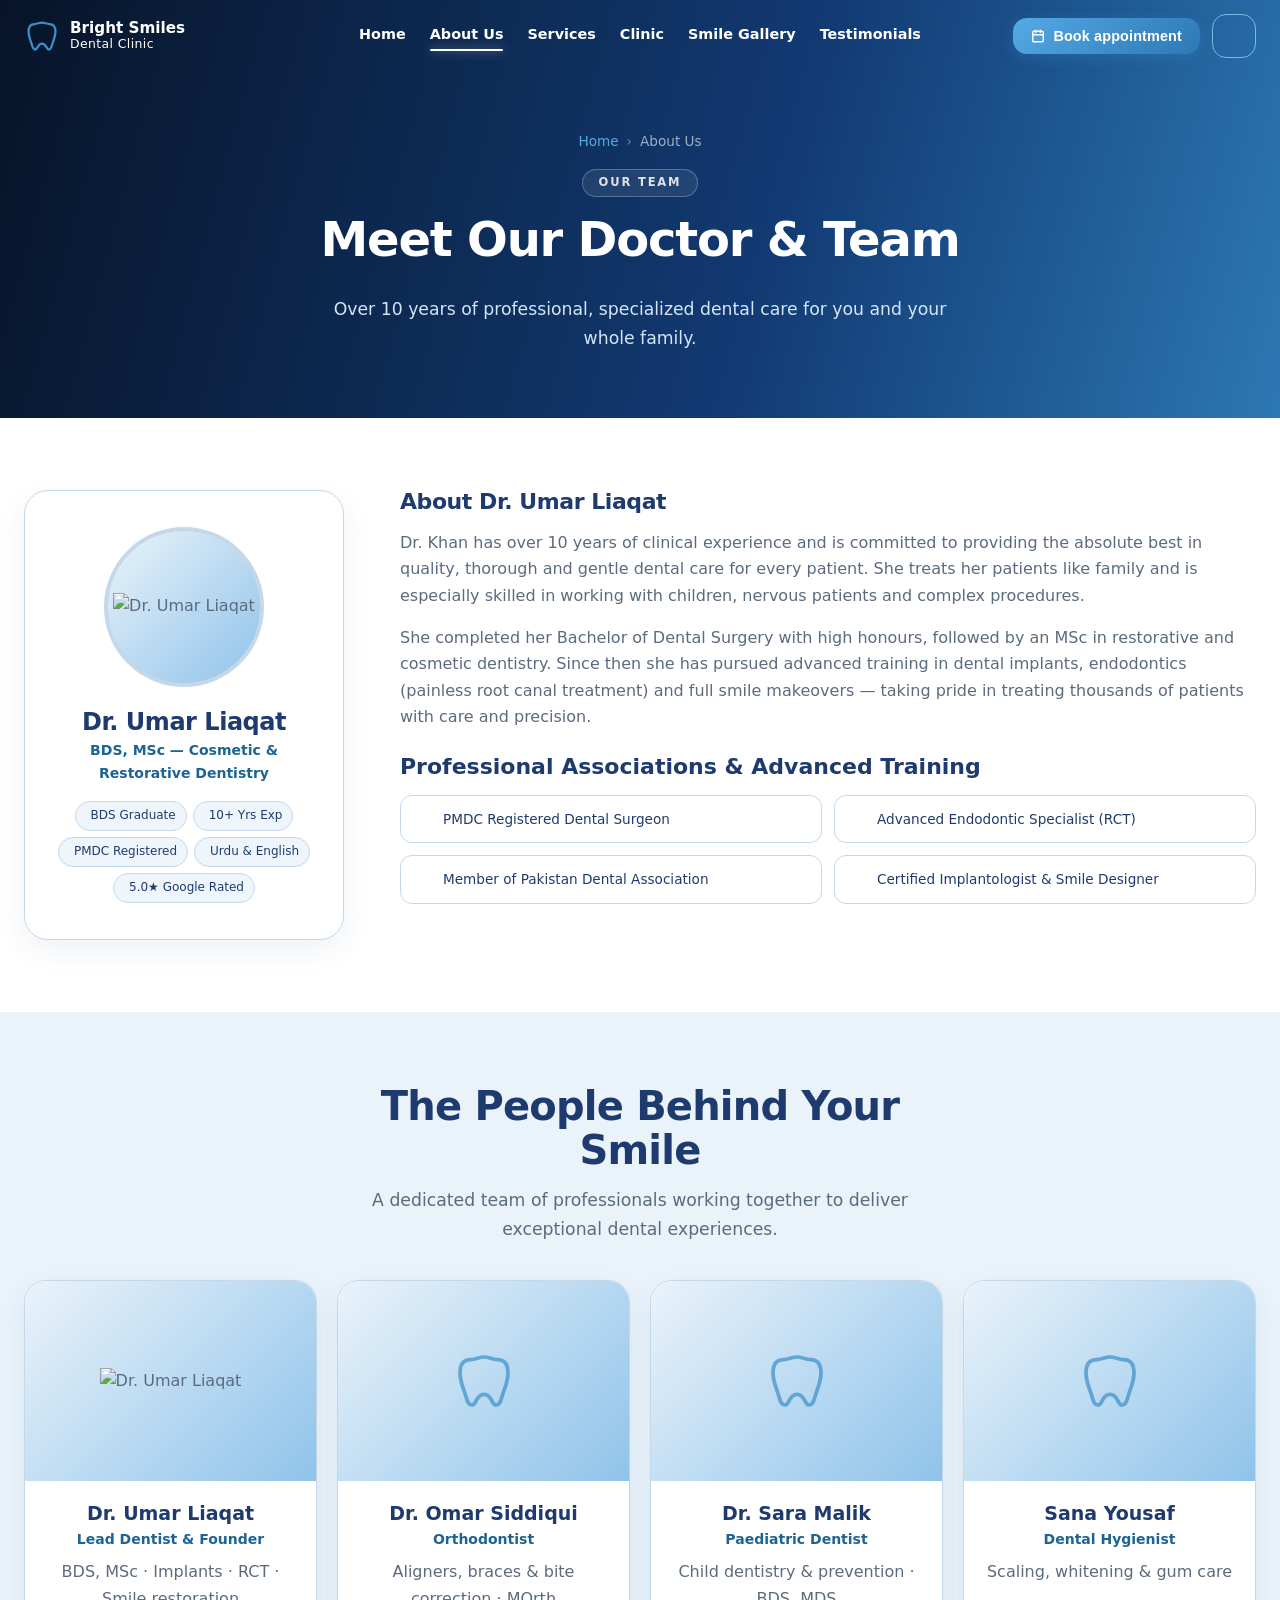
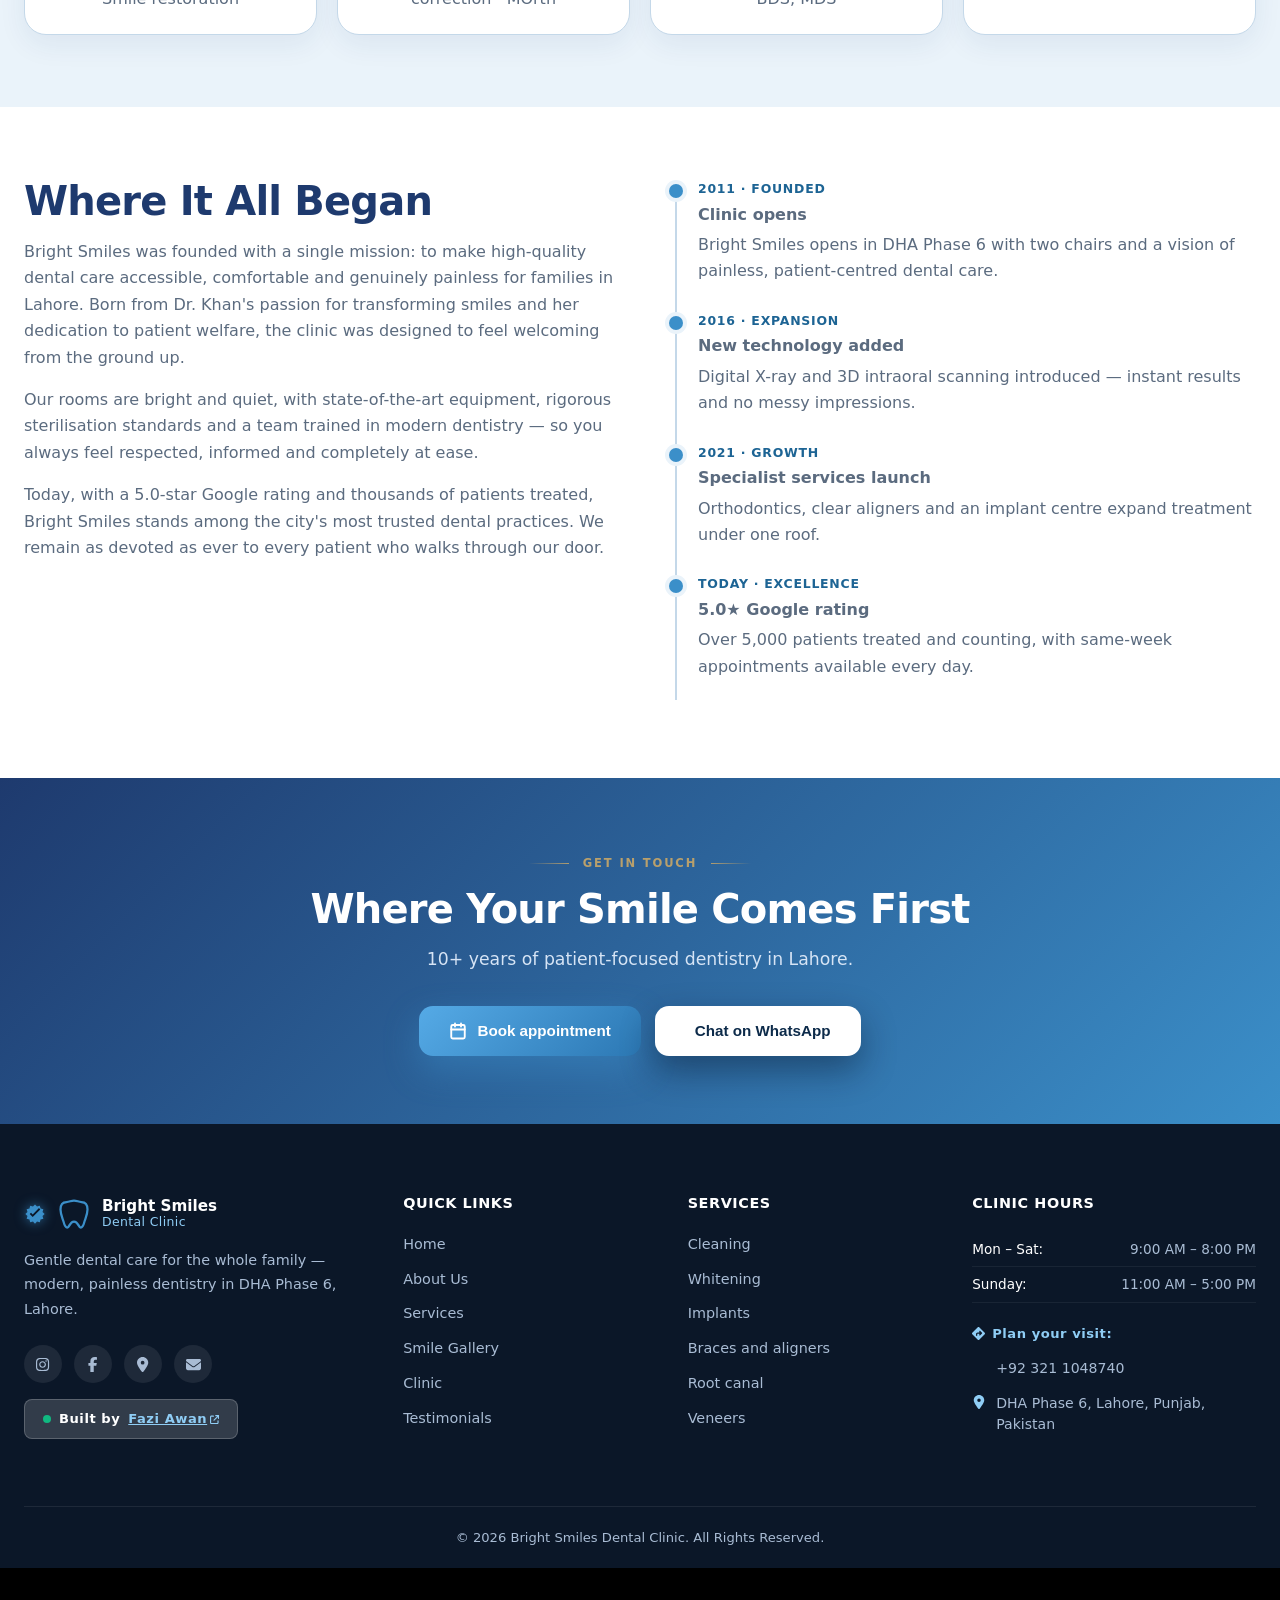
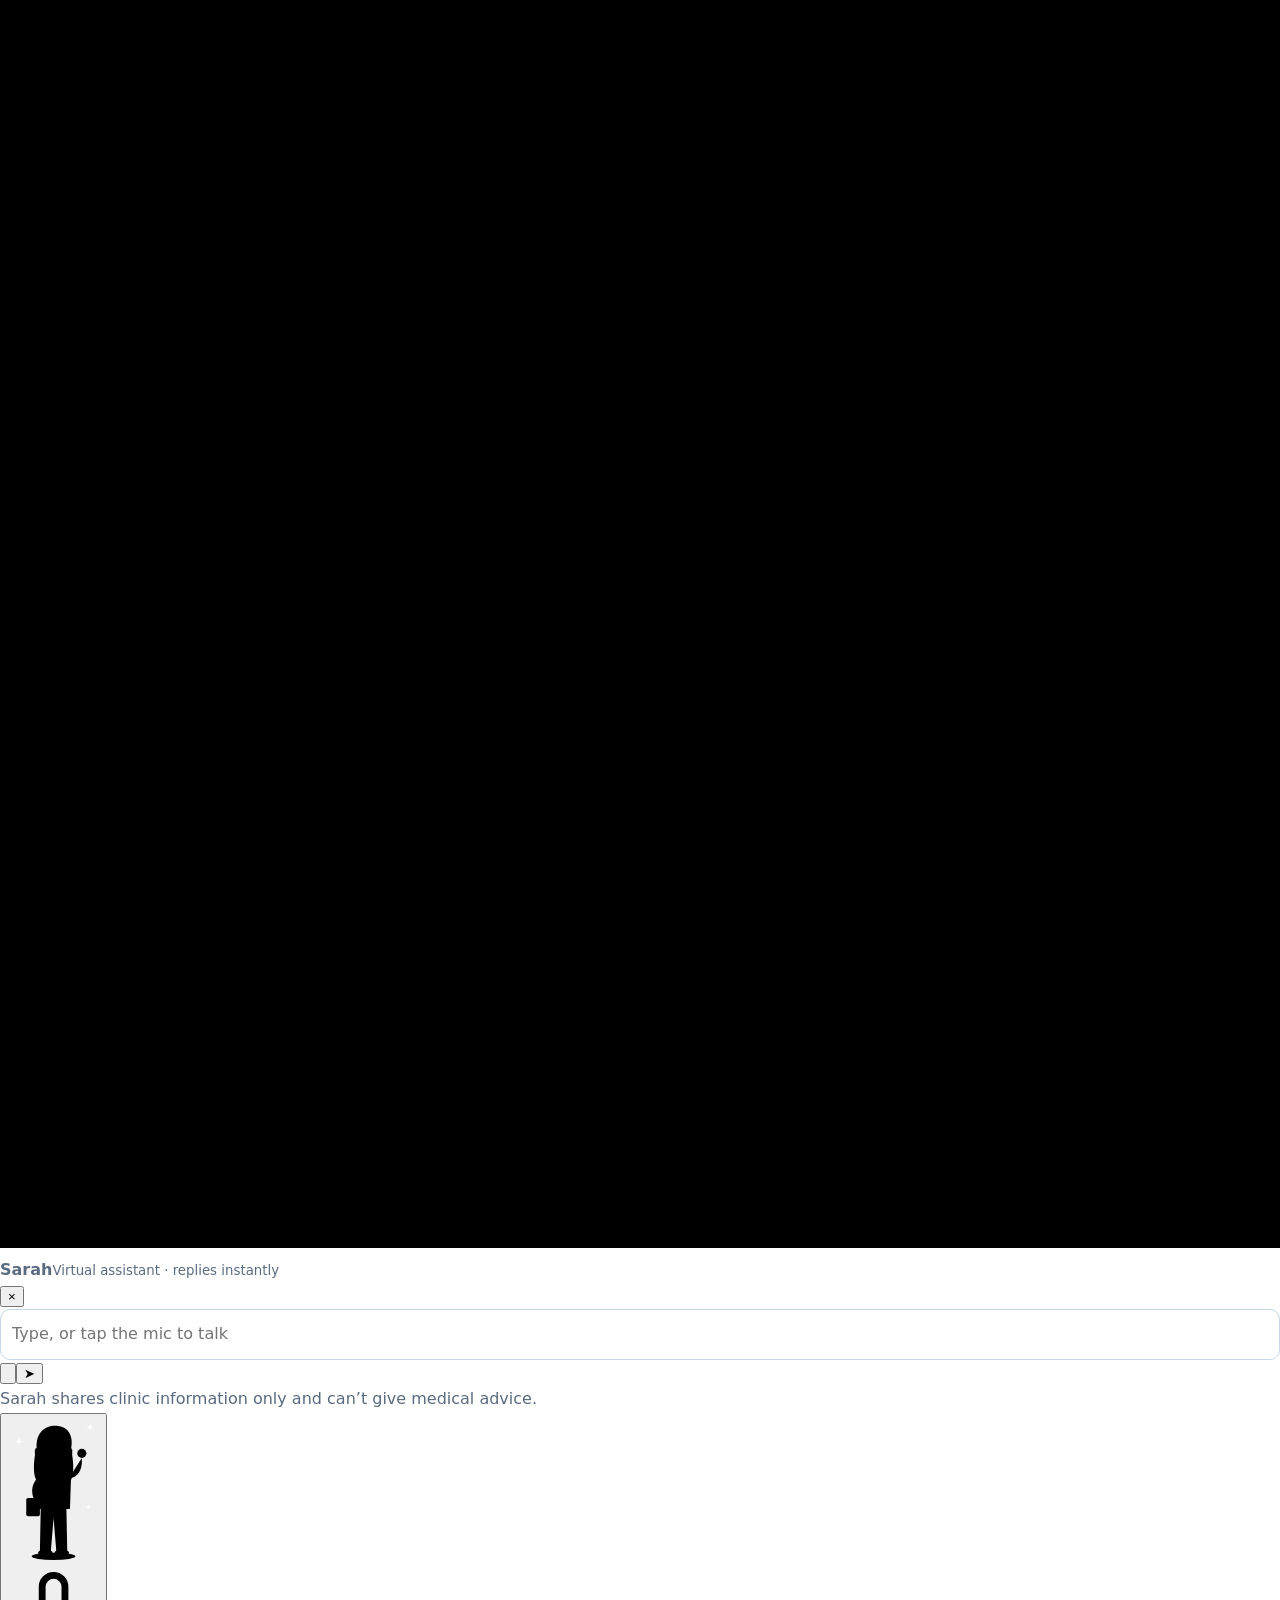
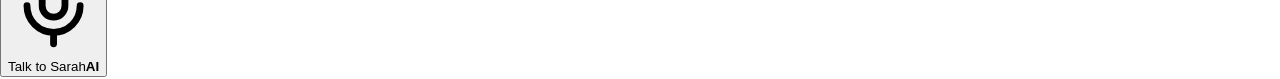
==== about.html @ 3116d332 "final bright smile with ghauri socials" ====
<!-- Bright Smiles Dental Clinic - handover build. Designed & built by Fazi Awan. -->

<!DOCTYPE html>
<html lang="en"><head><meta charset="utf-8">
<meta name="viewport" content="width=device-width, initial-scale=1, viewport-fit=cover">
<title>Bright Smiles Dental Clinic – About Us</title>
<meta name="description" content="Meet Dr. Umar Liaqat and the team at Bright Smiles Dental Clinic, Lahore. Over 10 years of gentle, compassionate dental care.">
<link rel="preload" as="font" type="font/woff2" href="fonts/plus-jakarta-sans-400.woff2" crossorigin>
<link rel="preload" as="font" type="font/woff2" href="fonts/plus-jakarta-sans-800.woff2" crossorigin>
<link rel="preload" as="font" type="font/woff2" href="fonts/fa-solid-subset.woff2" crossorigin>
<link rel="stylesheet" href="css/fonts.css">
<link rel="stylesheet" href="css/fontawesome.css">
<meta name="color-scheme" content="light dark">
<script>
(function(){try{
  var t=localStorage.getItem("theme");
  if(t!=="light"&&t!=="dark")t=matchMedia("(prefers-color-scheme: dark)").matches?"dark":"light";
  document.documentElement.dataset.theme=t;
}catch(e){document.documentElement.dataset.theme="light"}})();
</script>
<link rel="stylesheet" href="css/styles.css">
<script>try{var t=localStorage.getItem("theme");if(t)document.documentElement.dataset.theme=t}catch(e){};document.documentElement.classList.add("js")</script>
<link rel="icon" href="favicon.svg" type="image/svg+xml">
<link rel="icon" href="favicon.ico" sizes="any">
<link rel="icon" type="image/png" sizes="96x96" href="favicon-96x96.png">
<link rel="icon" type="image/png" sizes="192x192" href="favicon-192x192.png">
<link rel="apple-touch-icon" href="apple-touch-icon.png">
<link rel="manifest" href="site.webmanifest">
<meta name="theme-color" content="#2c78b4">
<link rel="canonical" href="https://bright-dental.vercel.app/about.html">
<meta name="robots" content="index, follow, max-image-preview:large">
<meta name="author" content="Bright Smiles Dental Clinic">
<meta name="geo.region" content="PK-PB">
<meta name="geo.placename" content="Lahore">
<meta name="geo.position" content="31.4666;74.4381">
<meta name="ICBM" content="31.4666, 74.4381">
<meta property="og:type" content="website">
<meta property="og:site_name" content="Bright Smiles Dental Clinic">
<meta property="og:locale" content="en_PK">
<meta property="og:title" content="About Us | Bright Smiles Dental Clinic, Lahore">
<meta property="og:description" content="Meet Dr. Umar Liaqat and the team behind Bright Smiles Dental Clinic, DHA Phase 6, Lahore.">
<meta property="og:url" content="https://bright-dental.vercel.app/about.html">
<meta property="og:image" content="https://bright-dental.vercel.app/images/og-cover.jpg">
<meta property="og:image:width" content="1200">
<meta property="og:image:height" content="630">
<meta property="og:image:alt" content="Bright Smiles Dental Clinic, DHA Phase 6, Lahore">
<meta name="twitter:card" content="summary_large_image">
<meta name="twitter:title" content="About Us | Bright Smiles Dental Clinic, Lahore">
<meta name="twitter:description" content="Meet Dr. Umar Liaqat and the team behind Bright Smiles Dental Clinic, DHA Phase 6, Lahore.">
<meta name="twitter:image" content="https://bright-dental.vercel.app/images/og-cover.jpg">
<script type="application/ld+json">{"@context":"https://schema.org","@graph":[{"@type":["Dentist","MedicalBusiness","LocalBusiness"],"@id":"https://bright-dental.vercel.app/#clinic","name":"Bright Smiles Dental Clinic","alternateName":"Bright Smiles Dental Clinic Lahore","description":"Family and cosmetic dental clinic in DHA Phase 6, Lahore. Gentle, painless dentistry: cleaning, whitening, implants, braces and aligners, root canal and veneers.","url":"https://bright-dental.vercel.app/","image":"https://bright-dental.vercel.app/images/og-cover.jpg","logo":"https://bright-dental.vercel.app/favicon-192x192.png","telephone":"+92-321-1048740","email":"brightsmile@dental.net","priceRange":"Rs 1,200 - Rs 45,000","currenciesAccepted":"PKR","paymentAccepted":"Cash, Credit Card, Bank Transfer","address":{"@type":"PostalAddress","streetAddress":"17-CCA, DHA Phase 6, Sector C","addressLocality":"Lahore","addressRegion":"Punjab","postalCode":"54792","addressCountry":"PK"},"areaServed":[{"@type":"City","name":"Lahore"},{"@type":"AdministrativeArea","name":"Punjab, Pakistan"}],"hasMap":"https://www.google.com/maps/search/?api=1&query=Bright+Smiles+Dental+Clinic+DHA+Phase+6+Lahore","openingHoursSpecification":[{"@type":"OpeningHoursSpecification","dayOfWeek":["Monday","Tuesday","Wednesday","Thursday","Friday","Saturday"],"opens":"09:00","closes":"20:00"},{"@type":"OpeningHoursSpecification","dayOfWeek":"Sunday","opens":"11:00","closes":"17:00"}],"sameAs":["https://wa.me/923333711434"],"medicalSpecialty":["Dentistry","Orthodontic","CosmeticDentistry"],"aggregateRating":{"@type":"AggregateRating","ratingValue":"5.0","bestRating":"5","reviewCount":"847"},"founder":{"@type":"Person","@id":"https://bright-dental.vercel.app/about.html#dr-umar","name":"Dr. Umar Liaqat","jobTitle":"Lead Dentist & Founder","worksFor":{"@id":"https://bright-dental.vercel.app/#clinic"},"knowsAbout":["Restorative dentistry","Dental implants","Root canal treatment","Cosmetic smile design"]},"hasOfferCatalog":{"@type":"OfferCatalog","name":"Dental treatments","itemListElement":[{"@type":"Offer","priceCurrency":"PKR","price":"1500","itemOffered":{"@type":"Service","name":"Dental Cleaning","description":"Scale and polish to protect your gums."}},{"@type":"Offer","priceCurrency":"PKR","price":"6000","itemOffered":{"@type":"Service","name":"Teeth Whitening","description":"Up to 8 shades brighter in one visit."}},{"@type":"Offer","priceCurrency":"PKR","price":"45000","itemOffered":{"@type":"Service","name":"Dental Implants","description":"A permanent replacement for missing teeth."}},{"@type":"Offer","priceCurrency":"PKR","price":"9000","itemOffered":{"@type":"Service","name":"Braces and Aligners","description":"Straighter teeth, in metal or clear."}},{"@type":"Offer","priceCurrency":"PKR","price":"12000","itemOffered":{"@type":"Service","name":"Root Canal Treatment","description":"Relieve pain and save the natural tooth."}},{"@type":"Offer","priceCurrency":"PKR","price":"20000","itemOffered":{"@type":"Service","name":"Porcelain Veneers","description":"Thin porcelain shells for a flawless smile."}},{"@type":"Offer","priceCurrency":"PKR","price":"1200","itemOffered":{"@type":"Service","name":"Child Dental Check-up","description":"Friendly first visits, sealants and fluoride."}},{"@type":"Offer","priceCurrency":"PKR","price":"2500","itemOffered":{"@type":"Service","name":"Tooth-Coloured Fillings","description":"Natural-looking composite repairs."}}]}},{"@type":"WebSite","@id":"https://bright-dental.vercel.app/#website","url":"https://bright-dental.vercel.app/","name":"Bright Smiles Dental Clinic","inLanguage":"en","publisher":{"@id":"https://bright-dental.vercel.app/#clinic"}},{"@type":"WebPage","@id":"https://bright-dental.vercel.app/about.html#webpage","url":"https://bright-dental.vercel.app/about.html","name":"About Us | Bright Smiles Dental Clinic, Lahore","description":"Meet Dr. Umar Liaqat and the team at Bright Smiles Dental Clinic, Lahore. Over 10 years of gentle, compassionate dental care.","isPartOf":{"@id":"https://bright-dental.vercel.app/#website"},"about":{"@id":"https://bright-dental.vercel.app/#clinic"},"inLanguage":"en"},{"@type":"BreadcrumbList","@id":"https://bright-dental.vercel.app/about.html#breadcrumb","itemListElement":[{"@type":"ListItem","position":1,"name":"Home","item":"https://bright-dental.vercel.app/"},{"@type":"ListItem","position":2,"name":"About Us","item":"https://bright-dental.vercel.app/about.html"}]},{"@type":"Person","@id":"https://bright-dental.vercel.app/about.html#dr-umar","name":"Dr. Umar Liaqat","jobTitle":"Lead Dentist & Founder","honorificPrefix":"Dr.","worksFor":{"@id":"https://bright-dental.vercel.app/#clinic"},"knowsAbout":["Restorative dentistry","Dental implants","Root canal treatment","Cosmetic smile design"],"description":"BDS, MSc - cosmetic and restorative dentistry, implants and root canal treatment in Lahore."}]}</script>
<link rel="stylesheet" href="css/dental-assistant.css"></head><body>
<svg width="0" height="0" style="position:absolute"><defs><linearGradient id="g" x1="0" y1="0" x2="1" y2="1"><stop offset="0" stop-color="#fff"/><stop offset=".6" stop-color="#eaf5fd"/><stop offset="1" stop-color="#a9d3f1"/></linearGradient></defs>
<symbol id="t" viewBox="0 0 24 24"><path d="M12 3c-2 0-3 1-5 1S3 5 3 9c0 3 1 5 2 8 .5 2 1 4 2.5 4 1.7 0 1.5-4 4.5-4s2.8 4 4.5 4c1.5 0 2-2 2.5-4 1-3 2-5 2-8 0-4-2-5-4-5s-3-1-5-1z"/></symbol>
</svg>
<header><a class="logo" href="index.html"><svg><use href="#t"/></svg><span>Bright Smiles<br><small>Dental Clinic</small></span></a>
<nav id="nav"><a href="index.html">Home</a><a href="about.html" class="on" aria-current="page">About Us</a><a href="services.html">Services</a><a href="clinic.html">Clinic</a><a href="work.html">Smile Gallery</a><a href="testimonials.html">Testimonials</a></nav>
<div class="ha"><button type="button" class="btn hb" onclick="openBooking(null,{source:'nav'})"><svg width="14" height="14" viewBox="0 0 24 24" fill="none" stroke="currentColor" stroke-width="2.5" stroke-linecap="round" stroke-linejoin="round" aria-hidden="true"><rect x="3" y="4" width="18" height="18" rx="2"/><line x1="16" y1="2" x2="16" y2="6"/><line x1="8" y1="2" x2="8" y2="6"/><line x1="3" y1="10" x2="21" y2="10"/></svg> Book appointment</button><button type="button" id="th" aria-label="Toggle dark mode"><i class="fa-solid fa-moon" aria-hidden="true"></i></button><button type="button" id="mn" class="mn" aria-label="Open menu" aria-controls="nav" aria-expanded="false"><span></span><span></span><span></span></button></div></header>
<main><section class="pg">
<div class="w ph"><div class="crumb"><a href="index.html">Home</a><span>&#8250;</span>About Us</div><div class="ph-eb">OUR TEAM</div><h1><span class="hl"><span>Meet Our Doctor &amp; Team</span></span></h1><p style="max-width:640px">Over 10 years of professional, specialized dental care for you and your whole family.</p></div>
<div class="sec"><div class="w"><div class="dr">
<div class="drc"><div class="av"><picture><source type="image/avif" srcset="images/dr-umar-new.avif"><img src="images/dr-umar-new.webp" alt="Dr. Umar Liaqat" width="1000" height="1000" loading="lazy" decoding="async"></picture></div><h2>Dr. Umar Liaqat</h2><div class="dg">BDS, MSc — Cosmetic &amp; Restorative Dentistry</div>
<div class="bdgs"><span class="bdg"><i class="fa-solid fa-graduation-cap"></i> BDS Graduate</span><span class="bdg"><i class="fa-solid fa-clock"></i> 10+ Yrs Exp</span><span class="bdg"><i class="fa-solid fa-id-card"></i> PMDC Registered</span><span class="bdg"><i class="fa-solid fa-language"></i> Urdu &amp; English</span><span class="bdg"><i class="fa-solid fa-star"></i> 5.0★ Google Rated</span></div></div>
<div class="drb"><h2>About Dr. Umar Liaqat</h2>
<p>Dr. Khan has over 10 years of clinical experience and is committed to providing the absolute best in quality, thorough and gentle dental care for every patient. She treats her patients like family and is especially skilled in working with children, nervous patients and complex procedures.</p>
<p>She completed her Bachelor of Dental Surgery with high honours, followed by an MSc in restorative and cosmetic dentistry. Since then she has pursued advanced training in dental implants, endodontics (painless root canal treatment) and full smile makeovers — taking pride in treating thousands of patients with care and precision.</p>
<div class="ass"><h3>Professional Associations &amp; Advanced Training</h3><div class="assg">
<div><i class="fa-solid fa-certificate"></i><span>PMDC Registered Dental Surgeon</span></div>
<div><i class="fa-solid fa-tooth"></i><span>Advanced Endodontic Specialist (RCT)</span></div>
<div><i class="fa-solid fa-award"></i><span>Member of Pakistan Dental Association</span></div>
<div><i class="fa-solid fa-sparkles"></i><span>Certified Implantologist &amp; Smile Designer</span></div>
</div></div></div></div></div></div>
<div class="sec tint"><div class="w"><div class="sh"><h2>The People Behind Your Smile</h2><p>A dedicated team of professionals working together to deliver exceptional dental experiences.</p></div><div class="tmg" id="tm"></div></div></div>
<div class="sec"><div class="w"><div class="story">
<div><h2>Where It All Began</h2>
<p>Bright Smiles was founded with a single mission: to make high-quality dental care accessible, comfortable and genuinely painless for families in Lahore. Born from Dr. Khan's passion for transforming smiles and her dedication to patient welfare, the clinic was designed to feel welcoming from the ground up.</p>
<p style="margin-top:14px">Our rooms are bright and quiet, with state-of-the-art equipment, rigorous sterilisation standards and a team trained in modern dentistry — so you always feel respected, informed and completely at ease.</p>
<p style="margin-top:14px">Today, with a 5.0-star Google rating and thousands of patients treated, Bright Smiles stands among the city's most trusted dental practices. We remain as devoted as ever to every patient who walks through our door.</p></div>
<div class="tl2">
<div class="tli"><div class="yr">2011 · FOUNDED</div><h3>Clinic opens</h3><p>Bright Smiles opens in DHA Phase 6 with two chairs and a vision of painless, patient-centred dental care.</p></div>
<div class="tli"><div class="yr">2016 · EXPANSION</div><h3>New technology added</h3><p>Digital X-ray and 3D intraoral scanning introduced — instant results and no messy impressions.</p></div>
<div class="tli"><div class="yr">2021 · GROWTH</div><h3>Specialist services launch</h3><p>Orthodontics, clear aligners and an implant centre expand treatment under one roof.</p></div>
<div class="tli"><div class="yr">TODAY · EXCELLENCE</div><h3>5.0★ Google rating</h3><p>Over 5,000 patients treated and counting, with same-week appointments available every day.</p></div>
</div></div></div></div>
<div class="sec"><div class="w consult-strip js-rev"><div class="consult-copy"><span class="cs-eyebrow">Get in touch</span><h2>Where Your Smile Comes First</h2><p>10+ years of patient-focused dentistry in Lahore.</p></div><div class="consult-actions"><button type="button" class="btn cs-book" onclick="openBooking(null,{source:'cta_banner'})"><svg width="18" height="18" viewBox="0 0 24 24" fill="none" stroke="currentColor" stroke-width="2.5" stroke-linecap="round" stroke-linejoin="round" aria-hidden="true"><rect x="3" y="4" width="18" height="18" rx="2"/><line x1="16" y1="2" x2="16" y2="6"/><line x1="8" y1="2" x2="8" y2="6"/><line x1="3" y1="10" x2="21" y2="10"/></svg> Book appointment</button><a class="btn cs-wa" href="https://wa.me/923333711434?text=Hi%21%20I%20am%20browsing%20your%20website%20and%20have%20a%20few%20questions%20before%20booking." target="_blank" rel="noopener noreferrer"><i class="fa-brands fa-whatsapp" aria-hidden="true"></i> Chat on WhatsApp</a></div></div></div>
</section>
</main>
<footer class="site-footer"><div class="w">
  <div class="footer-grid">
    <div class="footer-brand">
      <div class="footer-brand-line">
        <svg class="verified-tick" viewBox="0 0 24 24" width="22" height="22" aria-label="Verified" xmlns="http://www.w3.org/2000/svg"><path fill="#3B8FC9" d="M12 1.5L14.2 3.8L17.25 2.9L18 6L21.1 6.75L20.2 9.8L22.5 12L20.2 14.2L21.1 17.25L18 18L17.25 21.1L14.2 20.2L12 22.5L9.8 20.2L6.75 21.1L6 18L2.9 17.25L3.8 14.2L1.5 12L3.8 9.8L2.9 6.75L6 6L6.75 2.9L9.8 3.8Z"/><path fill="#0b1728" d="M9.5 15.25L6.25 12L7.66 10.59L9.5 12.43L16.34 5.59L17.75 7L9.5 15.25Z"/></svg>
        <a href="index.html" class="logo"><svg><use href="#t"/></svg><span>Bright Smiles<br><small>Dental Clinic</small></span></a>
      </div>
      <p>Gentle dental care for the whole family — modern, painless dentistry in DHA Phase 6, Lahore.</p>
      <div class="footer-social">
        <a href="https://www.instagram.com/ghauri_dental_center/" target="_blank" rel="noopener noreferrer" aria-label="Instagram"><svg viewBox="0 0 448 512" aria-hidden="true"><path d="M224.1 141c-63.6 0-114.9 51.3-114.9 114.9s51.3 114.9 114.9 114.9S339 319.5 339 255.9 287.7 141 224.1 141zm0 189.6c-41.1 0-74.7-33.5-74.7-74.7s33.5-74.7 74.7-74.7 74.7 33.5 74.7 74.7-33.6 74.7-74.7 74.7zm146.4-194.3c0 14.9-12 26.8-26.8 26.8-14.9 0-26.8-12-26.8-26.8s12-26.8 26.8-26.8 26.8 12 26.8 26.8zm76.1 27.2c-1.7-35.9-9.9-67.7-36.2-93.9-26.2-26.2-58-34.4-93.9-36.2-37-2.1-147.9-2.1-184.9 0-35.8 1.7-67.6 9.9-93.9 36.1s-34.4 58-36.2 93.9c-2.1 37-2.1 147.9 0 184.9 1.7 35.9 9.9 67.7 36.2 93.9s58 34.4 93.9 36.2c37 2.1 147.9 2.1 184.9 0 35.9-1.7 67.7-9.9 93.9-36.2 26.2-26.2 34.4-58 36.2-93.9 2.1-37 2.1-147.8 0-184.8zM398.8 388c-7.8 19.6-22.9 34.7-42.6 42.6-29.5 11.7-99.5 9-132.1 9s-102.7 2.6-132.1-9c-19.6-7.8-34.7-22.9-42.6-42.6-11.7-29.5-9-99.5-9-132.1s-2.6-102.7 9-132.1c7.8-19.6 22.9-34.7 42.6-42.6 29.5-11.7 99.5-9 132.1-9s102.7-2.6 132.1 9c19.6 7.8 34.7 22.9 42.6 42.6 11.7 29.5 9 99.5 9 132.1s2.7 102.7-9 132.1z"/></svg></a>
        <a href="https://www.facebook.com/ghauridentalcenter/" target="_blank" rel="noopener noreferrer" aria-label="Facebook"><svg viewBox="0 0 320 512" aria-hidden="true"><path d="M80 299.3V512H196V299.3h86.5l18-97.8H196V166.9c0-51.7 20.3-71.5 72.7-71.5c16.3 0 29.4 .4 37 1.2V7.9C291.4 4 256.4 0 236.2 0C129.3 0 80 50.5 80 159.4v42.1H14v97.8H80z"/></svg></a>
        <a href="clinic.html" aria-label="Clinic location"><svg viewBox="0 0 384 512" aria-hidden="true"><path d="M215.7 499.2C267 435 384 279.4 384 192C384 86 298 0 192 0S0 86 0 192c0 87.4 117 243 168.3 307.2c12.3 15.3 35.1 15.3 47.4 0zM192 128a64 64 0 1 1 0 128 64 64 0 1 1 0-128z"/></svg></a>
        <a href="mailto:brightsmile@dental.net" aria-label="Email"><svg viewBox="0 0 512 512" aria-hidden="true"><path d="M48 64C21.5 64 0 85.5 0 112c0 15.1 7.1 29.3 19.2 38.4L236.8 313.6c11.4 8.5 27 8.5 38.4 0L492.8 150.4c12.1-9.1 19.2-23.3 19.2-38.4c0-26.5-21.5-48-48-48H48zM0 176V384c0 35.3 28.7 64 64 64H448c35.3 0 64-28.7 64-64V176L294.4 339.2c-22.8 17.1-54 17.1-76.8 0L0 176z"/></svg></a>
      </div>
      <p class="footer-credit footer-credit--desktop"><span class="dot"></span> Built by <a href="https://fazi-awan-portfolio.vercel.app/" target="_blank" rel="noopener noreferrer">Fazi Awan <svg viewBox="0 0 512 512" aria-hidden="true"><path d="M320 0c-17.7 0-32 14.3-32 32s14.3 32 32 32h82.7L201.4 265.4c-12.5 12.5-12.5 32.8 0 45.3s32.8 12.5 45.3 0L448 109.3V192c0 17.7 14.3 32 32 32s32-14.3 32-32V32c0-17.7-14.3-32-32-32H320zM80 32C35.8 32 0 67.8 0 112V432c0 44.2 35.8 80 80 80H400c44.2 0 80-35.8 80-80V320c0-17.7-14.3-32-32-32s-32 14.3-32 32V432c0 8.8-7.2 16-16 16H80c-8.8 0-16-7.2-16-16V112c0-8.8 7.2-16 16-16H192c17.7 0 32-14.3 32-32s-14.3-32-32-32H80z"/></svg></a></p>
    </div>
    <div class="footer-col">
      <h3>Quick Links</h3>
      <ul>
        <li><a href="index.html">Home</a></li>
        <li><a href="about.html">About Us</a></li>
        <li><a href="services.html">Services</a></li>
        <li><a href="work.html">Smile Gallery</a></li>
        <li><a href="clinic.html">Clinic</a></li>
        <li><a href="testimonials.html">Testimonials</a></li>
      </ul>
    </div>
    <div class="footer-col">
      <h3>Services</h3>
      <ul>
        <li><a href="services.html">Cleaning</a></li>
        <li><a href="services.html">Whitening</a></li>
        <li><a href="services.html">Implants</a></li>
        <li><a href="services.html">Braces and aligners</a></li>
        <li><a href="services.html">Root canal</a></li>
        <li><a href="services.html">Veneers</a></li>
      </ul>
    </div>
    <div class="footer-col">
      <h3>Clinic Hours</h3>
      <div class="footer-hours-row"><span>Mon – Sat:</span> <span>9:00 AM – 8:00 PM</span></div>
      <div class="footer-hours-row"><span>Sunday:</span> <span>11:00 AM &ndash; 5:00 PM</span></div>
      <a class="footer-map-cta" href="clinic.html#visit"><svg viewBox="0 0 512 512" aria-hidden="true"><path d="M227.7 11.7c15.6-15.6 40.9-15.6 56.6 0l216 216c15.6 15.6 15.6 40.9 0 56.6l-216 216c-15.6 15.6-40.9 15.6-56.6 0l-216-216c-15.6-15.6-15.6-40.9 0-56.6l216-216zm87.6 137c-4.6-4.6-11.5-5.9-17.4-3.5s-9.9 8.3-9.9 14.8v56H224c-35.3 0-64 28.7-64 64v48c0 13.3 10.7 24 24 24s24-10.7 24-24V280c0-8.8 7.2-16 16-16h64v56c0 6.5 3.9 12.3 9.9 14.8s12.9 1.1 17.4-3.5l80-80c6.2-6.2 6.2-16.4 0-22.6l-80-80z"/></svg><span>Plan your visit:</span></a>
      <div class="footer-contact-item"><i class="fa-solid fa-phone icon"></i><a href="tel:+923211048740">+92 321 1048740</a></div>
      <div class="footer-contact-item"><svg class="icon" viewBox="0 0 384 512" aria-hidden="true"><path d="M215.7 499.2C267 435 384 279.4 384 192C384 86 298 0 192 0S0 86 0 192c0 87.4 117 243 168.3 307.2c12.3 15.3 35.1 15.3 47.4 0zM192 128a64 64 0 1 1 0 128 64 64 0 1 1 0-128z"/></svg><span>DHA Phase 6, Lahore, Punjab, Pakistan</span></div>
    </div>
  </div>
  <div class="footer-bottom">
    <div>&copy; 2026 Bright Smiles Dental Clinic. All Rights Reserved.</div>
    <p class="footer-credit footer-credit--mobile"><span class="dot"></span> Built by <a href="https://fazi-awan-portfolio.vercel.app/" target="_blank" rel="noopener noreferrer">Fazi Awan <svg viewBox="0 0 512 512" aria-hidden="true"><path d="M320 0c-17.7 0-32 14.3-32 32s14.3 32 32 32h82.7L201.4 265.4c-12.5 12.5-12.5 32.8 0 45.3s32.8 12.5 45.3 0L448 109.3V192c0 17.7 14.3 32 32 32s32-14.3 32-32V32c0-17.7-14.3-32-32-32H320zM80 32C35.8 32 0 67.8 0 112V432c0 44.2 35.8 80 80 80H400c44.2 0 80-35.8 80-80V320c0-17.7-14.3-32-32-32s-32 14.3-32 32V432c0 8.8-7.2 16-16 16H80c-8.8 0-16-7.2-16-16V112c0-8.8 7.2-16 16-16H192c17.7 0 32-14.3 32-32s-14.3-32-32-32H80z"/></svg></a></p>
  </div>
</div></footer>
<dialog id="sd"><button type="button" class="sd-x" aria-label="Close" title="Close" onclick="closeDialog(document.getElementById('sd'))">&#10005;</button><div id="sb"></div><div class="sd-actions"><button type="button" class="btn sd-book" onclick="bookService()"><svg width="16" height="16" viewBox="0 0 24 24" fill="none" stroke="currentColor" stroke-width="2.5" stroke-linecap="round" stroke-linejoin="round" aria-hidden="true"><rect x="3" y="4" width="18" height="18" rx="2"/><line x1="16" y1="2" x2="16" y2="6"/><line x1="8" y1="2" x2="8" y2="6"/><line x1="3" y1="10" x2="21" y2="10"/></svg> Book online</button><a class="btn wa-act" id="sd-wa" href="https://wa.me/923333711434" target="_blank" rel="noopener noreferrer"><i class="fa-brands fa-whatsapp"></i> Book via WhatsApp</a></div></dialog>
<dialog id="bk"><h2>Book an appointment</h2><div id="bf"><label for="n">Full name</label><input id="n" name="name" autocomplete="name"><div class="err" id="e1"></div><label for="p">Phone</label><input id="p" name="phone" type="tel" inputmode="tel" autocomplete="tel"><div class="err" id="e2"></div><label for="s">Service</label><select id="s" name="service"></select><label for="d">Preferred date</label><input id="d" name="date" type="date"><div class="err" id="e3"></div><br><button type="button" class="btn" id="go">Request appointment</button> <button type="button" class="btn alt" onclick="closeDialog(document.getElementById('bk'))">Cancel</button></div>
<p id="ok" hidden><b class="ink">Request sent.</b> We will call you within a few hours to confirm.<br><br><button type="button" class="btn" onclick="closeDialog(document.getElementById('bk'))">Close</button></p></dialog>

<script defer src="js/app.js"></script><script defer src="js/dental-assistant.js"></script></body></html>
---- css/styles.css ----
/* Bright Smiles Dental Clinic - handover build. Designed & built by Fazi Awan. */
:root{--navy:#1E3A6E;--blue:#3B8FC9;--blue-ink:#1d6494;--gold:#b9a06c;--cream:#f8f6f1;--tint:#EAF3FA;--bg:#fff;--card:#fff;--txt:#5B6B7F;--subtle:#5c6d82;--line:#c4d8e9;--page:#e6f0f8;--strip-bg:linear-gradient(180deg,#f5faff,#eaf3fa);--strip-line:rgba(30,58,110,.1);--strip-top:rgba(59,143,201,.25);--strip-ic:#3B8FC9;--fh:'Plus Jakarta Sans',system-ui,sans-serif;box-sizing:border-box}
@media(prefers-color-scheme:dark){:root:not([data-theme="light"]){--navy:#f5f7fa;--blue-ink:#9fd3ff;--tint:#0f182b;--bg:#0a101f;--card:#141f33;--txt:#cdd7e1;--subtle:#9fb2c9;--line:rgba(255,255,255,.14);--page:#070d19;--strip-bg:linear-gradient(180deg,#111d2f,#0a101f);--strip-line:rgba(255,255,255,.08);--strip-top:rgba(159,211,255,.20);--strip-ic:#9fd3ff}}
:root[data-theme="dark"]{--navy:#f5f7fa;--blue-ink:#9fd3ff;--tint:#0f182b;--bg:#0a101f;--card:#141f33;--txt:#cdd7e1;--subtle:#9fb2c9;--line:rgba(255,255,255,.14);--page:#070d19;--strip-bg:linear-gradient(180deg,#111d2f,#0a101f);--strip-line:rgba(255,255,255,.08);--strip-top:rgba(159,211,255,.20);--strip-ic:#9fd3ff}

/* ---- Type scale & vertical rhythm ----------------------------------------
   Single source of truth for the four text tiers repeated in every section:
   eyebrow (overline), heading, subheading (lead) and meta (trust) line. Every
   section consumes these tokens instead of hard-coding sizes, so the whole
   page keeps the same hierarchy, spacing and gaps from hero to footer. */
:root{
  --fs-h1:clamp(2.4rem,6vw,4.2rem);   /* page display heading */
  --fs-h2:clamp(1.7rem,3.5vw,2.5rem); /* section heading */
  --fs-lead:1.08rem;                  /* intro/subheading under a heading */
  --fs-body:1rem;                     /* body copy */
  --fs-small:.9rem;                   /* secondary copy */
  --fs-meta:.86rem;                   /* trust / meta line */
  --fs-eyebrow:.72rem;                /* eyebrow / overline */
  --ls-eyebrow:.16em;                 /* eyebrow tracking */
  --gap-eyebrow:16px;                 /* eyebrow -> heading */
  --gap-head:14px;                    /* heading -> subheading */
  /* Layout container. Content = --container minus one --gutter on each side.
     The box steps up at 1700px, where a fixed 1320 would otherwise leave more
     than 200px of dead space on each edge. Header and .w share both tokens:
     change them here and every section + the navbar stay aligned. */
  --container:1320px;
  --gutter:24px;
}
@media(min-width:1700px){:root{--container:1560px}}
@media(max-width:820px){:root{--gutter:20px}}
@media(max-width:480px){:root{--gutter:16px}}
/* Anchor jumps (#testimonials, index.html#..., section links) glide instead of
   jumping, and scroll-padding reserves the fixed header's height so a target
   never lands underneath it. The reduced-motion block in section 16 forces
   scroll-behavior back to auto. */
@media(prefers-reduced-motion:no-preference){html{scroll-behavior:smooth}}
html{scroll-padding-top:calc(90px + env(safe-area-inset-top,0px))}
*{box-sizing:border-box}
body{margin:0;background:var(--bg);color:var(--txt);font:16px/1.65 "Plus Jakarta Sans",system-ui,Arial,sans-serif;overflow-x:clip}
h1,h2,h3{color:var(--navy);line-height:1.1;margin:0 0 .6em}h1{font-size:var(--fs-h1);font-weight:800;letter-spacing:-.025em}h2{font-size:var(--fs-h2);font-weight:800;letter-spacing:-.02em}
.w{max-width:var(--container);margin:0 auto;padding:0 var(--gutter)}
/* ===== Navbar (desktop >=981px mirrors the reference build) =====
   Full-width fixed bar: transparent over the hero, frosted card once the
   page scrolls, navy strip when the mobile menu is open. The floating
   capsule look is preserved for phones/tablets (<=980px) in the media
   block below, so the mobile navbar stays exactly as it was. */
header{position:fixed;top:0;left:0;right:0;z-index:9;margin:0;padding:12px max(var(--gutter),calc((100% - var(--container))/2));background:transparent;transition:background .3s,box-shadow .3s;display:grid;grid-template-columns:1fr auto 1fr;align-items:center;gap:18px}header.sc{background:color-mix(in srgb,var(--card) 92%,transparent);backdrop-filter:blur(14px);box-shadow:0 2px 16px rgba(30,58,110,.12)}header.mo{background:#0f2548}header:is(:not(.sc),.mo) :is(.logo,nav a,.tel,.mn){color:#fff}header:is(:not(.sc),.mo) .logo small{color:#fff!important}header:is(:not(.sc),.mo) nav a.on{color:#fff}header:is(:not(.sc),.mo) nav a.on::after{background:#fff;box-shadow:0 0 10px rgba(255,255,255,.5)}header.mo nav a{border-bottom-color:#ffffff26}
.logo{display:flex;align-items:center;gap:10px;color:var(--navy);font-weight:800;text-decoration:none;line-height:1.1;font-size:.95rem;white-space:nowrap}
.ha{justify-self:end;display:flex;align-items:center;gap:12px}
.logo svg{width:36px;height:36px;stroke:var(--blue);fill:none;stroke-width:1.5}
/* Header brand icon: 36px everywhere, like the reference (tiny <=360px
   phones step to 28px via the later narrow-phone block). */
nav{display:flex;gap:4px;flex-wrap:wrap}
/* Reference-style active/hover underline. The transparent 2px border stays as
   a layout spacer so the header does not shift when the old solid active
   border is removed. */
nav a{position:relative;color:var(--navy);text-decoration:none;font-weight:600;font-size:.9rem;padding:6px 10px;border-bottom:2px solid transparent}
/* Active/hover underline: 2px rule draws in from the left, reference style.
   Active link keeps the SAME text color as siblings — only the underline distinguishes it.
   On scrolled header (navy text), underline glows in brand blue.
   On transparent hero header, currentColor = white so underline is white. */
nav a::after{content:"";position:absolute;left:10px;right:10px;bottom:2px;height:2px;border-radius:2px;background:currentColor;transform:scaleX(0);transform-origin:left;transition:transform .35s cubic-bezier(.16,1,.3,1);pointer-events:none}
nav a.on::after{background:var(--blue);box-shadow:0 0 8px rgba(59,143,201,.6)}
nav a:hover:not(.on)::after{background:currentColor;box-shadow:none}
nav a:is(.on,:hover,:focus-visible)::after{transform:scaleX(1)}
header.sc:not(.mo) nav a:hover:not(.on){color:var(--blue-ink)}
.logo small{font-size:.78rem;font-weight:500;letter-spacing:.03em;color:var(--blue);display:block;line-height:1.2}
header .btn.hb{display:inline-flex;align-items:center;gap:8px;padding:10px 18px;font-size:.9rem;font-weight:700;border-radius:14px;white-space:nowrap;letter-spacing:.01em;box-shadow:0 4px 14px rgba(59,143,201,.25)}
/* ---- Phone/tablet (<=980px): the navbar stays exactly as it was ----
   The rules above now mirror the reference desktop bar, so this block
   re-states every capsule + link value the mobile header already had.
   The later <=980 blocks (flex header, dropdown padding, hamburger bars)
   still stack on top of this exactly as before. */
@media(max-width:980px){
  header{top:10px;margin:0 auto;width:min(1180px,calc(100% - 32px));padding:10px clamp(14px,3vw,20px);border:1px solid rgba(255,255,255,.2);border-radius:20px;box-shadow:0 2px 14px rgba(7,20,40,.10);transition:background .35s,box-shadow .35s,border-color .35s}
  header.sc{background:color-mix(in srgb,var(--card) 88%,transparent);-webkit-backdrop-filter:blur(16px) saturate(180%);backdrop-filter:blur(16px) saturate(180%);border-color:var(--line);box-shadow:0 12px 34px rgba(30,58,110,.16),inset 0 1px 0 rgba(255,255,255,.6)}
  header.mo{border-color:transparent}
  nav{align-items:center}
  nav a{font-weight:500;letter-spacing:.01em;transition:color .2s ease}
  nav a.on{color:var(--navy)}  /* active: same text color, underline-only indicator */
  .logo small{color:var(--blue-ink)}
}
.btn{display:inline-block;border:0;cursor:pointer;font:700 .95rem "Plus Jakarta Sans",sans-serif;text-decoration:none;color:#fff;background:linear-gradient(135deg,#55aae6,#2c78b4);padding:14px 26px;border-radius:14px;box-shadow:0 8px 20px rgba(59,143,201,.38);transition:transform .2s,box-shadow .2s}
.btn:hover{transform:translateY(-2px);box-shadow:0 12px 26px rgba(59,143,201,.45)}.btn.alt{background:var(--card);color:var(--navy);box-shadow:0 4px 16px rgba(0,0,0,.1)}
.btn svg{flex:none;vertical-align:-2px}
:is(a,button,input,select,summary):focus-visible{outline:3px solid var(--blue);outline-offset:2px}
.pg{display:block;counter-reset:s}
.hero{position:relative;display:grid;grid-template-columns:1.05fr 1fr;gap:30px;align-items:center;padding:64px 0 50px}
.hero h1 span{color:var(--blue);display:block}.hero p{font-size:var(--fs-lead);line-height:1.7;max-width:470px}
.hero .in{animation:up .9s both}.hero .in:nth-child(2){animation-delay:.12s}.hero .in:nth-child(3){animation-delay:.24s}
.hero .in:nth-child(4){animation-delay:.36s}.hero .in:nth-child(5){animation-delay:.5s}
@keyframes up{from{opacity:0;transform:translateY(24px)}}
/* Masked headline reveal: every h1 line sits in an overflow-hidden mask and
   slides up into place, one line after the next (eyebrow -> line 1 -> line 2 ->
   lead -> buttons -> trust, using the .in delays above). The padding and its
   matching negative margin give descenders and the hero text-shadow room
   without moving anything on the page.
   The .hero h1 span rule up top still colours plain spans (the older preview
   pages keep that markup), so masks re-inherit the headline colour here and
   only the last line picks up the accent. */
.hl{display:block;overflow:hidden;padding-bottom:.2em;margin-bottom:-.2em}
.hl>span{display:block;animation:lineUp .95s cubic-bezier(.19,1,.22,1) both;animation-delay:.06s}
.hl:nth-child(2)>span{animation-delay:.18s}
.hl:nth-child(3)>span{animation-delay:.3s}
@keyframes lineUp{from{transform:translateY(115%)}}
.hero h1 .hl,.hero h1 .hl>span{color:inherit}
.hero h1 .hl:last-child{color:var(--blue)}
.hs h1 .hl:last-child{color:#8fcdf5}
.mesh{position:absolute;left:0;right:0;top:0;height:100%;z-index:-1;background:radial-gradient(500px 300px at 85% 30%,#bfe0f7aa,transparent),radial-gradient(400px 300px at 5% 10%,#dcebf8,transparent)}
.vis{position:relative;aspect-ratio:1;border-radius:36px;background:linear-gradient(160deg,#f7fbff,#cfe6f7 60%,#8fc3ea);box-shadow:0 30px 70px rgba(30,58,110,.25);display:grid;place-items:center;overflow:visible}
.vis>svg.big{width:56%;filter:drop-shadow(0 24px 24px rgba(30,80,140,.35));animation:fl 6s ease-in-out infinite}
@keyframes fl{50%{transform:translateY(-12px) rotate(1.5deg)}}
.ring{position:absolute;inset:8%;border:2px dashed #ffffffaa;border-radius:50%;animation:sp 40s linear infinite}@keyframes sp{to{transform:rotate(360deg)}}
.sp{position:absolute;width:26px;fill:#fff;animation:tw 3s ease-in-out infinite}@keyframes tw{50%{opacity:.25;transform:scale(.6)}}
.gl{position:absolute;background:color-mix(in srgb,var(--card) 92%,transparent);border:1px solid #ffffff88;border-radius:16px;padding:11px 16px;font-size:.82rem;box-shadow:0 12px 30px rgba(30,58,110,.2)}.gl b{display:block;color:var(--navy);font-size:1.2rem}
.stats{display:grid;grid-template-columns:repeat(4,1fr);gap:14px;text-align:center;margin:0 0 60px}
.stats div{background:var(--card);border:1px solid var(--line);border-radius:20px;padding:24px 10px;box-shadow:0 10px 30px rgba(30,58,110,.08)}.stats b{font-size:2.1rem;color:var(--blue);display:block}
.strip{position:relative;display:flex;align-items:stretch;overflow:hidden;background:var(--strip-bg);border-top:1px solid var(--strip-top);border-bottom:1px solid var(--strip-line)}
.strip .swin{position:relative;overflow:hidden;flex:1;display:flex;align-items:center}
html:not(.js) .strip .swin{overflow-x:auto}
.strip .strack{display:flex;width:max-content}
.strip .si{flex:none;width:236px;display:inline-flex;align-items:center;justify-content:center;gap:9px;color:var(--navy);font-weight:500;font-size:.82rem;white-space:nowrap;padding:26px 0}
.strip .si svg{width:18px;height:18px;flex:none;display:block;fill:none;stroke:var(--strip-ic);stroke-width:1.7;stroke-linecap:round;stroke-linejoin:round}
.strip .stab{flex:none;width:56px;border:0;cursor:pointer;background:linear-gradient(180deg,#1E3A6E,#2c78b4);color:#fff;display:grid;place-items:center;transition:filter .2s}
.strip .stab:hover{filter:brightness(1.12)}
.strip .stab.next{background:linear-gradient(180deg,#2c78b4,#55aae6)}
.strip .stab svg{width:22px;height:22px;fill:none;stroke:currentColor;stroke-width:2.6;stroke-linecap:round;stroke-linejoin:round}
/* Mobile/tablet: fit exactly 3 treatment items between the two 44px arrow
   tabs so the strip reveals three services at a time instead of two.
   Labels wrap (nowrap would overlap the neighbours) and stay centred. */
@media(max-width:820px){.strip .si{width:calc((100vw - 88px)/3);white-space:normal;text-align:center;line-height:1.25;padding:22px 8px}.strip .stab{width:44px}}
.grid{display:grid;grid-template-columns:repeat(auto-fit,minmax(min(100%,250px),1fr));gap:20px}
.card{background:var(--card);border:1px solid var(--line);border-radius:22px;padding:26px;box-shadow:0 10px 28px rgba(30,58,110,.07);transition:transform .25s,box-shadow .25s}
.card.h:hover{transform:translateY(-5px);box-shadow:0 18px 40px rgba(30,58,110,.16)}.card h3{font-size:1.15rem;margin-bottom:.3em}.card p{margin:0}
.ic{width:48px;height:48px;border-radius:14px;background:linear-gradient(135deg,var(--tint),#bfe0f7);display:grid;place-items:center;margin-bottom:14px}.ic svg{width:26px;fill:none;stroke:var(--blue);stroke-width:1.6;stroke-linecap:round;stroke-linejoin:round}
.sec{padding:72px 0;background:var(--bg)}.tint{background:var(--tint)}.hs{position:relative;display:flex;align-items:center;height:100vh;min-height:620px;max-height:960px;padding:130px 0 80px;overflow:hidden;color:#fff;background:linear-gradient(rgba(7,20,40,.28),rgba(7,20,40,.28)),linear-gradient(90deg,rgba(7,20,40,.62) 0%,rgba(7,20,40,.35) 35%,rgba(7,20,40,0) 62%),linear-gradient(180deg,rgba(7,20,40,.45) 0%,rgba(7,20,40,0) 18%),url('../images/landing-image.webp') center/cover no-repeat}.hs>.w{width:100%}.hs .hero{display:block;padding:0}.hs .hero>div:first-child{max-width:660px;position:relative;z-index:1}.hs h1{color:#fff;font-size:clamp(2.6rem,6.5vw,4.6rem)}.hs h1 span{color:#8fcdf5}.hs p{color:#d6e4f5}.hs .btn.alt{background:rgba(255,255,255,.14);color:#fff;border:1px solid rgba(255,255,255,.35);box-shadow:none}.hs .btn.alt:hover{background:rgba(255,255,255,.18);border-color:rgba(255,255,255,.7)}.hs .hero-btns{display:flex;gap:12px;flex-wrap:wrap}.hs .hero-btns .btn{display:inline-flex;align-items:center;gap:8px;margin:0;padding:14px 30px;font-weight:600;white-space:nowrap;box-shadow:0 4px 20px rgba(59,143,201,.28);transition:transform .3s cubic-bezier(.4,0,.2,1),box-shadow .3s cubic-bezier(.4,0,.2,1),background .3s cubic-bezier(.4,0,.2,1),border-color .3s cubic-bezier(.4,0,.2,1)}.hs .hero-btns .btn:hover{transform:translateY(-2px);box-shadow:0 8px 28px rgba(59,143,201,.4)}.hs .hero-btns .btn.alt:hover{box-shadow:0 8px 24px rgba(0,0,0,.18)}.wm{position:absolute;right:-3%;top:50%;transform:translateY(-50%);width:min(520px,46vw);fill:none;stroke:#fff;stroke-width:.12;opacity:.14;pointer-events:none}.mesh{display:none}.trust{display:flex;flex-wrap:wrap;gap:28px;align-items:center;margin-top:22px}.ti{display:flex;align-items:center;gap:9px;color:#ffffffe0;font-weight:500;font-size:var(--fs-meta);white-space:nowrap}.ts{width:16px;height:16px;flex:none;fill:none;stroke:#8fcdf5;stroke-width:2;stroke-linecap:round;stroke-linejoin:round}.eb{display:inline-flex;align-items:center;gap:8px;color:var(--blue-ink);font-weight:700;letter-spacing:var(--ls-eyebrow);text-transform:uppercase;font-size:var(--fs-eyebrow);line-height:1.2;padding:6px 14px;border-radius:999px;border:1px solid rgba(59,143,201,.3);background:rgba(59,143,201,.12);margin-bottom:var(--gap-eyebrow)}.two{display:grid;grid-template-columns:1.1fr 1fr;gap:48px;align-items:center}.stack{display:grid;gap:18px}.tabs{justify-content:center}.tel{font-weight:700;color:var(--navy);text-decoration:none;font-size:.9rem}.top{display:flex;justify-content:center;gap:28px;flex-wrap:wrap;background:#10264d;color:#cfe0f5;font-size:.8rem;padding:7px 14px}.sh{margin:0 auto 36px;max-width:640px;text-align:center}.sh h2{margin:0 0 var(--gap-head)}.sh p{margin:0;font-size:var(--fs-lead);line-height:1.7}
/* Every section heading keeps the same heading -> subheading gap, whether the
   block is centred (.sh) or a left-aligned two-column layout (.two). */
.sec h2{margin-bottom:var(--gap-head)}
/* 47ch ≈ 595px here: in Plus Jakarta Sans the "0" glyph is wide (0.73em),
   so 47ch is roughly 68 real characters — the comfortable measure. It only
   binds above ~1400px of container, i.e. at the 1560 tier. */
.two>div>p{font-size:var(--fs-lead);line-height:1.7;margin:0 0 var(--gap-head);max-width:47ch}
.two>div>p:last-of-type{margin-bottom:0}
/* "Welcome" feature list: one shared geometry so the icon, title and copy of
   every item line up exactly (previously repeated as inline styles). */
.feats{display:grid;gap:20px;margin:28px 0 36px}
.feat{display:flex;gap:16px;align-items:flex-start}
.feat .ic{margin-bottom:0;flex-shrink:0;font-size:1.2rem;color:var(--blue)}
.feat h3{margin:0 0 4px;font-size:1.05rem;color:var(--navy)}
.feat p{margin:0;font-size:var(--fs-small);line-height:1.6}.hero .btn{margin:0 10px 10px 0}footer .grid{gap:28px}.mn{display:none;cursor:pointer;font-size:1.6rem;color:var(--navy);line-height:1;background:none;border:0;padding:0 4px}

@media(max-width:820px){.hs{background:linear-gradient(rgba(7,20,40,.28),rgba(7,20,40,.28)),linear-gradient(90deg,rgba(7,20,40,.62) 0%,rgba(7,20,40,.35) 35%,rgba(7,20,40,0) 62%),linear-gradient(180deg,rgba(7,20,40,.45) 0%,rgba(7,20,40,0) 18%),url('../images/landing-image-mobile.webp') center/cover no-repeat}}
.hs h1,.hs p,.hs .trust .ti{text-shadow:0 1px 3px rgba(7,20,40,.5),0 2px 18px rgba(7,20,40,.55)}
/* Hero eyebrow: hairline overline instead of the glass pill. A 30x2px
   brand-gradient rule (paired with the award mark) leads the tracked label,
   so the two CTAs stay the only capsules on screen. The two-layer text
   shadow keeps the label readable on the photo. The smaller phone scale
   (and the section eyebrow bump to 10.6px) is set in the <=768px block near
   the end of this file. */
.hs .eb{
  display:inline-flex;align-items:center;gap:10px;max-width:100%;
  color:#dbeaf8;font-size:.75rem;font-weight:700;
  letter-spacing:.14em;line-height:1.3;text-transform:uppercase;
  padding:0;border:0;border-radius:0;background:none;
  margin-bottom:22px;
  text-shadow:0 1px 3px rgba(7,20,40,.5),0 2px 18px rgba(7,20,40,.55);
}
.hs .eb::before{
  content:"";flex:none;width:30px;height:2px;border-radius:2px;
  background:linear-gradient(90deg,var(--blue),#8fcdf5);
}
.hs .eb span{white-space:normal}
/* Hero scroll cue: growing hairline + SCROLL (style ref: dental-house). */
.hs .scb{position:absolute;left:50%;bottom:36px;transform:translateX(-50%);z-index:2;display:flex;flex-direction:column;align-items:center;gap:8px;text-decoration:none;cursor:pointer;color:rgba(255,255,255,.5)}
.scb .scb-line{width:2px;height:40px;background:linear-gradient(to bottom,rgba(255,255,255,.5),transparent);transform-origin:top;animation:scbLine 1.8s infinite}
@keyframes scbLine{0%{transform:scaleY(0);opacity:1}100%{transform:scaleY(1);opacity:0}}
.scb .scb-txt{font:600 .75rem/1 "Plus Jakarta Sans",sans-serif;letter-spacing:.1em;text-transform:uppercase}
@media(max-width:560px){.hs .scb{bottom:24px}.hs{background-position:0 0,0 0,0 0,center 42%,center 20%}}
.pic{position:relative;min-height:210px;border-radius:22px;overflow:hidden;background:var(--g,linear-gradient(135deg,#8fc3ea,#1E3A6E));background-size:cover;background-position:center;display:flex;align-items:flex-end;padding:18px;color:#fff;font-weight:800}
.pic svg{position:absolute;right:-16px;top:-10px;width:130px;opacity:.18;fill:#fff}.pic span{position:relative;text-shadow:0 2px 12px #0006}

.ph{max-width:none;margin:0;padding:130px 20px 64px;text-align:center;background:linear-gradient(105deg,#071428,#123a73 60%,#2c78b4)}.ph p{max-width:600px;color:#d4e5f6;margin:var(--gap-head) auto 0;font-size:var(--fs-lead);line-height:1.7}.ph h1{color:#fff;font-size:clamp(2rem,4vw,3rem);font-weight:800}
/* Page-header eyebrow: small uppercase label that sits between the breadcrumb
   and the h1 on inner pages. Uses the same tracking/size as .eb but styled for
   the dark gradient background (translucent white pill + light text). */
.ph-eb{display:inline-flex;align-items:center;gap:6px;color:rgba(255,255,255,.85);font-weight:700;letter-spacing:var(--ls-eyebrow);text-transform:uppercase;font-size:var(--fs-eyebrow);line-height:1.2;padding:6px 16px;border-radius:999px;border:1px solid rgba(255,255,255,.25);background:rgba(255,255,255,.08);margin-bottom:var(--gap-eyebrow);animation:up .8s both;animation-delay:.1s}
.tabs{display:flex;gap:8px;flex-wrap:wrap;margin:0 0 22px;position:relative}.tabs button{border:1px solid var(--line);background:var(--card);color:var(--navy);border-radius:99px;padding:8px 18px;font:600 .88rem "Plus Jakarta Sans",sans-serif;cursor:pointer;transition:background .2s,color .2s,border-color .2s}.tabs button.on{background:var(--blue);color:#fff;border-color:var(--blue)}
.ba{position:relative;height:210px;border-radius:18px;overflow:hidden;user-select:none;background:#dff0fb}
.ba>div{position:absolute;inset:0;display:flex;align-items:center;justify-content:center;gap:0}.ba .a{clip-path:inset(0 0 0 50%);background:linear-gradient(160deg,#fff,#cfe9fb)}.ba .b{background:linear-gradient(160deg,#e9dfb8,#c9b36b)}
.ba svg{width:15%;stroke:#0003;stroke-width:.4}.ba .b svg{fill:#d8c27a}.ba .a svg{fill:#fff}
.ba em{position:absolute;top:10px;font:700 .75rem sans-serif;background:#0007;color:#fff;padding:3px 10px;border-radius:99px;font-style:normal}
.ba input{position:absolute;inset:0;width:100%;height:100%;opacity:0;cursor:ew-resize;margin:0}.ba i{position:absolute;top:0;bottom:0;left:50%;width:3px;background:#fff;box-shadow:0 0 10px #0005;pointer-events:none}
.car{position:relative;max-width:760px;margin:0 auto;text-align:center}.car blockquote{margin:0;font-size:clamp(1.1rem,2.4vw,1.5rem);color:var(--navy);font-weight:600;min-height:7.5em}
.dots{display:flex;gap:8px;justify-content:center;margin-top:14px}.dots button{width:10px;height:10px;border-radius:50%;border:0;background:var(--line);cursor:pointer;padding:0}.dots .on{background:var(--blue);width:26px;border-radius:9px}
.ava{width:56px;height:56px;border-radius:50%;background:linear-gradient(135deg,#8fc3ea,var(--navy));margin-bottom:12px;display:grid;place-items:center;color:#fff;font-weight:800}
.crumb{display:flex;align-items:center;justify-content:center;gap:8px;font-size:.85rem;color:#ffffff99;margin-bottom:16px}
.crumb a{color:#55aae6;text-decoration:none}
.crumb span{color:#ffffff66}
.dr{display:grid;grid-template-columns:320px 1fr;gap:56px;align-items:start}
.drc{background:var(--card);border:1px solid var(--line);border-radius:24px;padding:36px 30px;text-align:center;box-shadow:0 10px 28px rgba(30,58,110,.07)}
.drc .av{width:160px;height:160px;border-radius:50%;margin:0 auto 22px;border:4px solid var(--line);background:linear-gradient(135deg,var(--tint),#8fc3ea);display:grid;place-items:center}
.drc .av{overflow:hidden}
.drc .av img{width:100%;height:100%;object-fit:cover}
.drc .av svg{width:72px;height:72px;fill:none;stroke:var(--blue);stroke-width:1.4;stroke-linecap:round;stroke-linejoin:round;opacity:.7}
.drc h2{font-family:var(--fh);font-size:24px;font-weight:700;margin-bottom:4px}.drc .dg{font-size:14px;font-weight:600;color:var(--blue-ink);margin-bottom:16px}
.bdgs{display:flex;flex-wrap:wrap;gap:6px;justify-content:center}
.bdg{font-size:12px;background:rgba(59,143,201,.08);color:var(--navy);border:1px solid var(--line);border-radius:100px;padding:4px 10px;display:inline-flex;align-items:center;gap:5px}
.bdg i{color:var(--blue)}
.dimg{width:100%;height:clamp(300px,60vw,480px);object-fit:cover;object-position:top;border-radius:24px;box-shadow:0 24px 50px rgba(30,58,110,.18)}
.drb h2{font-family:var(--fh);font-size:22px;font-weight:700;margin-bottom:16px}
.ass{margin-top:24px}.ass h3{font-family:var(--fh);font-size:22px;font-weight:700;margin-bottom:16px}
.assg{display:grid;grid-template-columns:1fr 1fr;gap:12px}
.assg>div{display:flex;align-items:center;gap:10px;background:var(--card);border:1px solid var(--line);border-radius:12px;padding:12px 14px;font-size:.85rem;font-weight:500;color:var(--navy)}
.assg i{color:var(--blue);width:18px;flex:none;text-align:center}
.tmg{display:grid;grid-template-columns:repeat(4,1fr);gap:20px}
.tmc{background:var(--card);border:1px solid var(--line);border-radius:22px;overflow:hidden;text-align:center;box-shadow:0 10px 28px rgba(30,58,110,.07);transition:transform .25s,box-shadow .25s}
.tmc:hover{transform:translateY(-5px);box-shadow:0 18px 40px rgba(30,58,110,.16)}
.tmc .tmi{height:200px;background:linear-gradient(135deg,var(--tint),#8fc3ea);display:grid;place-items:center;overflow:hidden}
.tmc .tmi img{width:100%;height:100%;object-fit:cover}
.tmc .tmi svg{width:64px;height:64px;fill:none;stroke:var(--blue);stroke-width:1.4;stroke-linecap:round;stroke-linejoin:round;opacity:.7}
.tmc .tmb{padding:22px}.tmc .tmb h3{font-family:var(--fh);font-size:19px;font-weight:700;margin-bottom:4px}.tmc .tmb .rl{font-size:14px;font-weight:600;color:var(--blue-ink);margin-bottom:8px}.tmc .tmb p{margin:0}
#about .sh h2,#about .story h2{font-family:var(--fh);font-weight:700}
.story{display:grid;grid-template-columns:1fr 1fr;gap:48px;align-items:start}
.tl2{position:relative;padding-left:34px}
.tl2::before{content:"";position:absolute;left:11px;top:6px;bottom:6px;width:2px;background:var(--line)}
.tli{position:relative;margin-bottom:26px}
.tli::before{content:"";position:absolute;left:-29px;top:5px;width:14px;height:14px;border-radius:50%;background:var(--blue);box-shadow:0 0 0 4px var(--tint)}
.tli .yr{font-size:.78rem;font-weight:700;color:var(--blue-ink);letter-spacing:.06em;margin-bottom:2px}
.tli h3{margin:0 0 4px;color:inherit;font-size:1em;font-weight:700;line-height:inherit}.tli p{margin:0}
@media(max-width:900px){.dr{grid-template-columns:1fr;gap:34px}.story{grid-template-columns:1fr}.tmg{grid-template-columns:1fr 1fr}.assg{grid-template-columns:1fr}}@media(max-width:520px){.tmg{grid-template-columns:1fr}}
.star{color:#f5a623;letter-spacing:2px}.tl{border-left:3px solid var(--blue);padding-left:22px}.tl p{margin:0 0 14px}
details{border-top:1px solid var(--line);padding:10px 0}summary{cursor:pointer;font-weight:600;color:var(--navy)}
footer{background:var(--tint);padding:46px 0;font-size:.92rem}
dialog{border:0;border-radius:24px;padding:30px;width:min(480px,92vw);background:var(--card);color:var(--txt);max-height:88vh;overflow:auto}dialog::backdrop{background:rgba(8,16,30,.6);backdrop-filter:blur(3px)}
label{display:block;font-weight:600;font-size:.85rem;margin:10px 0 4px;color:var(--navy)}input,select{width:100%;padding:11px;border-radius:10px;border:1px solid var(--line);background:var(--bg);color:var(--navy);font:inherit}
.err{color:#c0392b;font-size:.82rem;min-height:1em}.est{font-size:2rem;font-weight:800;color:var(--blue)}
@media(max-width:820px){header{padding:10px 16px;gap:10px}.hero{grid-template-columns:1fr;padding:36px 0 40px;gap:36px}.vis{max-width:400px;width:100%;margin:0 auto}.stats{grid-template-columns:1fr 1fr;margin-bottom:40px}.ph{padding-top:40px}.tabs{flex-wrap:nowrap;overflow-x:auto;padding-bottom:6px;scrollbar-width:none;-webkit-overflow-scrolling:touch;-webkit-mask-image:linear-gradient(to right,#000 85%,transparent);mask-image:linear-gradient(to right,#000 85%,transparent)}.tabs::-webkit-scrollbar{display:none}.tabs button{flex:none}.card{padding:22px}.ba{height:180px}footer{padding-bottom:90px}}
@media(max-width:520px){.g3{display:none}.gl{padding:8px 12px;font-size:.75rem}.gl b{font-size:1rem}.btn{padding:13px 20px}.hs .hero-btns .btn{padding:13px 22px;font-size:.88rem}.trust{flex-direction:column;align-items:flex-start;gap:12px}.ti{font-size:.8rem;white-space:normal}.mob-hide{display:none}}
@media(max-width:980px){header{display:flex;flex-wrap:wrap}.ha{margin-left:auto}.hb,.tel{display:none}header .btn.hb{display:none}.mn{display:block}nav{display:none;order:9;width:100%;flex-direction:column;gap:0}nav.open{display:flex}nav a{padding:13px 4px;border-bottom:1px solid var(--line);font-size:1rem}}@media(max-width:820px){.ph{padding:40px 20px}.hs{padding:36px 0 40px}.two{grid-template-columns:1fr;gap:28px}.top{display:none}}#svp,#wk,#rv{grid-template-columns:repeat(3,1fr)}@media(max-width:900px){#svp,#wk,#rv{grid-template-columns:1fr 1fr}}@media(max-width:820px){.hs{padding:108px 0 56px;height:auto;min-height:100svh;max-height:none}.ph{padding:104px 20px 40px}.wm{opacity:.08;width:70vw}}@media(max-width:768px){#svp,#wk,#rv{grid-template-columns:1fr}}
@media(prefers-reduced-motion:reduce){*{animation:none!important;transition:none!important}}
.ci{width:18px;height:18px;vertical-align:-3px;margin-right:8px;fill:none;stroke:currentColor;stroke-width:2;stroke-linecap:round;stroke-linejoin:round}
/* Extra footer breathing room so the floating assistant never covers footer content */
footer{padding-bottom:88px}
/* Luxury touches for services */
.card.svc { padding:0; overflow:hidden; display:flex; flex-direction:column; border-radius:24px; box-shadow:0 10px 28px rgba(30,58,110,.07); }
.svc-media { position:relative; aspect-ratio:16/9; overflow:hidden; background:linear-gradient(135deg,var(--tint),#bfe0f7); }
.svc-media img { width:100%; height:100%; object-fit:cover; transition:transform .6s ease; }
.card.svc:hover .svc-media img { transform:scale(1.05); }
.svc-fallback { width:100%; height:100%; display:grid; place-items:center; }
.svc-tag { position:absolute; left:16px; top:16px; background:var(--card); border:1px solid var(--line); border-radius:999px; padding:6px 12px; font-size:.8rem; font-weight:600; color:var(--navy); }
.svc-body { padding:24px 26px 26px; display:flex; flex-direction:column; gap:10px; }
.svc-meta { margin-top:12px; display:flex; align-items:center; justify-content:space-between; }
.svc-price { font-weight:700; color:var(--navy); }
.svc-link { display:inline-flex; align-items:center; gap:8px; font-weight:600; color:var(--blue-ink); transition:gap .25s ease; }
.card.svc:hover .svc-link { gap:12px; }

/* Tabs pill bar */
.tabs { background:var(--card); border:1px solid var(--line); border-radius:999px; padding:6px; box-shadow:0 8px 24px rgba(30,58,110,.05); gap:6px; }
.tabs button { border:0; background:transparent; border-radius:999px; padding:9px 20px; font-weight:600; color:var(--txt); }
.tabs button.on { background:linear-gradient(135deg,#55aae6,#2c78b4); color:#fff; box-shadow:0 8px 18px rgba(59,143,201,.28); }
.tabs button:not(.on):hover { background:color-mix(in srgb,var(--tint) 70%,transparent); color:var(--navy); }

/* Modal polish */
dialog#sd { border-radius:28px; padding:34px 34px 26px; box-shadow:0 40px 80px rgba(8,16,30,.45); border:1px solid var(--line); }
#sd h2 { font-size:clamp(1.6rem,3vw,2.2rem); margin-bottom:8px; }
#sd h3 { margin:18px 0 10px; font-size:1.1rem; }
#sd .tl { border-left:2px solid color-mix(in srgb,var(--blue) 25%,var(--line)); }
#sd .tl p { position:relative; padding-left:8px; }
#sd .tl p::before { content:""; position:absolute; left:-29px; top:9px; width:9px; height:9px; border-radius:50%; background:var(--blue); box-shadow:0 0 0 6px color-mix(in srgb,var(--blue) 10%,transparent); }
#sd details { border-top:1px solid var(--line); padding:14px 0; }
#sd button.btn.alt { border:1px solid var(--line); }

/* =========================================================
   Pre-footer CTA banner — ONE shared design, used by every
   page. Only the eyebrow/heading/paragraph copy may differ;
   structure, classes and styling stay identical everywhere.
   (Luxury dark background variant: css/cta-luxury-background.css)
   ========================================================= */
/* Full-width section bar (not an isolated card): edge-to-edge, no rounding,
   no floating shadow, and the wrapper section's vertical padding is removed
   so the bar sits flush against the sections above/below it. */
.sec:has(> .w.consult-strip) { padding: 0; }
.consult-strip {
  position: relative;
  overflow: hidden;
  display: flex;
  flex-direction: column;
  align-items: center;
  text-align: center;
  max-width: none;
  background: linear-gradient(135deg, #1E3A6E, #3B8FC9);
  border-radius: 0;
  padding: clamp(44px, 7vw, 68px) clamp(22px, 6vw, 56px);
  color: #eaf3fa;
  box-shadow: none;
}

.consult-copy { position: relative; z-index: 1; max-width: 680px; }

/* Gold eyebrow with hairline rules — the banner's signature detail */
.cs-eyebrow {
  display: inline-flex;
  align-items: center;
  gap: 14px;
  margin: 0 0 var(--gap-eyebrow);
  color: var(--gold);
  font: 700 var(--fs-eyebrow)/1.2 var(--fh);
  letter-spacing: var(--ls-eyebrow);
  text-transform: uppercase;
}
.cs-eyebrow::before,
.cs-eyebrow::after { content: ""; width: 40px; height: 1px; }
.cs-eyebrow::before { background: linear-gradient(90deg, transparent, rgba(185, 160, 108, .95)); }
.cs-eyebrow::after { background: linear-gradient(90deg, rgba(185, 160, 108, .95), transparent); }

.consult-strip h2 { color: #fff; margin: 0 0 var(--gap-head); font-size: var(--fs-h2); letter-spacing: -.02em; }
/* One line guaranteed: nowrap only when scripting is on — fitCTAHeadings()
   in app.js then scales the type down so long headings never clip. */
html.js .consult-strip h2 { white-space: nowrap; }
.consult-strip p { margin: 0 auto; color: #d6e4f5; max-width: 560px; font-size: var(--fs-lead); line-height: 1.7; }

/* Button pair: primary booking + secondary WhatsApp, always centred together */
.consult-actions {
  position: relative;
  z-index: 1;
  display: flex;
  flex-wrap: wrap;
  justify-content: center;
  gap: 14px;
  margin-top: 32px;
  width: 100%;
}
.consult-actions .btn {
  display: inline-flex;
  align-items: center;
  justify-content: center;
  gap: 10px;
  margin: 0;
  padding: 16px 30px;
  border-radius: 14px;
  white-space: nowrap;
  transition: transform .3s cubic-bezier(.4, 0, .2, 1), box-shadow .3s cubic-bezier(.4, 0, .2, 1), background .3s, border-color .3s;
}
/* Primary — Book consultation: same blue as the hero "Book appointment" CTA */
.consult-actions .btn.cs-book { background: linear-gradient(135deg, #55aae6, #2c78b4); color: #fff; border: 0; font-weight: 700; box-shadow: 0 14px 34px rgba(59, 143, 201, .45); }
.consult-actions .btn.cs-book i { color: #fff; font-size: 1.3rem; }
.consult-actions .btn.cs-book:hover { transform: translateY(-3px); box-shadow: 0 20px 44px rgba(59, 143, 201, .55); }
/* Secondary — Chat on WhatsApp: crisp white, brand-green glyph, gold ring on hover */
.consult-actions .btn.cs-wa { background: #fff; color: #0d2b4a; border: 0; font-weight: 700; box-shadow: 0 14px 34px rgba(4, 18, 38, .42); }
.consult-actions .btn.cs-wa i { color: #25d366; font-size: 1.3rem; }
.consult-actions .btn.cs-wa:hover { transform: translateY(-3px); box-shadow: 0 20px 44px rgba(4, 18, 38, .5), 0 0 0 4px rgba(185, 160, 108, .3); }
.consult-strip :focus-visible { outline-color: #fff; }

/* =========================================================
   Homepage pre-footer CTA banner — copy + booking form.
   Two columns: headline/contact info left, white form card
   right. Mirrors the reference site's appointment section.
   ========================================================= */
.cs-form-sec {
  position: relative;
  overflow: hidden;
  padding: clamp(48px, 7vw, 76px) 0;
  background: linear-gradient(135deg, #16305f 0%, #1E3A6E 45%, #3B8FC9 100%);
}
.cs-form-sec::before {
  content: "";
  position: absolute;
  top: -45%;
  right: -8%;
  width: 640px;
  height: 640px;
  border-radius: 50%;
  background: rgba(255, 255, 255, .05);
  pointer-events: none;
}
.cs-form-sec::after {
  content: "";
  position: absolute;
  bottom: -35%;
  left: -6%;
  width: 420px;
  height: 420px;
  border-radius: 50%;
  background: rgba(255, 255, 255, .04);
  pointer-events: none;
}
.cs-form-wrap {
  position: relative;
  z-index: 1;
  display: grid;
  grid-template-columns: 1fr 1fr;
  gap: clamp(36px, 5vw, 76px);
  align-items: center;
}
.cs-form-copy { color: #fff; }
.cs-form-copy h2 { color: #fff; margin: 0 0 16px; font-size: clamp(1.8rem, 3.4vw, 2.5rem); letter-spacing: -.01em; }
.cs-form-copy h2 em { font-style: normal; color: #8fcdf5; }
.cs-form-copy p { color: rgba(255, 255, 255, .85); line-height: 1.75; margin: 0 0 30px; }
.cs-form-info { display: flex; flex-direction: column; gap: 14px; }
.cs-form-info-item { display: flex; align-items: flex-start; gap: 12px; font-size: .95rem; color: rgba(255, 255, 255, .88); font-weight: 500; line-height: 1.5; }
.cs-form-info-item i { width: 20px; height: 20px; flex: none; margin-top: 2px; display: grid; place-items: center; font-size: 1rem; color: #fff; }
.cs-form-info-item a { color: #fff; text-decoration: none; }
.cs-form-info-item a:hover { text-decoration: underline; }
.cs-form-card {
  background: var(--card);
  border-radius: 22px;
  padding: clamp(24px, 3.5vw, 38px);
  box-shadow: 0 24px 60px rgba(7, 20, 40, .28);
}
.cs-form-card h3 {
  margin: 0 0 22px;
  font-size: clamp(1.2rem, 2vw, 1.4rem);
  font-weight: 800;
  color: var(--navy);
  text-align: center;
}
.cs-form-card .form-row { display: grid; grid-template-columns: 1fr 1fr; gap: 12px; }
.cs-form-card input,
.cs-form-card select,
.cs-form-card textarea {
  display: block;
  width: 100%;
  box-sizing: border-box;
  margin: 0 0 12px;
  padding: 12px 14px;
  border: 1.5px solid var(--line);
  border-radius: 12px;
  font: inherit;
  font-size: .93rem;
  color: var(--navy);
  background: var(--bg);
  outline: none;
  transition: border-color .25s, box-shadow .25s;
}
.cs-form-card input:focus,
.cs-form-card select:focus,
.cs-form-card textarea:focus {
  border-color: var(--blue);
  box-shadow: 0 0 0 3px rgba(59, 143, 201, .18);
}
.cs-form-card textarea { resize: vertical; }
.cs-form-card .err { margin-top: -8px; margin-bottom: 12px; }
.cs-form-submit {
  display: inline-flex;
  align-items: center;
  justify-content: center;
  width: 100%;
  margin: 4px 0 0;
  padding: 15px 24px;
  background: linear-gradient(135deg, #55aae6, #2c78b4);
  color: #fff;
  border: 0;
  border-radius: 14px;
  font-weight: 700;
  letter-spacing: .02em;
  cursor: pointer;
  box-shadow: 0 14px 34px rgba(59, 143, 201, .45);
  transition: transform .3s cubic-bezier(.4, 0, .2, 1), box-shadow .3s cubic-bezier(.4, 0, .2, 1);
}
.cs-form-submit:hover { transform: translateY(-3px); box-shadow: 0 20px 44px rgba(59, 143, 201, .55); }
.cs-form-ok { text-align: center; padding: 20px 4px; }
.cs-form-ok > i { font-size: 2.4rem; color: var(--blue); margin-bottom: 8px; }
.cs-form-ok h3 { margin: 0 0 8px; }
.cs-form-ok p { margin: 0 0 20px; color: var(--txt); font-size: .95rem; line-height: 1.6; }
.cs-form-ok .ink { color: var(--navy); }
.cs-form-reset { width: 100%; }
@media (max-width: 900px) {
  .cs-form-wrap { grid-template-columns: 1fr; gap: 38px; }
}
@media (max-width: 560px) {
  .cs-form-sec { padding: 44px 18px; border-radius: 0; }
  .cs-form-copy p { margin-bottom: 24px; }
  .cs-form-card { padding: 22px 16px; border-radius: 18px; }
  .cs-form-card .form-row { grid-template-columns: 1fr; gap: 0; }
}

/* Smile Stories (Work Gallery) */
.wk-filters { display:flex; gap:8px; justify-content:center; flex-wrap:wrap; margin-bottom:40px; }
.wk-grid { display:grid; grid-template-columns: repeat(auto-fill, minmax(min(100%, 320px), 1fr)); gap:34px; }
.story-card { background:var(--card); border:1px solid var(--line); border-radius:24px; overflow:hidden; box-shadow:0 12px 36px rgba(30,58,110,.04); transition:transform 0.4s cubic-bezier(0.2,0.8,0.2,1), box-shadow 0.4s; }
.story-card:hover { transform:translateY(-8px); box-shadow:0 24px 48px rgba(30,58,110,.12); border-color:var(--blue); }
.story-ba { position:relative; height:320px; overflow:hidden; user-select:none; background:#000; }
.story-ba img { position:absolute; inset:0; width:100%; height:100%; object-fit:cover; pointer-events:none; }
.story-ba .b-img { filter: sepia(0.2) contrast(0.85) brightness(0.9); } 
.story-ba .a-img { clip-path:inset(0 0 0 50%); }
.story-ba em { position:absolute; top:18px; font:600 0.75rem "Plus Jakarta Sans", sans-serif; background:rgba(0,0,0,0.62); color:#fff; padding:6px 14px; border-radius:99px; text-transform:uppercase; letter-spacing:0.05em; z-index:2; pointer-events:none; }
.story-ba input { position:absolute; inset:0; width:100%; height:100%; opacity:0; cursor:ew-resize; margin:0; z-index:3; }
.story-ba i { position:absolute; top:0; bottom:0; left:50%; width:2px; background:#fff; z-index:2; pointer-events:none; box-shadow:0 0 12px rgba(0,0,0,0.4); }
.story-ba i::after { content:""; position:absolute; top:50%; left:50%; transform:translate(-50%, -50%); background:#fff; width:36px; height:36px; border-radius:50%; box-shadow:0 4px 12px rgba(0,0,0,0.25); background-image:url('data:image/svg+xml;utf8,<svg viewBox="0 0 24 24" fill="none" stroke="%231E3A6E" stroke-width="2" stroke-linecap="round" stroke-linejoin="round" xmlns="http://www.w3.org/2000/svg"><path d="M8 9l-4 3 4 3M16 9l4 3-4 3M4 12h16"/></svg>'); background-size:20px; background-position:center; background-repeat:no-repeat; }

.story-content { padding:32px; }
.story-cat { display:inline-block; font-size:0.75rem; font-weight:700; color:var(--blue-ink); text-transform:uppercase; letter-spacing:0.1em; margin-bottom:12px; background:var(--tint); padding:4px 12px; border-radius:99px; }
.story-title { font-family:var(--fh); font-size:1.45rem; font-weight:700; color:var(--navy); margin-bottom:12px; }
.story-desc { color:var(--txt); font-size:0.95rem; line-height:1.65; margin:0; }
.story-cta { margin-top:24px; display:inline-flex; align-items:center; gap:8px; font-weight:600; color:var(--navy); font-size:0.95rem; transition:color 0.25s; text-decoration:none; }
.story-cta i { font-size:0.85rem; transition:transform 0.25s; }
.story-card:hover .story-cta { color:var(--blue-ink); }
.story-card:hover .story-cta i { transform:translateX(5px); }

/* Homepage smile gallery — mirrors the reference "Explore More" section */
.sh.ex { max-width: 760px; margin-bottom: 48px; }
.ex-label {
  display: inline-block; font-size: .78rem; font-weight: 700;
  letter-spacing: .14em; text-transform: uppercase;
  color: var(--blue-ink); background: rgba(59, 143, 201, .12);
  padding: 5px 14px; border-radius: 50px; margin-bottom: 14px;
}
.ex h2 { margin: 0 0 var(--gap-head); font-size: var(--fs-h2); }
.ex-sub { font-size: var(--fs-lead); color: var(--txt); max-width: 620px; margin: 0 auto; line-height: 1.7; }

.smile-grid { display: grid; grid-template-columns: repeat(3, 1fr); gap: 32px; }
.smile-card {
  position: relative; display: flex; align-items: flex-end;
  height: 320px; border-radius: 22px; overflow: hidden;
  text-decoration: none; cursor: pointer; background: var(--tint);
}
.smile-card img {
  position: absolute; inset: 0; width: 100%; height: 100%;
  object-fit: cover; transition: transform .5s ease;
}
.smile-card:hover img { transform: scale(1.06); }
.smile-ov {
  position: relative; z-index: 1; width: 100%; padding: 28px;
  background: linear-gradient(to top, rgba(0, 0, 0, .75) 0%, transparent 100%);
}
.smile-ov h3 { color: #fff; margin: 0 0 6px; font-size: clamp(1.2rem, 2.5vw, 1.6rem); }
.smile-ov p { color: rgba(255, 255, 255, .8); font-size: .88rem; margin: 0; }
.sh-more { display: flex; justify-content: center; margin-top: 48px; }
.sh-more .btn { display: inline-flex; align-items: center; gap: 9px; }
.sh-more .btn:hover svg { transform: translateX(3px); }
.sh-more .btn svg { transition: transform .25s ease; }

/* Scroll reveal (reference .fade-in / .stagger behaviour).
   Scoped to html.js so the section still shows if scripting is unavailable,
   and to screens wider than 820px: on phones the targets are never hidden and
   js/app.js matches this same breakpoint, so mobile gets no reveal at all. */
@media (min-width: 821px) {
  html.js .js-rev { opacity: 0; transform: translateY(28px); transition: opacity .7s ease, transform .7s ease; }
  html.js .js-rev.in { opacity: 1; transform: none; }
  .smile-grid .js-rev:nth-child(2) { transition-delay: .1s; }
  .smile-grid .js-rev:nth-child(3) { transition-delay: .2s; }

  /* Reference-style directional reveals (homepage sections below the hero only).
     Same timing/easing as the reference: .fade-in rises, .fade-in-left/right slide in.
     Uses keyframes with backwards fill so elements finish on their normal styles and
     existing hover transitions on cards keep working after the reveal. */
  html.js .fade-in, html.js .fade-in-left, html.js .fade-in-right { opacity: 0; }
  html.js .fade-in.in { opacity: 1; animation: revUp .7s ease backwards; }
  html.js .fade-in-left.in { opacity: 1; animation: revLeft .7s ease backwards; }
  html.js .fade-in-right.in { opacity: 1; animation: revRight .7s ease backwards; }

  /* Reference-style .stagger: the container reveals and its children rise in sequence. */
  html.js .stagger > * { opacity: 0; }
  html.js .stagger.in > * { opacity: 1; animation: revUp .7s ease backwards; }
  html.js .stagger.in > *:nth-child(1) { animation-delay: 0s; }
  html.js .stagger.in > *:nth-child(2) { animation-delay: .1s; }
  html.js .stagger.in > *:nth-child(3) { animation-delay: .2s; }
  html.js .stagger.in > *:nth-child(4) { animation-delay: .3s; }
  html.js .stagger.in > *:nth-child(5) { animation-delay: .4s; }
  html.js .stagger.in > *:nth-child(6) { animation-delay: .5s; }
}
@keyframes revUp { from { opacity: 0; transform: translateY(24px); } }
@keyframes revLeft { from { opacity: 0; transform: translateX(-40px); } }
@keyframes revRight { from { opacity: 0; transform: translateX(40px); } }

@media (prefers-reduced-motion: reduce) {
  .js-rev { opacity: 1 !important; transform: none !important; transition: none !important; }
  .fade-in, .fade-in-left, .fade-in-right, .stagger > * { opacity: 1 !important; transform: none !important; animation: none !important; }
}

@media (max-width: 980px) { .smile-grid { grid-template-columns: 1fr 1fr; gap: 20px; } }
@media (max-width: 600px) {
  .sh.ex { margin-bottom: 34px; }
  .ex-sub { font-size: var(--fs-body); }
  .smile-grid { grid-template-columns: 1fr; }
  .smile-card { height: 280px; }
  .smile-ov { padding: 22px 18px; }
  .sh-more { margin-top: 32px; }
  .sh-more .btn { width: 100%; text-align:center; }
}

/* Editorial Hero */
.wk-hero { position:relative; min-height:60vh; display:flex; align-items:center; justify-content:center; text-align:center; padding:160px 20px 100px; background:linear-gradient(105deg,#071428,#123a73 60%,#2c78b4); overflow:hidden; color:#fff; }
.wk-hero-bg { position:absolute; inset:0; background:url('../images/work-hero.webp') center/cover; opacity:0.12; z-index:0; mix-blend-mode:luminosity; }
.wk-hero::after { content:''; position:absolute; inset:0; background:linear-gradient(to bottom, transparent 0%, transparent 60%, var(--bg) 100%); z-index:1; }
.wk-hero-content { position:relative; z-index:2; max-width:760px; animation:up 1s ease-out both; }
.wk-hero-label { display:inline-block; font-size:0.85rem; font-weight:700; color:#8fcdf5; text-transform:uppercase; letter-spacing:0.15em; margin-bottom:20px; }
.wk-hero-title { font-family:var(--fh); font-size:clamp(3.2rem, 6vw, 4.8rem); font-weight:800; color:#fff; line-height:1.1; margin-bottom:24px; letter-spacing:-0.02em; }
.wk-hero-desc { font-size:1.15rem; color:#d4e5f6; max-width:600px; margin:0 auto; line-height:1.7; }

/* Testimonials carousel. Layout follows the reference design; all colours are
   site tokens so this section follows the theme, including dark mode. */
.testimonials-section { background: var(--bg); border-bottom: 1px solid var(--line); padding: 64px 20px; position: relative; }
.testimonials__wrapper { max-width: 800px; margin: 0 auto; text-align: center; position: relative; }
.testimonial-card {
  display: none; background: var(--tint); border: 1px solid var(--line); border-radius: 16px;
  padding: 48px 32px; box-shadow: 0 4px 6px rgba(0,0,0,.10); transition: opacity 500ms ease;
}
.testimonial-card.active { display: block; opacity: 1; animation: fade-in 500ms ease; }
@keyframes fade-in { from { opacity: 0; } to { opacity: 1; } }
.testimonial__stars { display: flex; justify-content: center; gap: 4px; color: #F59E0B; margin-bottom: 16px; }
.testimonial__stars svg { width:20px; height:20px; }
/* Open Sans is not on the page's font stack, so the quote would silently fall
   back to a system face. Use the loaded body font instead. */
.testimonial__quote {
  font-family: "Plus Jakarta Sans", system-ui, sans-serif; font-size: clamp(1.05rem, 2.5vw, 1.25rem); font-style: italic;
  line-height: 1.65; color: var(--navy); margin-bottom: 32px; position: relative; font-weight:400;
}
.testimonial__author { display: flex; align-items: center; justify-content: center; gap: 16px; }
/* Navy on card, not white on blue: white on --blue is only 2.8:1 and these
   are text initials, so they need 4.5:1. This pairing passes in both themes. */
.testimonial__avatar {
  width: 48px; height: 48px; border-radius: 50%; background: var(--navy); color: var(--card);
  font-weight: 700; font-size: 16px;
  display: flex; align-items: center; justify-content: center; box-shadow: 0 1px 2px rgba(0,0,0,.05);
}
.testimonial__meta { text-align: left; }
.testimonial__name { font-size: 16px; font-weight: 600; color: var(--navy); margin: 0 0 4px 0; }
.testimonial__role { font-family: "Plus Jakarta Sans", system-ui, sans-serif; font-size: 13px; color: var(--txt); margin: 0; }
.testimonials__controls { display: flex; align-items: center; justify-content: center; gap: 16px; margin-top: 48px; }
.testimonials__ctrl-btn {
  width: 40px; height: 40px; border-radius: 50%; border: 1px solid var(--line); background: var(--card);
  color: var(--navy); cursor: pointer; display: flex; align-items: center; justify-content: center;
  transition: all 200ms ease; box-shadow: 0 1px 2px rgba(0,0,0,.05); padding:0;
}
.testimonials__ctrl-btn:hover { background: var(--blue); color: #FFFFFF; border-color: var(--blue); }
.testimonials__dots { display: flex; align-items: center; gap: 8px; }
/* --line was only 1.3:1 against the card, so inactive dots were near invisible.
   --subtle clears 3.65:1 light and 3.91:1 dark, which is what a clickable
   target needs. */
.testimonials__dot { position: relative; width: 10px; height: 10px; border-radius: 50%; background: var(--subtle); border: none; padding: 0; cursor: pointer; transition: all 200ms ease; }
/* A 10px dot is far under the 24px minimum target size, so grow the clickable
   area without making the dot itself look any bigger. */
.testimonials__dot::before { content: ""; position: absolute; inset: -7px; border-radius: 50%; }
.testimonials__dot.active { background: var(--blue); width: 28px; border-radius: 100px; }
.testimonials__ctrl-btn:focus-visible, .testimonials__dot:focus-visible { outline: 3px solid var(--blue); outline-offset: 3px; }
.sr-only { position: absolute; width: 1px; height: 1px; padding: 0; margin: -1px; overflow: hidden; clip: rect(0 0 0 0); white-space: nowrap; border: 0; }

/* ===========================================================================
   RESPONSIVE / TOUCH HARDENING
   ---------------------------------------------------------------------------
   Appended below the original design rules on purpose: every rule here is an
   override, so the desktop layout, colours, typography and content stay exactly
   as designed. Written mobile-first — base rules describe a 320px phone and
   min-width queries scale up to tablet / laptop / desktop.

   Contents
     1.  Foundation & overflow guards
     2.  Safe areas (notched phones)
  3.  Touch targets, tap feedback, hover fallbacks
  5.  Mobile navigation panel
     6.  Fluid typography
     7.  Hero & inner page header
     8.  Sections, cards & multi-column grids
     9.  Filter tabs (horizontal scroll)
     10. Forms & dialogs
     11. Before / after slider (touch)
     12. Testimonials carousel
     13. Media, embeds & wide tables
     14. Reduced motion
   =========================================================================== */

/* --- 1. Foundation & overflow guards -------------------------------------- */
/* clip (not hidden) stops sideways scrolling without creating a scroll
   container, so position:fixed/sticky keep working. */
html, body { overflow-x: clip; }
body { overflow-wrap: break-word; -webkit-text-size-adjust: 100%; text-size-adjust: 100%; }
img, svg, video, iframe, canvas { max-width: 100%; }
img, video, iframe { height: auto; }
iframe { border: 0; }
fieldset { min-width: 0; }
/* Gutters are tokens now (24px desktop, 20px <=820, 16px <=480) so the
   navbar formula and .w can never drift apart. */

/* --- 2. Safe areas (notched phones) --------------------------------------- */
/* The header is position:fixed, so it cannot inherit padding from <html>.
   Its own padding-top has to open up the notch/status-bar area. */
header { padding-top: max(10px, env(safe-area-inset-top, 0px)); }
/* Desktop (>=981px) uses the reference bar's taller top padding; phones
   and tablets keep the 10px they had. */
@media (min-width: 981px) {
  header { padding-top: max(14px, env(safe-area-inset-top, 0px)); }
}
/* The menu lock is toggled from JS. The modal lock is left entirely to the
   browser: :modal matches only while showModal() is in effect, so the page is
   released the moment the dialog closes - no JS state to go stale. */
html.lock { overflow: hidden; }
html:has(dialog:modal) { overflow: hidden; }
@media (max-width: 980px) {
  .ph { padding: calc(130px + env(safe-area-inset-top, 0px)) clamp(16px, 4vw, 20px) 64px; }
  .hs { padding-top: calc(130px + env(safe-area-inset-top, 0px)); }
}
/* --- 3. Touch targets, tap feedback, hover fallbacks ---------------------- */
a, button, input, select, textarea, summary, [role="button"] {
  touch-action: manipulation;
  -webkit-tap-highlight-color: rgba(59, 143, 201, .18);
}
.mn, #th {
  min-width: 44px; min-height: 44px;
  align-items: center; justify-content: center;
  border-radius: 12px; border: 0; background: none;
  color: inherit; cursor: pointer;
}
#th { display: inline-flex; font-size: 1.05rem; line-height: 1; background: transparent; border: 1.5px solid color-mix(in srgb, var(--blue) 68%, transparent); border-radius: 14px; color: var(--blue); box-shadow: none; transition: transform .25s cubic-bezier(.22,1,.36,1), background .25s, border-color .25s, color .25s, box-shadow .25s; }
#th:hover { transform: translateY(-1px); background: color-mix(in srgb, var(--blue) 12%, transparent); border-color: var(--blue); box-shadow: 0 8px 22px rgba(59,143,201,.28); }
header:is(:not(.sc),.mo) #th { color: #8fcdf5; border-color: rgba(143,205,245,.8); }
header:is(:not(.sc),.mo) #th:hover { background: rgba(143,205,245,.16); border-color: #8fcdf5; box-shadow: 0 8px 22px rgba(59,143,201,.35); }
#th:active { transform: translateY(0) scale(.94); }
/* Mobile: the slim phone header reads cleaner without the ring - only the
   boxed CTA (Book appointment is hidden here) previously doubled borders, so
   the toggle quietly becomes an icon like the hamburger. */
@media (max-width: 980px) {
  #th { border: 0; }
}
@keyframes thSpin { from { transform: rotate(0) scale(.6); opacity: .2 } 60% { transform: rotate(210deg) scale(1) } to { transform: rotate(360deg) scale(1); opacity: 1 } }
#th.spin i { animation: thSpin .55s cubic-bezier(.22,1,.36,1); }
.mn { padding: 0 6px; }
.btn:active { transform: translateY(0) scale(.985); }
.btn:focus-visible, nav a:focus-visible, .tabs button:focus-visible,
.mn:focus-visible, #th:focus-visible, .story-cta:focus-visible {
  outline: 3px solid var(--blue); outline-offset: 2px;
}
/* Hover lifts are decorative. On touch devices they stick after a tap and
   make the page feel sticky, so swap them for a press-down state instead. */
@media (hover: none) {
  .btn:hover { transform: none; box-shadow: 0 8px 20px rgba(59, 143, 201, .38); }
  .btn.alt:hover { box-shadow: 0 4px 16px rgba(0, 0, 0, .1); }
  .hs .btn.alt:hover { background: rgba(255, 255, 255, .08); border-color: rgba(255, 255, 255, .35); }
  .hs .hero-btns .btn:hover { transform: none; }
  .hs .hero-btns .btn.alt:hover { box-shadow: 0 4px 20px rgba(59, 143, 201, .28); }
  .card.h:hover, .tmc:hover, .story-card:hover { transform: none; box-shadow: 0 10px 28px rgba(30, 58, 110, .07); }
  .smile-card:hover img { transform: none; }
  .card.svc:hover .svc-media img { transform: none; }
  .card.svc:hover .svc-link { gap: 8px; }
  .story-card:hover .story-cta { color: var(--navy); }
  .story-card:hover .story-cta i { transform: none; }
  .testimonials__ctrl-btn:hover { background: var(--card); color: var(--navy); border-color: var(--line); }
  .tabs button:not(.on):hover { background: transparent; color: var(--txt); }
}

/* --- 5. Mobile navigation panel ------------------------------------------- */
@media (max-width: 980px) {
  nav {
    max-height: calc(100vh - 76px - env(safe-area-inset-top, 0px));
    max-height: calc(100dvh - 76px - env(safe-area-inset-top, 0px));
    overflow-y: auto; -webkit-overflow-scrolling: touch;
    overscroll-behavior: contain;
  }
  nav a { min-height: 50px; display: flex; align-items: center; }
  /* Keep the animated underline close to the text inside the stacked rows;
     the existing 1px row separator stays untouched. */
  nav a::after { left: 4px; right: 4px; bottom: 10px; }
  .mn { flex: none; }
}

/* Animated 3-bar hamburger (mirrors the reference toggle). app.js already
   toggles header.mo / nav.open, so the bars fold into an X from that existing
   state alone - no extra JS. The bars use currentColor, so they stay white on
   the transparent/opened header and navy on the scrolled one automatically. */
@media (max-width: 980px) {
  .mn {
    display: flex; flex-direction: column;
    align-items: center; justify-content: center; gap: 5px;
  }
  .mn span {
    display: block; width: 22px; height: 2px; border-radius: 2px;
    background: currentColor;
    transition: transform .28s cubic-bezier(.22, 1, .36, 1), opacity .2s ease;
  }
  header.mo .mn span:nth-child(1) { transform: translateY(7px) rotate(45deg); }
  header.mo .mn span:nth-child(2) { opacity: 0; }
  header.mo .mn span:nth-child(3) { transform: translateY(-7px) rotate(-45deg); }
}

/* --- 6. Fluid typography --------------------------------------------------- */
/* clamp() keeps headings proportional; body copy stays at 16px everywhere. */
@media (max-width: 560px) {
  h1 { font-size: clamp(2rem, 8.4vw, 2.6rem); }
  h2 { font-size: clamp(1.45rem, 6.4vw, 1.8rem); }
  h3 { line-height: 1.2; }
  .hs h1 { font-size: clamp(2.05rem, 9vw, 2.6rem); text-wrap: balance; line-height: 1.08; }
  .hs p, .hero p { font-size: var(--fs-lead); max-width: 100%; line-height: 1.6; }
  .wk-hero-title { font-size: clamp(2.1rem, 9.5vw, 2.9rem); }
  .wk-hero-desc { font-size: 1rem; }
  .wk-hero { padding: 140px 18px 76px; }
  .est { font-size: clamp(1.35rem, 6.4vw, 1.75rem); }
  label { font-size: .92rem; }
  .err { font-size: .85rem; }
  /* Phones: with 3 items sharing the width the inline icon+label gets too
     cramped, so stack the icon above the label. Long names like
     "Braces and aligners" then wrap to two lines instead of clipping, and
     overflow-wrap protects the rare single long word. */
  .strip .si { flex-direction: column; gap: 7px; font-size: .74rem; padding: 20px 6px; align-items: stretch; overflow-wrap: anywhere; }
  .strip .si svg { margin-inline: auto; }
  .ph p { font-size: .98rem; }
}

/* --- 7. Hero & inner page header ------------------------------------------ */
@supports (min-height: 100svh) {
  /* svh/dvh behave correctly with the collapsing mobile browser toolbar;
     unsupported browsers simply keep the original 100vh rule. */
  .hs { height: 100svh; min-height: 620px; max-height: 960px; }
  .wk-hero { min-height: 60svh; }
}
@media (max-width: 820px) {
  .ph { padding: calc(104px + env(safe-area-inset-top, 0px)) clamp(16px, 4vw, 20px) 40px; }
  .hs { padding-top: calc(108px + env(safe-area-inset-top, 0px)); height: auto; min-height: 100svh; max-height: none; }
  /* Shorter entrance animation on small screens. */
  .hero .in { animation-name: up-sm; }
  @keyframes up-sm { from { opacity: 0; transform: translateY(14px); } }
}
@media (max-width: 560px) {
  .wm { width: 92vw; right: -6%; }
  .crumb { font-size: .8rem; }
}
/* Hero on phones: equal full-width CTAs (thumb-sized), an aligned trust list
   and a balanced headline. This mirrors the mobile hierarchy of the REO dental
   reference (eyebrow -> headline -> subheadline -> CTAs -> trust/rating line). */
@media (max-width: 560px) {
  .hs .eb { max-width: 100%; }
  .hs .hero-btns { flex-direction: column; align-items: stretch; }
  .hs .hero-btns .btn { width: 100%; justify-content: center; min-height: 48px; }
  .hs .trust { flex-direction: column; align-items: flex-start; gap: 10px; }
  .hs .trust .ti { white-space: normal; line-height: 1.45; }
}
/* Short portrait screens: the decorative scroll cue would crowd the trust
   badges, so drop it there - swiping is the obvious gesture anyway. */
@media (max-width: 420px) and (max-height: 620px) {
  .hs .scb { display: none; }
}

/* --- 8. Sections, cards & multi-column grids ------------------------------ */
/* One column on phones, two on tablets, the original count on desktop.
   Written as min-width queries so it is mobile-first. */
.tmg { grid-template-columns: 1fr; }
.assg { grid-template-columns: 1fr; }
@media (min-width: 600px) { .tmg { grid-template-columns: 1fr 1fr; } }
@media (min-width: 768px) { .assg { grid-template-columns: 1fr 1fr; } }
@media (min-width: 1024px) { .tmg { grid-template-columns: repeat(4, 1fr); } }
@media (max-width: 768px) {
  .sec { padding: 64px 0; }
  .strip .sg { padding: 20px 0; }
  .pic { min-height: 170px; }
}
@media (max-width: 560px) {
  .sec { padding: 48px 0; }
  .sh { margin-bottom: 26px; }
  .card { padding: 20px; border-radius: 20px; }
  .card.svc { border-radius: 20px; }
  .svc-body { padding: 20px 18px 20px; gap: 8px; }
  .svc-tag { left: 12px; top: 12px; font-size: .74rem; padding: 5px 10px; }
  .ic { width: 44px; height: 44px; margin-bottom: 12px; }
  .wk-grid { gap: 20px; }
  .story-card { border-radius: 20px; }
  .story-content { padding: 22px 18px; }
  .story-title { font-size: 1.2rem; margin-bottom: 10px; }
  .story-desc { font-size: .95rem; }
  .story-cta { margin-top: 18px; }
  .drc { padding: 26px 18px; border-radius: 20px; }
  .drc .av { width: 118px; height: 118px; margin-bottom: 16px; }
  .drc .av svg { width: 56px; height: 56px; }
  .drc h2 { font-size: 20px; }
  .tmc .tmb { padding: 18px 16px; }
  .tmc .tmb h3 { font-size: 17px; }
  .tli .yr { font-size: .72rem; }
  .story-cat { font-size: .7rem; margin-bottom: 10px; }
  .bdg { font-size: 12px; padding: 5px 10px; }
  /* CTA banner: actions stack full-width for comfortable tap targets. */
  .consult-strip { padding: 40px 18px; border-radius: 0; }
  .consult-actions { flex-direction: column; align-items: stretch; gap: 12px; margin-top: 26px; }
  .consult-actions .btn { width: 100%; padding: 15px 18px; font-size: .95rem; }
  .cs-eyebrow { letter-spacing: var(--ls-eyebrow); font-size: var(--fs-eyebrow); gap: 10px; }
  .cs-eyebrow::before, .cs-eyebrow::after { width: 26px; }
  /* Hero eyebrow sizing lives in the <=768px block below. */
  /* Trust strip: tighten item spacing on phones (2-column grid from <=820px). */
  .strip .sg { gap: 14px 16px; }
}

/* --- 9. Filter tabs (horizontal scroll) ----------------------------------- */
@media (max-width: 980px) {
  .tabs {
    flex-wrap: nowrap; overflow-x: auto; justify-content: flex-start;
    -webkit-overflow-scrolling: touch; overscroll-behavior-x: contain;
    scroll-snap-type: x proximity; scrollbar-width: none;
    border-radius: 22px;
  }
  .tabs::-webkit-scrollbar { display: none; }
  .tabs button { flex: none; min-height: 44px; padding: 11px 18px; white-space: nowrap; scroll-snap-align: center; }
  .wk-filters { flex-wrap: nowrap; overflow-x: auto; justify-content: flex-start; margin-bottom: 26px; }
  .wk-filters button { flex: none; white-space: nowrap; }
}

/* --- 10. Forms & dialogs -------------------------------------------------- */
/* The modal and its backdrop sit above every fixed element (header z-index 9,
   mobile bar 20, WhatsApp pill 999) so dialog inputs and buttons are always
   the top, clickable layer. */
dialog { max-height: min(88vh, 88dvh); overscroll-behavior: contain; z-index: 10000; }
dialog::backdrop { z-index: 10000; }

/* Service details modal (#sd): a single close icon in the header's top-right
   corner replaces the old bottom "Close" button, and a dual CTA row sits at the
   foot of the modal. The dialog is a positioned element (fixed while open), so
   the icon can anchor to it without touching the dialog's own layout. */
.sd-x {
  position: absolute; top: 12px; right: 12px;
  width: 40px; height: 40px; padding: 0;
  display: grid; place-items: center;
  border: 1px solid var(--line); border-radius: 50%;
  background: var(--bg); color: var(--navy);
  font-size: 1.05rem; line-height: 1; cursor: pointer;
  transition: background .2s, color .2s, border-color .2s, transform .25s;
}
.sd-x:hover { background: var(--navy); border-color: var(--navy); color: #fff; transform: rotate(90deg); }
.sd-x:focus-visible { outline: 3px solid var(--blue); outline-offset: 2px; }
#sd h2 { padding-right: 44px; }              /* keep the title clear of the icon */
.sd-actions { display: flex; gap: 10px; margin-top: 22px; }
.sd-actions .btn {
  flex: 1 1 0; min-width: 0; margin: 0;
  display: inline-flex; align-items: center; justify-content: center; gap: 8px;
  padding: 14px 16px; text-align: center; white-space: nowrap;
}
/* Secondary CTA: green outline that fills on hover. */
.btn.wa-act { background: var(--card); color: #0F7A3E; border: 2px solid #25D366; box-shadow: none; }
.btn.wa-act:hover { background: #0f7a5f; color: #fff; box-shadow: 0 8px 20px rgba(37, 211, 102, .35); }
/* Thumb-friendly: both CTAs stack vertically on phones. */
@media (max-width: 767px) {
  .sd-actions { flex-direction: column; }
  .sd-actions .btn { width: 100%; white-space: normal; }
}
@media (max-width: 820px) {
  input, select, textarea { font-size: 16px; min-height: 46px; }  /* 16px stops iOS zoom-on-focus */
  input[type="range"] { min-height: 48px; }
}
@media (max-width: 560px) {
  dialog { padding: 22px 18px; border-radius: 20px; }
  dialog#sd { padding: 22px 18px 18px; border-radius: 20px; }
  dialog h2 { font-size: clamp(1.4rem, 6.4vw, 1.8rem); }
  #sd .tl { padding-left: 18px; }
  #sd .tl p { padding-left: 4px; }
  #sd .tl p::before { left: -23px; }
  #sd .btn, #bf .btn { width: 100%; text-align: center; }
  .est { text-align: left; }
}

/* --- 11. Before / after slider (touch) ----------------------------------- */
/* touch-action:pan-y lets a vertical swipe scroll the page normally while a
   horizontal drag still moves the divider. */
.ba, .story-ba { touch-action: pan-y; }
.ba input, .story-ba input {
  touch-action: pan-y; padding: 0; border: 0; background: transparent;
  border-radius: 0;
}
.ba input { cursor: ew-resize; }
.story-ba img { -webkit-user-drag: none; user-select: none; }
.ba:focus-within, .story-ba:focus-within { box-shadow: 0 0 0 3px var(--blue); }
.ba i, .story-ba i { cursor: ew-resize; }
@media (hover: none), (max-width: 980px) {
  /* Thumb-sized grab handle. The whole slider is the touch target already. */
  .ba i { width: 4px; }
  .ba i::after {
    content: ""; position: absolute; top: 50%; left: 50%;
    transform: translate(-50%, -50%);
    width: 46px; height: 46px; border-radius: 50%;
    background: #fff; box-shadow: 0 4px 16px rgba(0, 0, 0, .35);
  }
  .story-ba i { width: 3px; }
  .story-ba i::after { width: 46px; height: 46px; background-size: 24px; }
}
@media (max-width: 980px) {
  .story-ba { height: clamp(190px, 60vw, 320px); }
}

/* --- 12. Testimonials carousel -------------------------------------------- */
@media (max-width: 560px) {
  .testimonials-section { padding: 44px 0; }
  .testimonial-card { padding: 26px 18px; }
  .testimonial__quote { margin-bottom: 22px; }
  .testimonial__author { gap: 12px; }
  .testimonial__avatar { width: 44px; height: 44px; }
  .testimonials__controls { gap: 10px; flex-wrap: wrap; margin-top: 28px; }
  .testimonials__ctrl-btn { width: 44px; height: 44px; }
  .testimonials__dots { gap: 4px; }
  .testimonials__dot { width: 9px; height: 9px; }
  .testimonials__dot.active { width: 24px; }
  .testimonials__dot::before { inset: -10px; }
}

/* --- 13. Media, embeds & wide tables -------------------------------------- */
/* Drop a Google Maps <iframe> inside .map-wrap and it stays responsive and
   self-contained: scrolling over the map never drags the page. */
.map-wrap {
  position: relative; width: 100%; aspect-ratio: 16 / 10;
  border-radius: 22px; overflow: hidden;
  border: 1px solid var(--line); background: var(--tint); margin-top: 14px;
}
.map-wrap iframe {
  position: absolute; inset: 0; width: 100%; height: 100%;
  display: block; border: 0; max-height: none;
}
@media (max-width: 560px) { .map-wrap { aspect-ratio: 4 / 3; border-radius: 18px; } }
/* Wide tables scroll inside their own wrapper instead of the page. */
.table-wrap {
  width: 100%; overflow-x: auto;
  -webkit-overflow-scrolling: touch; overscroll-behavior-x: contain;
}
.table-wrap table { width: 100%; min-width: 540px; border-collapse: collapse; }
.table-wrap th, .table-wrap td { padding: 10px 12px; text-align: left; border-bottom: 1px solid var(--line); }
.table-wrap th { color: var(--navy); font-weight: 700; }

/* --- 14. Reduced motion ---------------------------------------------------- */
@media (prefers-reduced-motion: reduce) {
  *, *::before, *::after {
    animation-duration: .001ms !important; animation-iteration-count: 1 !important;
    transition-duration: .001ms !important; scroll-behavior: auto !important;
  }
  .hero .in, .wk-hero-content { opacity: 1 !important; transform: none !important; }
  .ring, .sp, .vis > svg.big { animation: none !important; }
}

/* --- 15. Classes that used to be repeated inline in the HTML --------------- */
.ink { color: var(--navy); }
footer a { color: var(--blue-ink); }
.hero-btns { margin-top: 26px; }
/* The hero text area holds exactly two CTAs - Book appointment and Call us
   now - and they stay side by side on desktop. */
@media (min-width: 768px) { .hero-btns, .hs .hero-btns { flex-wrap: nowrap; } }

/* Patient video cards (work page). */
.video-card { padding: 0; overflow: hidden; position: relative; cursor: pointer; }
.video-card .vc-media { position: relative; height: 240px; }
.video-card .vc-media img { display: block; width: 100%; height: 100%; object-fit: cover; }
.video-card .vc-overlay {
  position: absolute; inset: 0;
  display: grid; place-items: center; background: rgba(0, 0, 0, .3);
}
.video-card .vc-play {
  color: #fff; font-size: 3rem; pointer-events: none;
  filter: drop-shadow(0 4px 12px rgba(0, 0, 0, .5));
  transition: transform .2s;
}
.video-card .vc-body { padding: 22px; }
.video-card .vc-title { margin: 0; font-size: 1.1rem; }
.video-card .vc-sub { margin: 4px 0 0; font-size: .9rem; color: var(--subtle); }
.video-card:active .vc-play { transform: scale(1.1); }
@media (hover: hover) { .video-card:hover .vc-play { transform: scale(1.1); } }
@media (max-width: 560px) {
  .video-card .vc-media { height: 200px; }
  .video-card .vc-body { padding: 18px 16px; }
  .video-card .vc-play { font-size: 2.4rem; }
}


/* --- 15. Touch targets and label sizes (mobile only) ---------------------- */
/* The extra hit area is drawn by invisible pseudo-elements, so nothing moves
   and nothing changes colour - the tap zone simply grows to 44px where the
   design allows it. Label sizes only move up from 11-12px to 13px. */
@media (max-width: 980px) {
  .logo { min-height: 44px; }

  .crumb a { position: relative; }
  .crumb a::after { content: ""; position: absolute; inset: -14px -8px; }

  .story-cta { position: relative; }
  .story-cta::after { content: ""; position: absolute; inset: -13px 0; }

  footer .footer-contact-item a { position: relative; }
  footer .footer-contact-item a::after { content: ""; position: absolute; inset: -15px 0; }

  footer .footer-credit a { position: relative; }
  footer .footer-credit a::after { content: ""; position: absolute; inset: -15px 0; }

  .crumb    { font-size: 13px; }
  .bdg      { font-size: 13px; }
  .svc-tag  { font-size: 13px; }
  .story-cat{ font-size: 13px; }
}
/* Testimonial dots: keep them the same visual size, but give them a 45px tall
   strip to hit. The gap is widened just enough that the strips never overlap.
   The dots stay narrower than 44px on purpose - widening them to 44px would
   spread them across the card and change the layout. The 44px prev/next
   buttons remain the primary control. */
@media (max-width: 560px) {
  .testimonials__dots { gap: 10px; }
  .testimonials__dot::before { inset: -18px -5px; }
}

/* =========================================================
   Explore More Section — Bento Grid (Luxury Layout)
   Left card tall + 2 stacked right cards
   ========================================================= */

/* --- Grid --- */
.explore-grid--bento {
  display: grid;
  grid-template-columns: 1.45fr 1fr;
  grid-template-rows: 240px 240px;
  gap: 20px;
  margin-top: 12px;
}
.explore-card--tall {
  grid-row: 1 / 3; /* spans both rows = 480px + gap */
}

/* --- Base card --- */
.explore-card {
  position: relative;
  border-radius: 22px;
  overflow: hidden;
  display: flex;
  align-items: flex-end;
  text-decoration: none;
  cursor: pointer;
  box-shadow: 0 20px 50px rgba(30,58,110,.18);
  transition: box-shadow .4s ease, transform .4s ease;
}
.explore-card:hover {
  box-shadow: 0 28px 64px rgba(30,58,110,.28), 0 0 0 2px rgba(59,143,201,.45);
  transform: translateY(-3px);
}
.explore-card > img,
.explore-card > picture > img {
  position: absolute;
  inset: 0;
  width: 100%;
  height: 100%;
  object-fit: cover;
  transition: transform .65s cubic-bezier(.4,0,.2,1);
}
.explore-card:hover > img,
.explore-card:hover > picture > img {
  transform: scale(1.07);
}
#elink-clinic > img,
#elink-clinic > picture > img { transform: scale(1.1); }
#elink-clinic:hover > img,
#elink-clinic:hover > picture > img { transform: scale(1.18); }

/* --- Before/After slider variant --- */
.explore-card-ba {
  position: absolute;
  inset: 0;
  user-select: none;
}
.explore-card-ba .ec-b,
.explore-card-ba .ec-a {
  position: absolute;
  inset: 0;
  width: 100%;
  height: 100%;
  object-fit: cover;
  pointer-events: none;
}
.explore-card-ba .ec-b {
  filter: sepia(.3) contrast(.85) brightness(.82) saturate(.8);
}
.explore-card-ba .ec-a {
  clip-path: inset(0 0 0 50%);
}
.ec-handle {
  position: absolute;
  top: 0; bottom: 0;
  left: 50%;
  width: 3px;
  background: #fff;
  box-shadow: 0 0 14px rgba(0,0,0,.5);
  pointer-events: none;
  z-index: 2;
}
.ec-handle::after {
  content: "";
  position: absolute;
  top: 50%; left: 50%;
  transform: translate(-50%, -50%);
  width: 40px; height: 40px;
  border-radius: 50%;
  background: #fff;
  box-shadow: 0 4px 18px rgba(0,0,0,.35);
  background-image: url('data:image/svg+xml;utf8,<svg viewBox="0 0 24 24" fill="none" stroke="%231E3A6E" stroke-width="2" stroke-linecap="round" stroke-linejoin="round" xmlns="http://www.w3.org/2000/svg"><path d="M8 9l-4 3 4 3M16 9l4 3-4 3M4 12h16"/></svg>');
  background-size: 18px;
  background-position: center;
  background-repeat: no-repeat;
}
.ec-range {
  position: absolute;
  inset: 0;
  width: 100%;
  height: 100%;
  opacity: 0;
  cursor: ew-resize;
  z-index: 3;
  margin: 0;
  touch-action: pan-y;
}
.ec-lbl {
  position: absolute;
  top: 20px;
  font: 700 .7rem/1 sans-serif;
  background: rgba(0,0,0,.66);
  color: #fff;
  padding: 6px 14px;
  border-radius: 99px;
  text-transform: uppercase;
  letter-spacing: .08em;
  z-index: 2;
  pointer-events: none;
}
.ec-lbl--before { left: 18px; }
.ec-lbl--after  { right: 18px; }

/* --- Overlay --- */
.explore-card-overlay {
  position: relative;
  z-index: 4;
  width: 100%;
  padding: 30px 26px;
  background: linear-gradient(to top, rgba(7,20,40,.92) 0%, rgba(7,20,40,.35) 55%, transparent 100%);
  transition: padding .35s ease;
  pointer-events: none;
}
.explore-card--slider { pointer-events: auto; }
.explore-card--slider .explore-card-overlay { pointer-events: none; }
.explore-card--slider .explore-card-overlay .ec-head { pointer-events: auto; }
.explore-card--slider .explore-card-overlay .ec-arrow { pointer-events: auto; }
.explore-card--slider .explore-card-overlay a { pointer-events: auto; }
.explore-card--slider .explore-card-overlay .ec-head * { pointer-events: auto; }
.explore-card:hover .explore-card-overlay { padding-bottom: 36px; }

/* Heading row: title left, circle arrow right */
.ec-head {
  display: flex;
  align-items: center;
  justify-content: space-between;
  gap: 12px;
  margin-bottom: 6px;
}
.explore-card-overlay .ec-head h3 {
  margin: 0;
  color: #fff;
  font-size: 1.45rem;
  font-weight: 800;
  line-height: 1.15;
}
.explore-card-overlay p {
  color: rgba(255,255,255,.76);
  font-size: .87rem;
  margin: 0;
  line-height: 1.5;
}

/* Circle arrow button */
.ec-arrow {
  flex: none;
  width: 44px; height: 44px;
  border-radius: 50%;
  display: grid;
  place-items: center;
  background: rgba(255,255,255,.2);
  border: 1px solid rgba(255,255,255,.4);
  color: #fff;
  font-size: .95rem;
  transition: background .3s, color .3s, border-color .3s, transform .3s;
  pointer-events: auto;
  position: relative;
  z-index: 6;
}
.explore-card:hover .ec-arrow {
  background: #fff;
  border-color: #fff;
  color: var(--navy);
  transform: translateX(4px);
}

/* Anchor offset is applied globally by html's scroll-padding-top (foundation
   block), so it covers every section instead of only #testimonials. */

/* --- Responsive --- */
@media (max-width: 900px) {
  .explore-grid--bento {
    grid-template-columns: 1fr 1fr;
    grid-template-rows: 300px 240px;
  }
  .explore-card--tall { grid-row: 1 / 2; grid-column: 1 / -1; }
}
@media (max-width: 560px) {
  .explore-grid--bento {
    grid-template-columns: 1fr;
    grid-template-rows: auto;
    gap: 14px;
  }
  .explore-card--tall { grid-row: auto; grid-column: auto; height: 300px; }
  .explore-card { height: 260px; }
  .explore-card-overlay { padding: 22px 18px; }
  .explore-card-overlay .ec-head h3 { font-size: 1.2rem; }
  .ec-arrow { width: 38px; height: 38px; font-size: .85rem; }
}

/* Touch: disable sticky hover states */
@media (hover: none) {
  .explore-card:hover > img { transform: none; }
  .explore-card:hover { transform: none; box-shadow: 0 20px 50px rgba(30,58,110,.18); }
  .explore-card:hover .ec-arrow { transform: none; background: rgba(255,255,255,.12); border-color: rgba(255,255,255,.4); color: #fff; }
  .explore-card:hover .explore-card-overlay { padding-bottom: 30px; }
}

/* =========================================================
   Footer — dark 4-column layout (brand / links / services / hours)
   ========================================================= */
.site-footer {
  position: relative;
  overflow: hidden;
  background: #0b1728;
  color: #a9bcd4;
  padding: 72px 0 0;
  font-size: .92rem;
}
.footer-grid {
  display: grid;
  grid-template-columns: 1.4fr 1fr 1fr 1.2fr;
  gap: 48px;
  padding-bottom: 56px;
  border-bottom: 1px solid rgba(255, 255, 255, .08);
}

/* --- Brand --- */
.footer-brand-line { display: flex; align-items: center; gap: 10px; }
.footer-brand-line .verified-tick {
  flex-shrink: 0;
  filter: drop-shadow(0 0 6px rgba(59, 143, 201, .65));
  transition: transform .3s cubic-bezier(.175, .885, .32, 1.275), filter .3s ease;
}
.footer-brand-line:hover .verified-tick,
.footer-brand-line .verified-tick:hover {
  transform: scale(1.15) rotate(6deg);
  filter: drop-shadow(0 0 10px rgba(59, 143, 201, .9));
}
.footer-brand .logo { color: #fff; }
.footer-brand .logo small { color: #8fcdf5; font-weight: 400; }
.footer-brand p:not(.footer-credit) { color: #a9bcd4; margin: 16px 0 24px; font-size: .9rem; line-height: 1.7; }

.footer-social { display: flex; gap: 12px; }
.footer-social a {
  width: 38px; height: 38px;
  border-radius: 50%;
  background: rgba(255, 255, 255, .08);
  display: flex; align-items: center; justify-content: center;
  color: #a9bcd4;
  font-size: .85rem;
  transition: background .3s cubic-bezier(.4, 0, .2, 1), color .3s cubic-bezier(.4, 0, .2, 1), box-shadow .3s cubic-bezier(.4, 0, .2, 1), transform .2s cubic-bezier(.4, 0, .2, 1);
}
.footer-social a svg { width: auto; height: 15px; display: block; fill: currentColor; }
.footer-social a:hover {
  transform: translateY(-2px);
  box-shadow: 0 4px 12px rgba(0, 0, 0, .25);
}
.footer-social a[aria-label="Instagram"]:hover {
  background: radial-gradient(circle at 30% 107%, #fdf497 0%, #fdf497 5%, #fd5949 45%, #d6249f 60%, #285AEB 90%);
  color: #fff;
}
.footer-social a[aria-label="Facebook"]:hover { background: #1877f2; color: #fff; }
.footer-social a[aria-label="Clinic location"]:hover { background: #ea4335; color: #fff; }
.footer-social a[aria-label="Email"]:hover { background: #3b8fc9; color: #fff; }

/* --- Link columns --- */
.footer-col h3 {
  color: #fff;
  font-family: var(--fh);
  font-size: .9rem;
  font-weight: 600;
  letter-spacing: .04em;
  margin: 0 0 20px;
  text-transform: uppercase;
}
.footer-col ul { list-style: none; margin: 0; padding: 0; }
.footer-col ul li { margin-bottom: 10px; }
.footer-col ul li a {
  color: #a9bcd4;
  font-size: .9rem;
  text-decoration: none;
  transition: color .3s cubic-bezier(.4, 0, .2, 1);
}
.footer-col ul li a:hover { color: #8fcdf5; }

/* --- Hours & contact --- */
.footer-hours-row {
  display: flex;
  align-items: baseline;
  justify-content: space-between;
  gap: 32px;
  font-size: .85rem;
  padding: 6px 0;
  border-bottom: 1px solid rgba(255, 255, 255, .06);
  color: #a9bcd4;
}
.footer-hours-row span:first-child { font-weight: 500; color: #fff; }
.footer-hours-row span:last-child { text-align: right; }

.footer-map-cta {
  display: inline-flex;
  align-items: center;
  gap: 7px;
  margin: 20px 0 14px;
  color: #8fcdf5;
  font-size: .82rem;
  font-weight: 600;
  letter-spacing: .04em;
  text-decoration: none;
  transition: color .3s cubic-bezier(.4, 0, .2, 1);
}
.footer-map-cta:hover { color: #fff; }
.footer-map-cta svg { width: 13px; height: 13px; flex-shrink: 0; fill: currentColor; }

.footer-contact-item {
  display: flex;
  gap: 10px;
  margin-bottom: 14px;
  color: #a9bcd4;
  font-size: .88rem;
  line-height: 1.5;
}
.footer-contact-item .icon { width: 14px; height: 14px; fill: currentColor; color: #8fcdf5; margin-top: 2px; flex-shrink: 0; }
.footer-contact-item a {
  color: #a9bcd4;
  text-decoration: none;
  transition: color .3s cubic-bezier(.4, 0, .2, 1);
}
.footer-contact-item a:hover { color: #8fcdf5; }

/* --- Bottom bar --- */
.footer-bottom {
  display: flex;
  align-items: center;
  justify-content: space-between;
  padding: 20px 0;
  font-size: .82rem;
  gap: 16px;
  flex-wrap: wrap;
}
.footer-credit {
  display: inline-flex;
  align-items: center;
  gap: 8px;
  background: rgba(255, 255, 255, .16);
  border: 1px solid rgba(255, 255, 255, .2);
  color: #fff;
  padding: 8px 18px;
  border-radius: 8px;
  font-size: .82rem;
  font-weight: 600;
  letter-spacing: .04em;
  margin: 0;
  white-space: nowrap;
  width: fit-content;
}
.footer-credit .dot {
  width: 8px; height: 8px;
  background: #10b981;
  border-radius: 50%;
  animation: pulse 1.5s infinite;
  flex-shrink: 0;
}
.footer-credit a {
  color: #8fcdf5;
  display: inline-flex;
  align-items: center;
  gap: 3px;
  transition: color .3s, transform .3s;
}
.footer-credit a:hover { color: #fff; }
.footer-credit a svg { width: .7em; height: .7em; fill: currentColor; transition: transform .3s; }
.footer-credit a:hover svg { transform: translate(1px, -1px); }
/* Desktop: the credit pill sits under the social icons. Mobile keeps the
   original bottom-bar pill untouched (see the max-width: 768px block). */
.footer-credit--desktop { margin: 16px 0 0; }
.footer-credit--mobile { display: none; }
@media (min-width: 769px) {
  .footer-bottom { justify-content: center; }
}
@keyframes pulse {
  0%, 100% { opacity: 1; transform: scale(1); }
  50% { opacity: .6; transform: scale(1.2); }
}

/* --- Footer responsive --- */
@media (max-width: 980px) {
  .footer-grid { grid-template-columns: 1fr 1fr; gap: 40px; }
  .site-footer { padding-bottom: 30px; }
}
/* Compact, single-view footer on phones and small tablets. Mirrors the
   reference layout so the whole footer is readable without a long scroll:
   the logo and social icons share one row, the descriptive paragraph is
   dropped, links pair into two columns and hours/contact span the width. */
@media (max-width: 768px) {
  .site-footer { padding: 24px 0 0; }
  .footer-grid { grid-template-columns: 1fr 1fr; gap: 16px 12px; padding-bottom: 20px; }
  .footer-brand {
    grid-column: 1 / -1;
    display: flex; flex-wrap: wrap; align-items: center;
    justify-content: space-between; gap: 10px;
    margin-bottom: 4px; padding-bottom: 12px;
    border-bottom: 1px solid rgba(255, 255, 255, .06);
  }
  .footer-brand p { display: none; }
  .footer-brand-line { gap: 8px; }
  .footer-brand .logo { font-size: .84rem; }
  .footer-brand-line .verified-tick { width: 18px; height: 18px; }
  .footer-social { gap: 8px; }
  .footer-social a { width: 30px; height: 30px; font-size: .75rem; }
  .footer-social a svg { height: 12px; }
  .footer-credit--desktop { display: none; }
  .footer-credit--mobile { display: inline-flex; }
  .footer-col h3 { font-size: .75rem; letter-spacing: .03em; margin-bottom: 8px; }
  .footer-col ul li { margin-bottom: 4px; }
  .footer-col ul li a { font-size: .78rem; }
  .footer-col:last-child {
    grid-column: 1 / -1;
    border-top: 1px solid rgba(255, 255, 255, .06);
    padding-top: 12px;
  }
  .footer-hours-row { font-size: .72rem; padding: 2px 0; gap: 12px; }
  .footer-contact-item { font-size: .72rem; margin-bottom: 5px; gap: 6px; }
  .footer-map-cta { margin: 8px 0; font-size: .72rem; gap: 6px; }
  .footer-bottom {
    flex-direction: column; text-align: center;
    padding: 12px 0; font-size: .72rem; gap: 8px;
  }
  .footer-credit { margin: 0; padding: 5px 12px; font-size: .7rem; gap: 6px; }
  .footer-credit .dot { width: 6px; height: 6px; }
}


/* --- 16. Clinic - "Plan your visit" (info panel + Google map) -------------
   Two-column block: a divided info panel (address / hours / contact) on the
   left, a click-to-load Google map on the right. The map is only fetched when
   the visitor asks for it, so the iframe's scripts never block the page and a
   swipe over the map can never trap the page scroll. */
/* One-line section heading: the wrapper drops its 640px cap and the heading
   refuses to wrap. fitCTAHeadings() in app.js then scales the type so it still
   fits on narrow screens. */
.sh-line { max-width: none; }
html.js .fit-line { white-space: nowrap; }

.visit-grid {
  display: grid;
  grid-template-columns: 1fr 1.08fr;
  gap: 26px;
  align-items: stretch;
}

/* --- Info panel --- */
.visit-panel {
  background: var(--card);
  border: 1px solid var(--line);
  border-radius: 26px;
  overflow: hidden;
  box-shadow: 0 16px 44px rgba(30, 58, 110, .09);
  display: flex;
  flex-direction: column;
}
.vp-head {
  padding: 24px 28px;
  background: linear-gradient(135deg, #0f2548, #1E3A6E 55%, #2c78b4);
  color: #fff;
}
.vp-eyebrow {
  display: block;
  font: 700 .7rem/1 var(--fh);
  letter-spacing: .22em;
  text-transform: uppercase;
  color: var(--gold);
  margin-bottom: 10px;
}
.vp-head-row { display: flex; align-items: center; justify-content: space-between; gap: 14px; flex-wrap: wrap; }
.vp-head h3 { color: #fff; font-size: clamp(1.1rem, 2.2vw, 1.3rem); margin: 0; }

/* Live "Open now / Closed" badge - filled in by app.js */
.visit-status {
  display: inline-flex;
  align-items: center;
  gap: 7px;
  font: 700 .7rem/1 var(--fh);
  letter-spacing: .08em;
  text-transform: uppercase;
  padding: 7px 13px;
  border-radius: 999px;
  border: 1px solid #ffffff33;
  background: #ffffff2e;
  color: #fff;
  white-space: nowrap;
}
/* Keep the pill out of the layout until app.js has real data for it: a class
   display rule would otherwise beat the UA's [hidden] display:none. */
.visit-status[hidden] { display: none; }
.visit-status::before {
  content: "";
  width: 7px; height: 7px;
  border-radius: 50%;
  background: #6ee7a8;
  box-shadow: 0 0 0 3px rgba(110, 231, 168, .28);
}
.visit-status.is-closed::before { background: #f3a6a6; box-shadow: 0 0 0 3px rgba(243, 166, 166, .25); }

.vp-row {
  display: flex;
  gap: 16px;
  padding: 22px 28px;
  border-top: 1px solid var(--line);
  flex: 1;
}
.vp-ic {
  flex: none;
  width: 44px; height: 44px;
  border-radius: 14px;
  display: grid;
  place-items: center;
  background: linear-gradient(135deg, var(--tint), #bfe0f7);
  color: var(--blue);
  font-size: 1.05rem;
}
.vp-body { min-width: 0; }
.vp-label {
  display: block;
  font: 800 .72rem/1 var(--fh);
  letter-spacing: .11em;
  text-transform: uppercase;
  color: var(--navy);
  margin-bottom: 9px;
}
.vp-text { margin: 0; color: var(--txt); font-size: .97rem; }
.vp-text a { color: var(--txt); font-weight: 400; text-decoration: none; }
.vp-text a:hover { color: var(--navy); text-decoration: underline; }
.vp-link {
  display: inline-flex;
  align-items: center;
  gap: 8px;
  margin-top: 10px;
  font-weight: 700;
  font-size: .88rem;
  color: var(--blue-ink);
  text-decoration: none;
}
.vp-link i { font-size: .68rem; transition: transform .25s ease; }
.vp-link:hover i { transform: translate(2px, -2px); }

.vp-hours { display: grid; gap: 8px; }
.vp-hours div {
  display: flex;
  align-items: center;
  justify-content: space-between;
  gap: 14px;
  font-size: .92rem;
  padding: 9px 13px;
  border-radius: 12px;
  background: color-mix(in srgb, var(--tint) 65%, transparent);
  border: 1px solid color-mix(in srgb, var(--line) 55%, transparent);
}
.vp-hours span { color: var(--txt); }
.vp-hours b { color: var(--navy); font-weight: 700; white-space: nowrap; }

.vp-actions { display: flex; gap: 12px; flex-wrap: wrap; }
.vp-actions .btn {
  display: inline-flex;
  align-items: center;
  gap: 8px;
  padding: 13px 24px;
  font-size: .9rem;
  border-radius: 13px;
}
.vp-actions .btn.alt { border: 1px solid var(--line); }
.vp-actions .btn.alt i { color: #25d366; font-size: 1.05rem; }

/* --- Map column --- */
.visit-map { position: relative; display: flex; min-width: 0; }
.visit-map .map-wrap {
  margin-top: 0;
  aspect-ratio: auto;
  flex: 1;
  min-height: 360px;
  border-radius: 26px;
  box-shadow: 0 16px 44px rgba(30, 58, 110, .12);
}
.visit-map iframe { filter: saturate(1.02); }

/* Facade shown until the visitor asks for the interactive map */
.map-face {
  position: absolute;
  inset: 0;
  display: flex;
  flex-direction: column;
  align-items: center;
  justify-content: center;
  text-align: center;
  padding: 26px;
  background:
    radial-gradient(500px 260px at 22% 12%, color-mix(in srgb, var(--blue) 20%, transparent), transparent 72%),
    linear-gradient(150deg, color-mix(in srgb, var(--blue) 8%, var(--card)), var(--card) 55%, color-mix(in srgb, var(--navy) 14%, var(--card)));
}
/* Faint street grid so the placeholder still reads as a map */
.map-face::before {
  content: "";
  position: absolute;
  inset: 0;
  pointer-events: none;
  opacity: .45;
  background-image:
    repeating-linear-gradient(62deg, color-mix(in srgb, var(--blue) 18%, transparent) 0 1px, transparent 1px 52px),
    repeating-linear-gradient(-62deg, color-mix(in srgb, var(--blue) 12%, transparent) 0 1px, transparent 1px 74px);
}
.map-pin {
  position: relative;
  width: 58px; height: 58px;
  border-radius: 50%;
  display: grid;
  place-items: center;
  background: var(--card);
  color: var(--blue);
  font-size: 1.35rem;
  box-shadow: 0 12px 30px rgba(30, 58, 110, .28);
  margin-bottom: 14px;
}
.map-pin::after {
  content: "";
  position: absolute;
  inset: -7px;
  border-radius: 50%;
  border: 2px solid color-mix(in srgb, var(--blue) 55%, transparent);
  animation: pinPulse 2.6s ease-out infinite;
}
@keyframes pinPulse {
  0% { transform: scale(.85); opacity: .9; }
  70%, 100% { transform: scale(1.3); opacity: 0; }
}
.map-face-title { position: relative; margin: 0; color: var(--navy); font-weight: 800; font-size: 1.06rem; }
.map-face-sub { position: relative; margin: 2px 0 16px; color: var(--txt); font-size: .88rem; }
.map-load { position: relative; padding: 14px 26px; }
.map-load i { font-size: .95rem; }
.map-face-note { position: relative; display: block; margin-top: 12px; color: var(--txt); font-size: .74rem; letter-spacing: .03em; }

/* Floating glass overlays on the map */
.map-open, .map-chip {
  position: absolute;
  z-index: 2;
  display: inline-flex;
  align-items: center;
  gap: 8px;
  border-radius: 999px;
  font: 700 .79rem/1 var(--fh);
  text-decoration: none;
  transition: transform .25s ease, box-shadow .25s ease;
}
.map-open {
  top: 16px; right: 16px;
  padding: 10px 16px;
  background: var(--card);
  border: 1px solid var(--line);
  color: var(--navy);
  box-shadow: 0 8px 22px rgba(30, 58, 110, .18);
}
.map-open i { color: var(--gold); font-size: .7rem; }
.map-open:hover { transform: translateY(-2px); color: var(--blue); box-shadow: 0 14px 30px rgba(30, 58, 110, .26); }
.map-chip {
  left: 16px; bottom: 16px;
  padding: 10px 16px;
  background: rgba(7, 20, 40, .78);
  border: 1px solid rgba(255, 255, 255, .24);
  color: #fff;
  box-shadow: 0 8px 22px rgba(7, 20, 40, .3);
  pointer-events: none;
}
.map-chip i { color: var(--gold); font-size: .95rem; }

@media (max-width: 980px) {
  .visit-grid { grid-template-columns: 1fr; }
  .visit-map .map-wrap { flex: none; min-height: 0; aspect-ratio: 16 / 10; }
}
@media (max-width: 620px) {
  .vp-head, .vp-row { padding-left: 20px; padding-right: 20px; }
  .vp-row { flex-direction: row; }
  .vp-actions .btn { flex: 1; justify-content: center; }
  .vp-hours div { flex-direction: column; align-items: flex-start; gap: 3px; }
  .map-chip { display: none; }
  .map-open { top: 12px; right: 12px; padding: 9px 13px; font-size: .74rem; }
}

/* =========================================================
   Plan your budget — single-treatment estimator
   (two-column calc card: form + live estimate panel)
   ========================================================= */
.budget { display: grid; grid-template-columns: 1.1fr .9fr; max-width: 1000px; margin: 0 auto; background: var(--card); border: 1px solid var(--line); border-radius: 24px; overflow: hidden; box-shadow: 0 18px 44px rgba(30, 58, 110, .09); }
.budget-form { padding: clamp(26px, 4vw, 40px); }
.b-eyebrow { font-size: .72rem; font-weight: 700; letter-spacing: .16em; text-transform: uppercase; color: var(--blue-ink); margin-bottom: 10px; }
.budget-form h3 { font-size: clamp(1.3rem, 2.4vw, 1.6rem); margin-bottom: 6px; }
.budget-form > p { font-size: .92rem; margin: 0 0 22px; color: var(--txt); }
.field { margin-bottom: 16px; }
.field label { display: block; font-weight: 600; font-size: .84rem; color: var(--navy); margin: 0 0 7px; }
.field label b { color: var(--blue-ink); }
.sl2 { -webkit-appearance: none; appearance: none; width: 100%; height: 6px; border: 0; padding: 0; border-radius: 99px; background: linear-gradient(90deg, var(--blue) var(--fill, 10%), var(--line) var(--fill, 10%)); outline: none; cursor: pointer; }
.sl2::-webkit-slider-thumb { -webkit-appearance: none; width: 22px; height: 22px; border-radius: 50%; background: #fff; border: 5px solid var(--blue); box-shadow: 0 3px 10px rgba(30, 58, 110, .3); cursor: pointer; }
.sl2::-moz-range-thumb { width: 22px; height: 22px; border-radius: 50%; background: #fff; border: 5px solid var(--blue); cursor: pointer; }
.budget-out { padding: clamp(26px, 4vw, 40px); display: flex; flex-direction: column; justify-content: center; text-align: center; background: linear-gradient(160deg, var(--tint), var(--card)); border-left: 1px solid var(--line); }
.b-lbl { font-size: .72rem; font-weight: 700; letter-spacing: .16em; text-transform: uppercase; color: var(--blue-ink); }
.b-big { font-size: clamp(2rem, 5vw, 2.6rem); font-weight: 800; color: var(--navy); line-height: 1.1; margin: 8px 0 4px; }
.b-big > span { display: inline-block; transition: color .3s; }
.b-big > span.pulse { animation: pricePulse .5s ease; }
@keyframes pricePulse { 50% { transform: scale(1.12); color: var(--blue); } }
.budget-connector { display: none; }
.b-hint { font-size: .82rem; color: var(--subtle); }
.b-emi { margin-top: 16px; padding-top: 16px; border-top: 1px dashed var(--line); font-size: .88rem; color: var(--navy); }
.b-emi b { color: var(--blue-ink); }
.budget-cta { display: flex; gap: 10px; flex-wrap: wrap; margin-top: 22px; }
.budget-cta .btn { flex: 1 1 150px; text-align: center; margin: 0; }
.budget-cta .b-wa { background: #0f7a5f; color: #fff; box-shadow: 0 8px 20px rgba(37, 211, 102, .32); }
.budget-cta .b-wa:hover { box-shadow: 0 12px 26px rgba(37, 211, 102, .42); }
/* Instalment months selector — three rounded buttons, styled like the filters. */
.months-field { margin-bottom: 16px; }
.months { display: flex; gap: 8px; }
.months .mo-btn { flex: 1 1 0; border: 1px solid var(--line); background: var(--card); color: var(--navy); border-radius: 12px; padding: 10px 8px; font: 600 .88rem "Plus Jakarta Sans", sans-serif; cursor: pointer; transition: background .2s, color .2s, border-color .2s; }
.months .mo-btn[aria-pressed="true"] { background: linear-gradient(135deg, #55aae6, #2c78b4); color: #fff; border-color: transparent; box-shadow: 0 8px 18px rgba(59, 143, 201, .28); }
.months .mo-btn:not([aria-pressed="true"]):hover { background: color-mix(in srgb, var(--tint) 70%, transparent); }
.months .mo-btn:focus-visible { outline: 3px solid var(--blue); outline-offset: 2px; }
@media (hover: none) { .months .mo-btn:not([aria-pressed="true"]):hover { background: var(--card); } }
/* Contextual "Your selection" summary injected into the booking dialog */
.bk-summary { display: flex; gap: 10px; align-items: flex-start; background: linear-gradient(160deg, var(--tint), var(--card)); border: 1px solid var(--line); border-radius: 12px; padding: 12px 14px; margin: 0 0 16px; }
.bk-summary i { color: var(--blue); margin-top: 3px; }
.bk-summary .s-t { font-weight: 700; color: var(--navy); font-size: .9rem; }
.bk-summary .s-m { font-size: .82rem; color: var(--txt); }
.bk-summary .s-p { font-weight: 800; color: var(--blue-ink); }
.bk-wa { background: #0f7a5f; color: #fff; box-shadow: 0 8px 20px rgba(37, 211, 102, .32); }
.bk-wa:hover { box-shadow: 0 12px 26px rgba(37, 211, 102, .42); }
@media (max-width: 820px) {
  .budget { grid-template-columns: 1fr; }
  .budget-form { padding-bottom: 34px; }
  .budget-connector { display: grid; place-items: center; height: 0; position: relative; z-index: 2; }
  .budget-connector i { position: relative; top: -17px; width: 34px; height: 34px; border-radius: 50%; background: linear-gradient(135deg, #c9b076, #a98f52); color: #fff; display: grid; place-items: center; font-size: .82rem; box-shadow: 0 8px 18px rgba(169, 143, 82, .42); border: 3px solid var(--card); }
  .budget-out { border: 1px solid var(--line); border-radius: 16px; margin: 0 14px 16px; position: relative; background: radial-gradient(circle at 0 0, var(--card) 8px, transparent 8.5px), radial-gradient(circle at 100% 0, var(--card) 8px, transparent 8.5px), linear-gradient(160deg, var(--tint), var(--card)); background-repeat: no-repeat; }
  .budget-out::before { content: ""; position: absolute; top: 0; left: 16px; right: 16px; border-top: 2px dashed var(--line); }
}

/* Homepage hero on phones — mirrors the Ahmed Clinic reference:
   top-aligned content, stacked full-width CTAs, column trust list, the same
   heading / subheading type scale, short badge text and a visible scroll cue.
   Kept last in the file so it overrides the earlier <=560px hero rules. */
.eb-short { display: none; }
@media (max-width: 768px) {
  .hs { height: auto; min-height: calc(100vh - 60px); min-height: calc(100svh - 60px); max-height: none; align-items: flex-start; padding: 130px 0 100px; }
  .hs .hero > div:first-child { max-width: 100%; }
  .hs .eb { white-space: normal; text-align: left; }
  .hs .eb .eb-full { display: none; }
  .hs .eb .eb-short { display: inline; }
  /* Section eyebrows stay legible on phones: .66rem ≈ 10.6px instead of the
     former .6rem ≈ 9.6px, which sat under the uppercase legibility floor. */
  .eb { font-size: .66rem; letter-spacing: .08em; }
  /* Hero eyebrow: 11px tracked caps on phones, still a hairline + mark, so
     it reads as a quiet label rather than a second heading. Desktop keeps
     the 12px rule-and-icon scale. */
  .hs .eb {
    font-size: .7rem;
    line-height: 1.35;
    letter-spacing: .1em;
    gap: 8px;
    padding: 0;
    margin-bottom: var(--gap-eyebrow);
  }
  .hs .eb::before { width: 24px; }
  .hs .eb span { line-height: 1.4; white-space: normal; }
  /* Phones/tablets: fluid 33.6 -> 50px, landing on the same 50px the desktop
     clamp starts with at 769px, so the heading no longer jumps at the
     breakpoint (the old 2.15rem/4.8vw cap held it at ~35px through tablets).
     The 2.1rem floor also keeps the first line on one line at 280px. */
  .hs h1 { font-size: clamp(2.1rem, 10.5vw, 3.125rem); }
  .hs p, .hero p { font-size: clamp(1rem, 1.8vw, 1.1rem); max-width: 100%; line-height: 1.65; }
  .hs .hero-btns { flex-direction: column; align-items: stretch; gap: 12px; margin-top: 0; }
  .hs .hero-btns .btn { width: 100%; justify-content: center; }
  .hs .trust { flex-direction: column; align-items: flex-start; gap: 12px; }
  .hs .trust .ti { white-space: normal; }
  .hs .scb { bottom: 24px; }
}
/* Hero rhythm - the single source of truth for the hero's vertical spacing.
   Tight pair between the eyebrow/headline/lead, a real pause before the CTAs,
   then the proof row separated by a fading hairline so it reads as a fourth,
   quieter tier. Sits after the <=768px hero block so one set of values holds
   at every width; the narrow-phone blocks below only adjust type sizes. */
.hs h1{line-height:1.04;letter-spacing:-.03em;margin-bottom:20px}
.hs h1 + p{max-width:44ch;margin:0 0 32px;color:#c9dcf0}
.hs .hero-btns{margin-bottom:30px}
.hs .trust{position:relative;margin-top:0;padding-top:22px}
.hs .trust::before{
  content:"";position:absolute;left:0;right:0;top:0;height:1px;
  background:linear-gradient(90deg,rgba(255,255,255,.22),rgba(255,255,255,0) 70%);
}
.hs .trust .ti{font-size:.82rem;color:rgba(255,255,255,.78)}
.hs .trust .ts{width:15px;height:15px;stroke:rgba(159,211,255,.7)}
/* Same 8% white / 35% border / 6px blur glass as the hero eyebrow. */
.hs .hero-btns .btn.alt{
  background:rgba(255,255,255,.08);
  border-color:rgba(255,255,255,.35);
  -webkit-backdrop-filter:blur(6px);backdrop-filter:blur(6px);
  text-shadow:0 1px 3px rgba(7,20,40,.5);
}
/* Keep the reveal off the button row: a transformed parent isolates the
   button's backdrop-filter. Fill mode `backwards` restores the hover lift. */
.hs .hero-btns .btn.in{animation-fill-mode:backwards}
.hs .hero-btns .btn.alt:hover{background:rgba(255,255,255,.12)}
@media (max-width: 820px) {
  /* The small-screen photo is brighter behind the CTA; tint the blurred
     backdrop so the white text stays readable without changing the glass. */
  .hs .hero-btns .btn.alt {
    -webkit-backdrop-filter: blur(6px) brightness(.65);
    backdrop-filter: blur(6px) brightness(.65);
  }
}
@media (max-width: 420px) {
  .hs .eb { white-space: normal; line-height: 1.4; }
  .hs .trust .ti { font-size: .8rem; }
}
/* Narrow phones (320-344px): the longer mobile eyebrow needs a smaller label
   and tighter tracking to stay on one line. Below 315px the label wraps
   rather than shrinking further. */
@media (max-width: 344px) {
  .hs .eb { font-size: .66rem; letter-spacing: .08em; gap: 6px; }
  .hs .eb::before { width: 18px; }
}

/* Site-wide mobile parity with the Ahmed Clinic reference (<=480px).
   Every section already collapses on phones; these rules align the remaining
   metric values — gutters, button sizing, stat cards and footer links — with
   the reference's small-screen scale. Scoped to <=480px so nothing above the
   reference's own breakpoint changes. */
@media (max-width: 480px) {
  .btn { padding: 12px 24px; font-size: .88rem; }
  /* The hero is the primary action: keep its label at ~15px even when the
     global small-screen button label steps down to 14px. */
  .hs .hero-btns .btn { font-size: .94rem; }
  .stats { grid-template-columns: repeat(2, 1fr); gap: 24px 16px; }
  .stats b { font-size: 1.8rem; }
  .footer-grid { gap: 16px 14px; }
  .footer-col ul li a { font-size: .76rem; }
  .footer-bottom { gap: 6px; }
}
/* The hero eyebrow is now stepped down cleanly inside the <=768px block, with
   a small <=300px fallback for folded/narrow phones, so the old standalone
   <=340px shrink is gone. */

/* =========================================================
   MOBILE PARITY FIXES — appended last so they take priority
   ========================================================= */

/* Fix 1: Floating 5.0★ Google Rating badge — on mobile the inline
   right:-20px / bottom:-20px spills outside the viewport.
   Clamp it inside the image on any screen ≤820px. */
@media (max-width: 820px) {
  .pic { overflow: hidden !important; }
  .pic .gl {
    right: 12px !important;
    bottom: 12px !important;
    left: auto !important;
  }
}

/* Fix 2: "Our Story" + "Call us now" buttons in the Welcome/About
   section — stack them full-width on phones so each is a comfortable
   thumb target. The wrapper already has flex-wrap, so just make
   the buttons expand when they do wrap. */
@media (max-width: 600px) {
  .two > div > div[style*="display:flex"],
  .two > div > div[style*="display: flex"] {
    flex-direction: column;
    align-items: stretch;
  }
  .two > div > div[style*="display:flex"] .btn,
  .two > div > div[style*="display: flex"] .btn {
    width: 100%;
    text-align: center;
    justify-content: center;
  }
  /* Also fix the inline padding-left on the text column
     which causes a subtle overflow on 360px devices */
  .two > div[style*="padding-left"] {
    padding-left: 0 !important;
  }
}

/* Fix 3: CTA banner heading nowrap guard.
   When JS is active the heading gets white-space:nowrap so JS can
   measure and scale it. Add an overflow guard so, on the rare
   frame before fitCTAHeadings() fires, it clips instead of scrolling. */
html.js .consult-strip h2 {
  overflow: hidden;
  text-overflow: ellipsis;
  max-width: 100%;
}

/* Fix 4: Bento grid right-column cards — give them a sensible
   minimum so they never collapse to zero height between 560-900px. */
@media (min-width: 561px) and (max-width: 900px) {
  .explore-grid--bento {
    grid-template-rows: 280px 240px;
  }
  .explore-card {
    min-height: 200px;
  }
}

/* Fix 5: On very narrow phones (≤360px) keep the header from
   wrapping the logo onto a second line */
@media (max-width: 360px) {
  .logo { font-size: .82rem; }
  .logo svg { width: 28px; height: 28px; }
  /* keeps the tiny-phone 28px step for the header, whose desktop size is now 36px */
  header .logo svg { width: 28px; height: 28px; }
}

/* =========================================================
   DARK MODE POLISH — surfaces, depth & hierarchy.
   These selectors only change dark; the light theme is untouched.
   ========================================================= */
:root[data-theme="dark"] {
  /* Light mode's navy-tinted shadows read as smudges on a dark canvas, so
     dark mode uses deep blue-black shadows that feel natural. */
  --sh-card: 0 10px 30px rgba(0, 0, 0, .45);
  --sh-card-hover: 0 20px 46px rgba(0, 0, 0, .55);
}
@media (prefers-color-scheme: dark) {
  :root:not([data-theme="light"]) {
    --sh-card: 0 10px 30px rgba(0, 0, 0, .45);
    --sh-card-hover: 0 20px 46px rgba(0, 0, 0, .55);
  }
}

/* Cards gain a faint inner top highlight so the surface reads as a lit
   panel, not a flat rectangle — the single biggest "premium" cue in dark UI. */
:root[data-theme="dark"] .card,
:root[data-theme="dark"] .stats div,
:root[data-theme="dark"] .tier,
:root[data-theme="dark"] .calc,
:root[data-theme="dark"] .cpicker,
:root[data-theme="dark"] .budget,
:root[data-theme="dark"] .ho-card,
:root[data-theme="dark"] .bk-mock,
:root[data-theme="dark"] .bk-summary,
:root[data-theme="dark"] .inline-form,
:root[data-theme="dark"] .est-mini {
  box-shadow: var(--sh-card), inset 0 1px 0 rgba(255, 255, 255, .05);
  background-image: linear-gradient(180deg, rgba(255, 255, 255, .018), transparent 34%);
}
:root[data-theme="dark"] .card.h:hover,
:root[data-theme="dark"] .tier:hover {
  box-shadow: var(--sh-card-hover), inset 0 1px 0 rgba(255, 255, 255, .07);
}

/* Heading hierarchy: headings pure white, body a touch dimmer, and h3 steps
   down so a section heading never reads the same weight as a card heading. */
:root[data-theme="dark"] h1, :root[data-theme="dark"] h2 { color: #ffffff; }
:root[data-theme="dark"] h3, :root[data-theme="dark"] h4 { color: #e8edf5; letter-spacing: -.01em; }
:root[data-theme="dark"] .card h3 { color: #eef2f8; }
:root[data-theme="dark"] .sh p, :root[data-theme="dark"] .two > div > p { color: #b7c3d2; }

/* Eyebrows (the small uppercase overlines) get the brighter accent so the
   eye lands on them before the heading. */
:root[data-theme="dark"] .eb { color: #9fd3ff; }
:root[data-theme="dark"] .hs .eb { color: #fff; }
:root[data-theme="dark"] .cs-eyebrow { color: #d9bd7e; }

/* Inputs & selects sit on the page tint with a clearer border so they read
   as interactive, not as decorative grey blocks. */
:root[data-theme="dark"] input,
:root[data-theme="dark"] select,
:root[data-theme="dark"] textarea {
  background: rgba(255, 255, 255, .035);
  border-color: rgba(255, 255, 255, .12);
  color: #f2f5fa;
}
:root[data-theme="dark"] input::placeholder,
:root[data-theme="dark"] textarea::placeholder { color: #8296ad; }
:root[data-theme="dark"] input:focus,
:root[data-theme="dark"] select:focus,
:root[data-theme="dark"] textarea:focus {
  border-color: #5aa9ea;
  box-shadow: 0 0 0 4px rgba(90, 169, 234, .18);
}

/* Service-card media keeps its tint gradient readable on dark. */
:root[data-theme="dark"] .svc-media { background: linear-gradient(135deg, #0f182b, #16283f); }

/* Footer reads as a distinct band instead of melting into the page. */
:root[data-theme="dark"] footer {
  background: linear-gradient(180deg, #0d1626, #090f1c);
  border-top: 1px solid rgba(255, 255, 255, .06);
}

/* Focus ring brighter for keyboard users on dark backgrounds. */
:root[data-theme="dark"] :is(a, button, input, select, summary):focus-visible { outline-color: #9fd3ff; }

/* Header when scrolled (dark surface + blur). Phones/tablets only: the
   capsule keeps its deep shadow there, while on desktop (>=981px) the bar
   follows the base scrolled rule exactly like the reference build. */
@media (max-width: 980px) {
  :root[data-theme="dark"] header.sc { background: color-mix(in srgb, var(--card) 88%, transparent); box-shadow: 0 12px 34px rgba(0, 0, 0, .5), inset 0 1px 0 rgba(255, 255, 255, .06); }
}

/* ===== DARK MODE v2 ===== */
:root { color-scheme: light; }
:root[data-theme="dark"] { color-scheme: dark; }
:where(:root[data-theme="dark"]) .btn { background: linear-gradient(135deg,#67b6ee,#2f85c6); box-shadow: 0 10px 26px rgba(59,143,201,.45); }
:where(:root[data-theme="dark"]) .btn:hover { box-shadow: 0 14px 34px rgba(59,143,201,.6); }
:where(:root[data-theme="dark"]) .btn.alt { background: rgba(255,255,255,.07); color: #eef2f8; border: 1px solid rgba(255,255,255,.16); box-shadow: none; }
:root[data-theme="dark"] .btn.wa-act { color: #5ee59a; border-color: #2fbf71; }
:root[data-theme="dark"] .btn.wa-act:hover { color: #fff; }
:root[data-theme="dark"] :is(.bk-wa, .b-wa) { background: #0f7a5f; color: #fff; }
:root[data-theme="dark"] :is(.ic, .vp-ic) { background: linear-gradient(135deg,#16283f,#1d3a5c); box-shadow: inset 0 0 0 1px rgba(159,211,255,.14); }
:root[data-theme="dark"] .ic svg { stroke: #8ccaff; }
:root[data-theme="dark"] .vp-ic { color: #8ccaff; }
:root[data-theme="dark"] :is(.tmc .tmi, .drc .av) { background: linear-gradient(135deg,#0f182b,#1d3a5c); }
:root[data-theme="dark"] .ava { background: linear-gradient(135deg,#2f85c6,#16283f); }
:root[data-theme="dark"] {
  --sh-card: 0 10px 30px rgba(0,0,0,.45);
  --sh-card-hover: 0 20px 46px rgba(0,0,0,.55);
  --sh-edge: inset 0 1px 0 rgba(255,255,255,.05);
}
:root[data-theme="dark"] :where(.card, .stats div, .budget, .bk-summary, .tmc, .drc, .story-card, .testimonial-card, .visit-panel, .cs-form-card, .assg > div) { box-shadow: var(--sh-card), var(--sh-edge); }
:root[data-theme="dark"] :where(.card.h, .tmc, .story-card):hover { box-shadow: var(--sh-card-hover), var(--sh-edge); }
:root[data-theme="dark"] .testimonial-card { background: var(--card); }
:root[data-theme="dark"] .err { color: #ff9a8f; }
:root[data-theme="dark"] .sd-x:hover { background: var(--blue); border-color: var(--blue); color: #fff; }
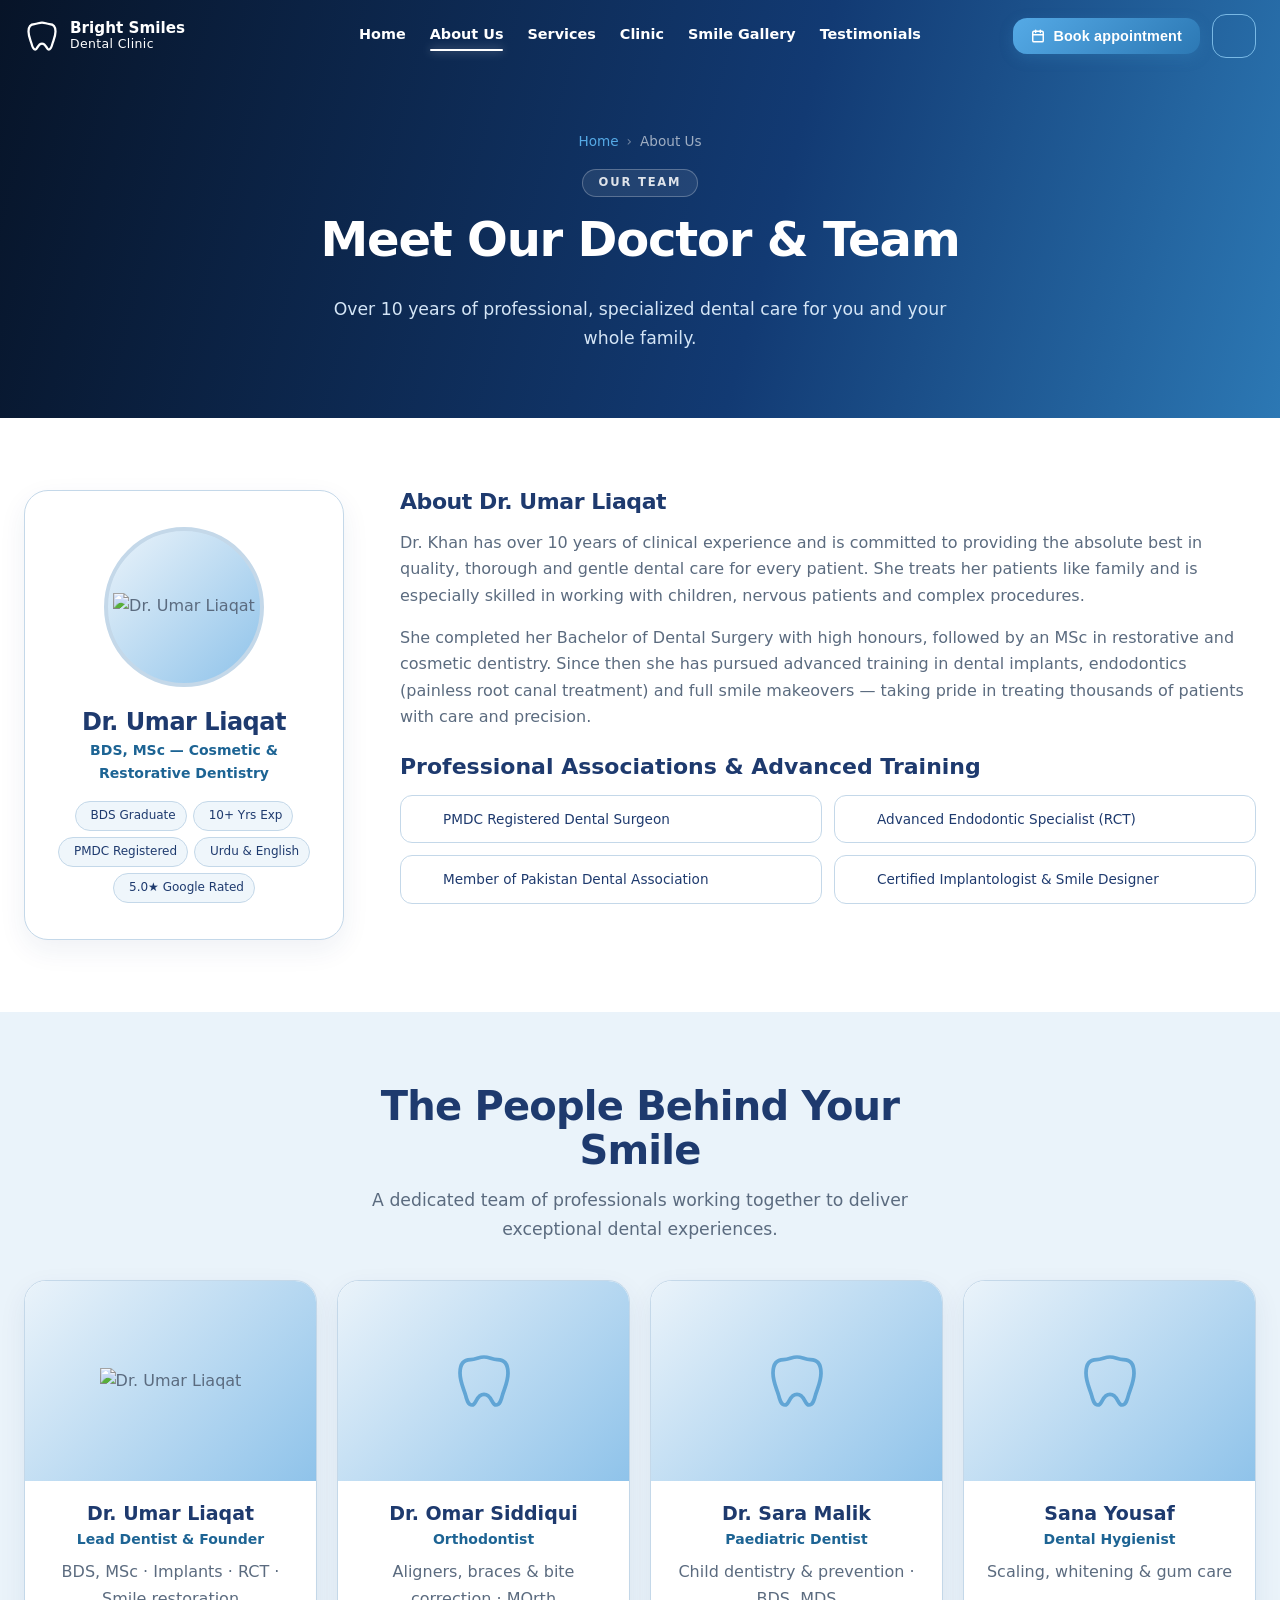
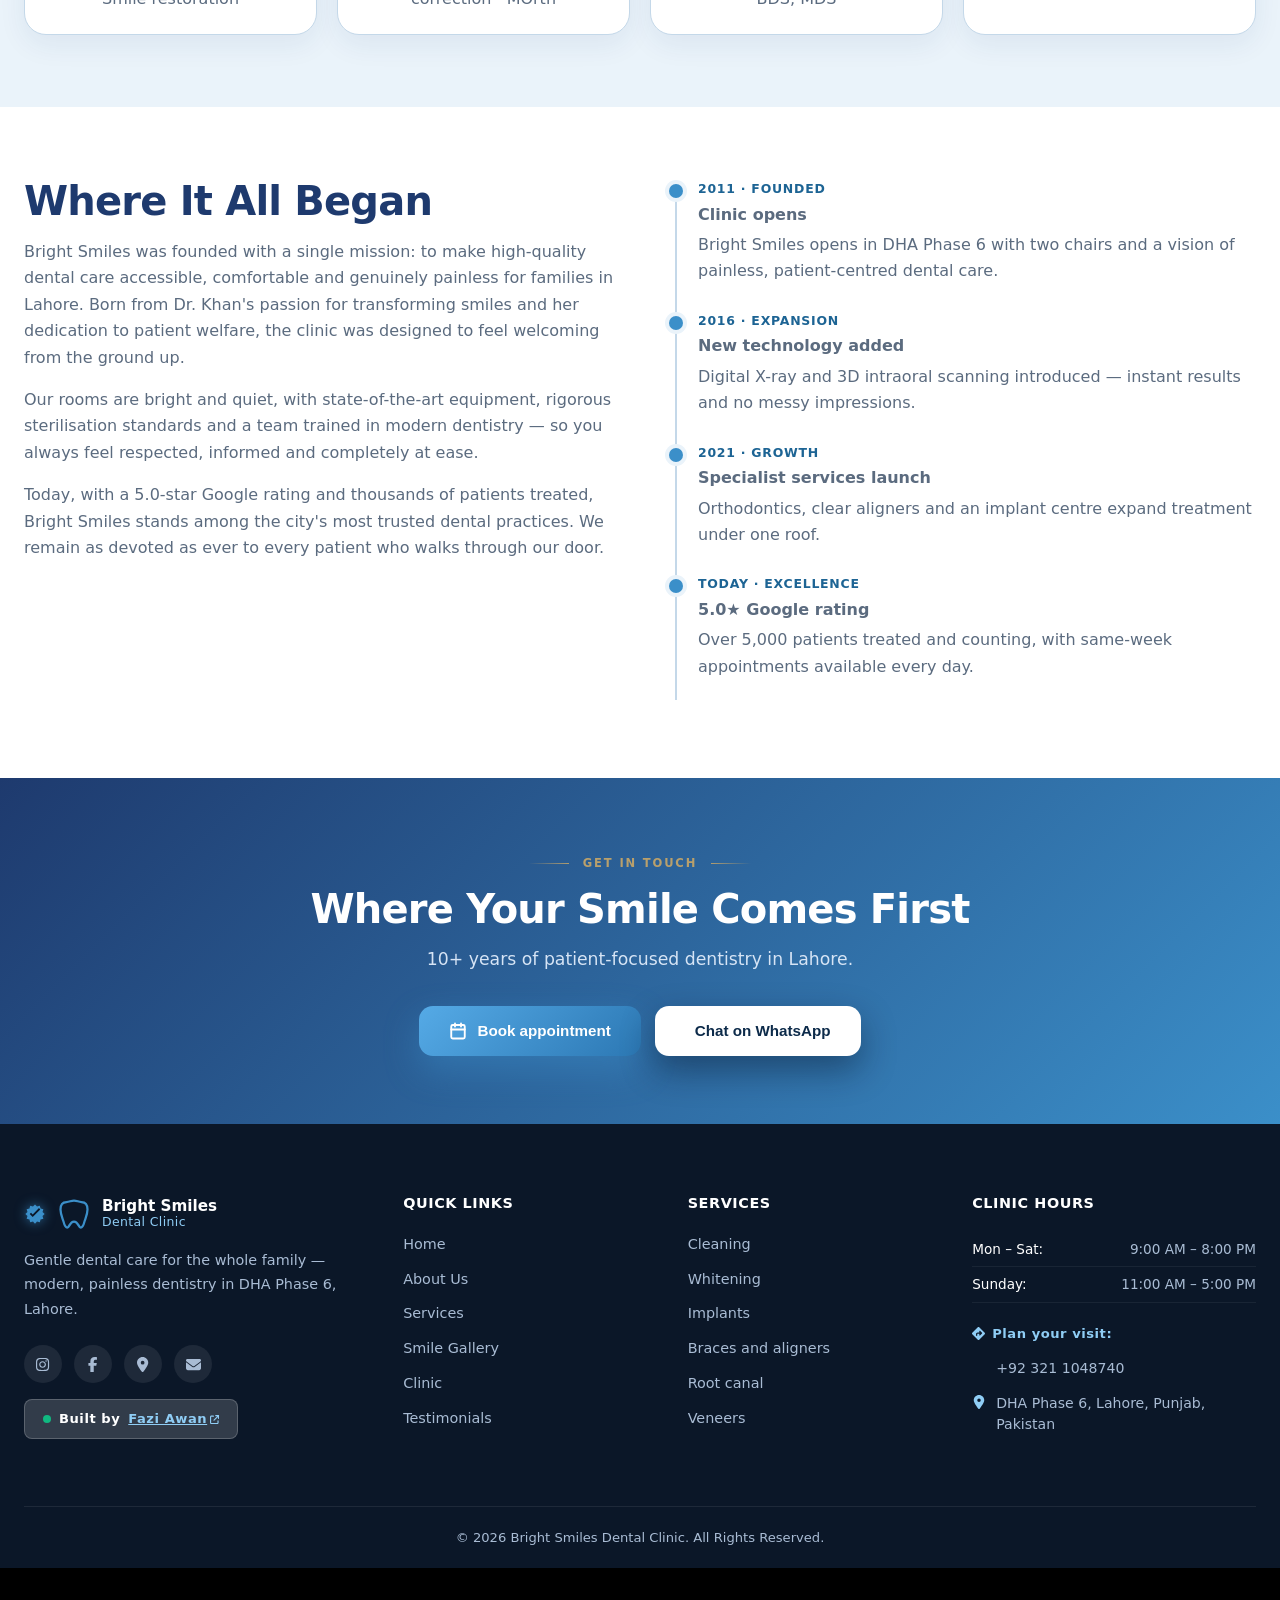
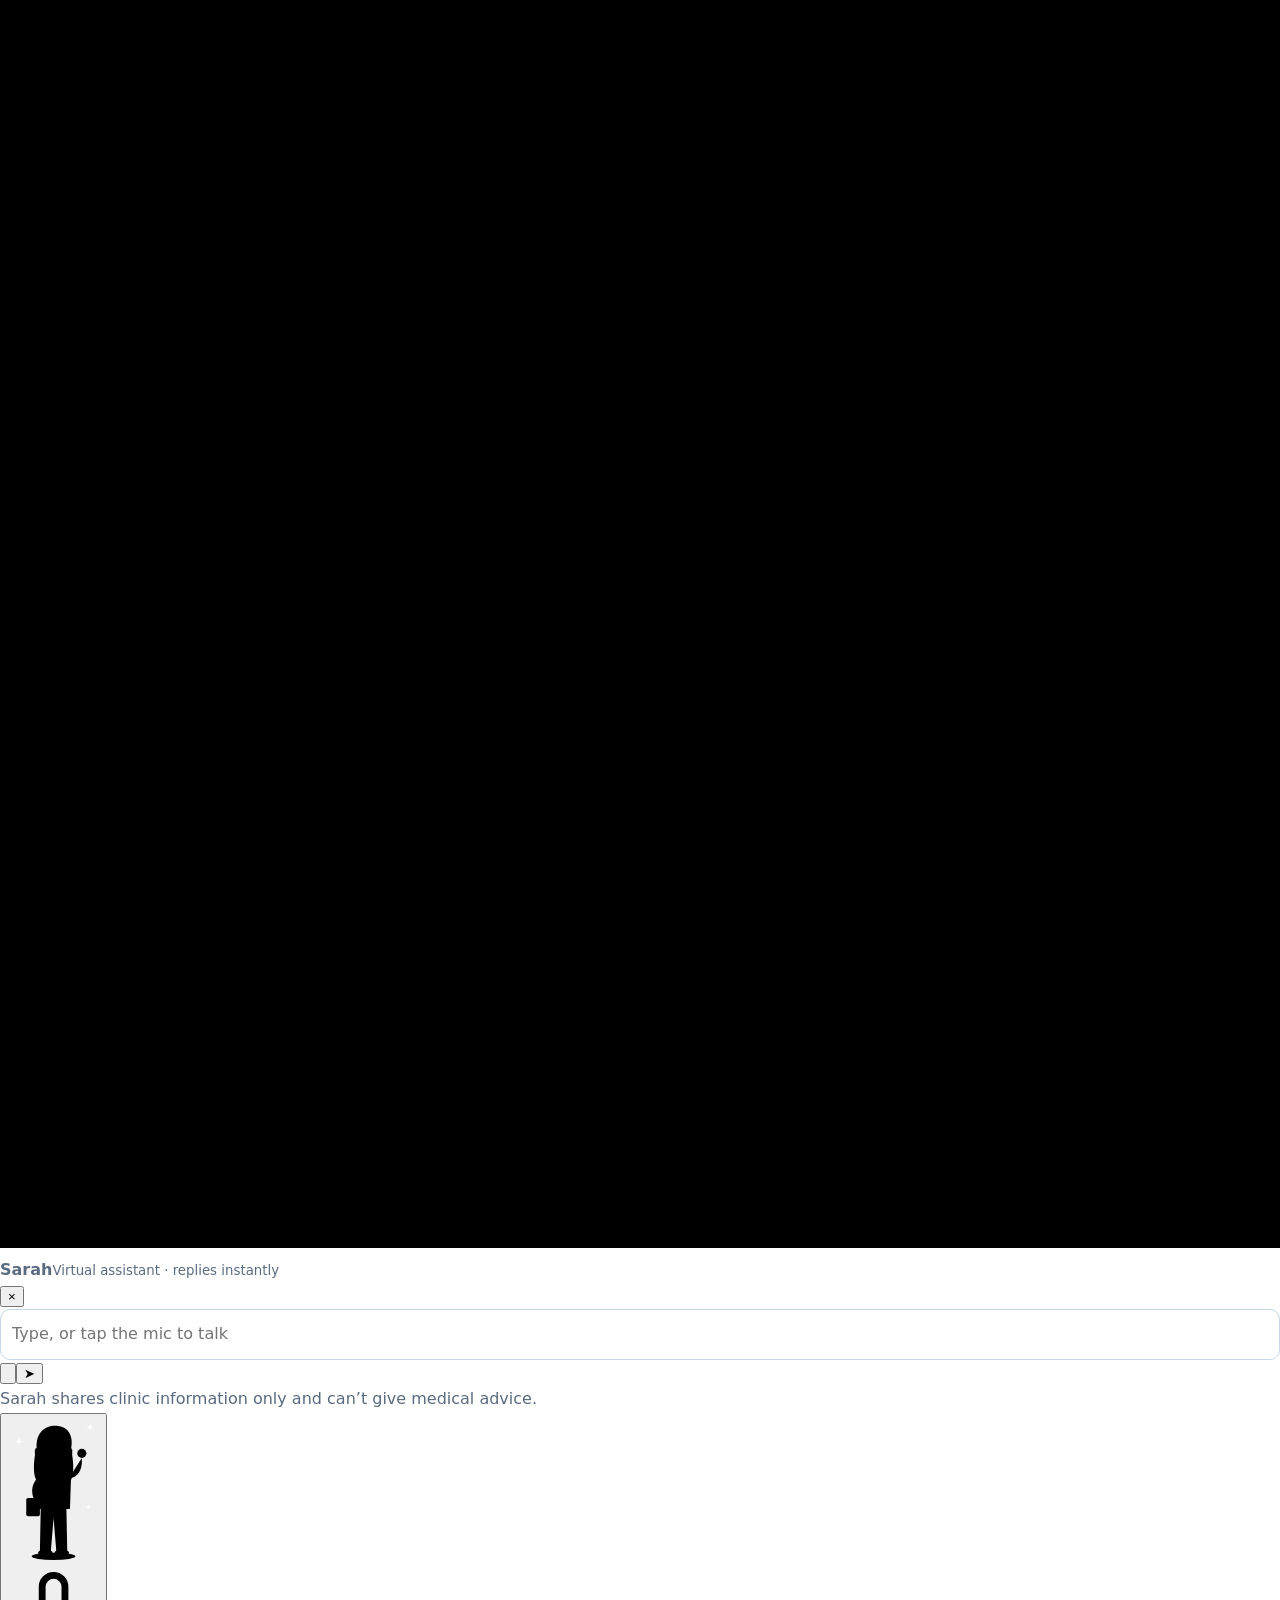
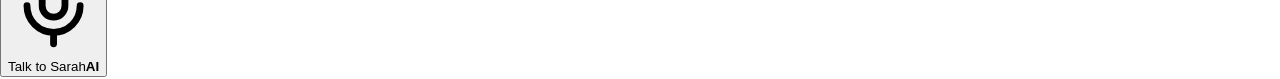
==== commit d9a3ee5b: "feat(estimator): match ghauri dental cost estimator design - Add Pay in Full vs Pay in Installments " ====
--- a/about.html
+++ b/about.html
@@ -48,7 +48,7 @@
 <meta name="twitter:title" content="About Us | Bright Smiles Dental Clinic, Lahore">
 <meta name="twitter:description" content="Meet Dr. Umar Liaqat and the team behind Bright Smiles Dental Clinic, DHA Phase 6, Lahore.">
 <meta name="twitter:image" content="https://bright-dental.vercel.app/images/og-cover.jpg">
-<script type="application/ld+json">{"@context":"https://schema.org","@graph":[{"@type":["Dentist","MedicalBusiness","LocalBusiness"],"@id":"https://bright-dental.vercel.app/#clinic","name":"Bright Smiles Dental Clinic","alternateName":"Bright Smiles Dental Clinic Lahore","description":"Family and cosmetic dental clinic in DHA Phase 6, Lahore. Gentle, painless dentistry: cleaning, whitening, implants, braces and aligners, root canal and veneers.","url":"https://bright-dental.vercel.app/","image":"https://bright-dental.vercel.app/images/og-cover.jpg","logo":"https://bright-dental.vercel.app/favicon-192x192.png","telephone":"+92-321-1048740","email":"brightsmile@dental.net","priceRange":"Rs 1,200 - Rs 45,000","currenciesAccepted":"PKR","paymentAccepted":"Cash, Credit Card, Bank Transfer","address":{"@type":"PostalAddress","streetAddress":"17-CCA, DHA Phase 6, Sector C","addressLocality":"Lahore","addressRegion":"Punjab","postalCode":"54792","addressCountry":"PK"},"areaServed":[{"@type":"City","name":"Lahore"},{"@type":"AdministrativeArea","name":"Punjab, Pakistan"}],"hasMap":"https://www.google.com/maps/search/?api=1&query=Bright+Smiles+Dental+Clinic+DHA+Phase+6+Lahore","openingHoursSpecification":[{"@type":"OpeningHoursSpecification","dayOfWeek":["Monday","Tuesday","Wednesday","Thursday","Friday","Saturday"],"opens":"09:00","closes":"20:00"},{"@type":"OpeningHoursSpecification","dayOfWeek":"Sunday","opens":"11:00","closes":"17:00"}],"sameAs":["https://wa.me/923333711434"],"medicalSpecialty":["Dentistry","Orthodontic","CosmeticDentistry"],"aggregateRating":{"@type":"AggregateRating","ratingValue":"5.0","bestRating":"5","reviewCount":"847"},"founder":{"@type":"Person","@id":"https://bright-dental.vercel.app/about.html#dr-umar","name":"Dr. Umar Liaqat","jobTitle":"Lead Dentist & Founder","worksFor":{"@id":"https://bright-dental.vercel.app/#clinic"},"knowsAbout":["Restorative dentistry","Dental implants","Root canal treatment","Cosmetic smile design"]},"hasOfferCatalog":{"@type":"OfferCatalog","name":"Dental treatments","itemListElement":[{"@type":"Offer","priceCurrency":"PKR","price":"1500","itemOffered":{"@type":"Service","name":"Dental Cleaning","description":"Scale and polish to protect your gums."}},{"@type":"Offer","priceCurrency":"PKR","price":"6000","itemOffered":{"@type":"Service","name":"Teeth Whitening","description":"Up to 8 shades brighter in one visit."}},{"@type":"Offer","priceCurrency":"PKR","price":"45000","itemOffered":{"@type":"Service","name":"Dental Implants","description":"A permanent replacement for missing teeth."}},{"@type":"Offer","priceCurrency":"PKR","price":"9000","itemOffered":{"@type":"Service","name":"Braces and Aligners","description":"Straighter teeth, in metal or clear."}},{"@type":"Offer","priceCurrency":"PKR","price":"12000","itemOffered":{"@type":"Service","name":"Root Canal Treatment","description":"Relieve pain and save the natural tooth."}},{"@type":"Offer","priceCurrency":"PKR","price":"20000","itemOffered":{"@type":"Service","name":"Porcelain Veneers","description":"Thin porcelain shells for a flawless smile."}},{"@type":"Offer","priceCurrency":"PKR","price":"1200","itemOffered":{"@type":"Service","name":"Child Dental Check-up","description":"Friendly first visits, sealants and fluoride."}},{"@type":"Offer","priceCurrency":"PKR","price":"2500","itemOffered":{"@type":"Service","name":"Tooth-Coloured Fillings","description":"Natural-looking composite repairs."}}]}},{"@type":"WebSite","@id":"https://bright-dental.vercel.app/#website","url":"https://bright-dental.vercel.app/","name":"Bright Smiles Dental Clinic","inLanguage":"en","publisher":{"@id":"https://bright-dental.vercel.app/#clinic"}},{"@type":"WebPage","@id":"https://bright-dental.vercel.app/about.html#webpage","url":"https://bright-dental.vercel.app/about.html","name":"About Us | Bright Smiles Dental Clinic, Lahore","description":"Meet Dr. Umar Liaqat and the team at Bright Smiles Dental Clinic, Lahore. Over 10 years of gentle, compassionate dental care.","isPartOf":{"@id":"https://bright-dental.vercel.app/#website"},"about":{"@id":"https://bright-dental.vercel.app/#clinic"},"inLanguage":"en"},{"@type":"BreadcrumbList","@id":"https://bright-dental.vercel.app/about.html#breadcrumb","itemListElement":[{"@type":"ListItem","position":1,"name":"Home","item":"https://bright-dental.vercel.app/"},{"@type":"ListItem","position":2,"name":"About Us","item":"https://bright-dental.vercel.app/about.html"}]},{"@type":"Person","@id":"https://bright-dental.vercel.app/about.html#dr-umar","name":"Dr. Umar Liaqat","jobTitle":"Lead Dentist & Founder","honorificPrefix":"Dr.","worksFor":{"@id":"https://bright-dental.vercel.app/#clinic"},"knowsAbout":["Restorative dentistry","Dental implants","Root canal treatment","Cosmetic smile design"],"description":"BDS, MSc - cosmetic and restorative dentistry, implants and root canal treatment in Lahore."}]}</script>
+<script type="application/ld+json">{"@context":"https://schema.org","@graph":[{"@type":["Dentist","MedicalBusiness","LocalBusiness"],"@id":"https://bright-dental.vercel.app/#clinic","name":"Bright Smiles Dental Clinic","alternateName":"Bright Smiles Dental Clinic Lahore","description":"Family and cosmetic dental clinic in DHA Phase 6, Lahore. Gentle, painless dentistry: cleaning, whitening, implants, braces and aligners, root canal and veneers.","url":"https://bright-dental.vercel.app/","image":"https://bright-dental.vercel.app/images/og-cover.jpg","logo":"https://bright-dental.vercel.app/favicon-192x192.png","telephone":"+92-321-1048740","email":"info@brightsmile.ae","priceRange":"Rs 1,200 - Rs 45,000","currenciesAccepted":"PKR","paymentAccepted":"Cash, Credit Card, Bank Transfer","address":{"@type":"PostalAddress","streetAddress":"17-CCA, DHA Phase 6, Sector C","addressLocality":"Lahore","addressRegion":"Punjab","postalCode":"54792","addressCountry":"PK"},"areaServed":[{"@type":"City","name":"Lahore"},{"@type":"AdministrativeArea","name":"Punjab, Pakistan"}],"hasMap":"https://www.google.com/maps/search/?api=1&query=Bright+Smiles+Dental+Clinic+DHA+Phase+6+Lahore","openingHoursSpecification":[{"@type":"OpeningHoursSpecification","dayOfWeek":["Monday","Tuesday","Wednesday","Thursday","Friday","Saturday"],"opens":"09:00","closes":"20:00"},{"@type":"OpeningHoursSpecification","dayOfWeek":"Sunday","opens":"11:00","closes":"17:00"}],"sameAs":["https://wa.me/971523318584"],"medicalSpecialty":["Dentistry","Orthodontic","CosmeticDentistry"],"aggregateRating":{"@type":"AggregateRating","ratingValue":"5.0","bestRating":"5","reviewCount":"847"},"founder":{"@type":"Person","@id":"https://bright-dental.vercel.app/about.html#dr-umar","name":"Dr. Umar Liaqat","jobTitle":"Lead Dentist & Founder","worksFor":{"@id":"https://bright-dental.vercel.app/#clinic"},"knowsAbout":["Restorative dentistry","Dental implants","Root canal treatment","Cosmetic smile design"]},"hasOfferCatalog":{"@type":"OfferCatalog","name":"Dental treatments","itemListElement":[{"@type":"Offer","priceCurrency":"PKR","price":"1500","itemOffered":{"@type":"Service","name":"Dental Cleaning","description":"Scale and polish to protect your gums."}},{"@type":"Offer","priceCurrency":"PKR","price":"6000","itemOffered":{"@type":"Service","name":"Teeth Whitening","description":"Up to 8 shades brighter in one visit."}},{"@type":"Offer","priceCurrency":"PKR","price":"45000","itemOffered":{"@type":"Service","name":"Dental Implants","description":"A permanent replacement for missing teeth."}},{"@type":"Offer","priceCurrency":"PKR","price":"9000","itemOffered":{"@type":"Service","name":"Braces and Aligners","description":"Straighter teeth, in metal or clear."}},{"@type":"Offer","priceCurrency":"PKR","price":"12000","itemOffered":{"@type":"Service","name":"Root Canal Treatment","description":"Relieve pain and save the natural tooth."}},{"@type":"Offer","priceCurrency":"PKR","price":"20000","itemOffered":{"@type":"Service","name":"Porcelain Veneers","description":"Thin porcelain shells for a flawless smile."}},{"@type":"Offer","priceCurrency":"PKR","price":"1200","itemOffered":{"@type":"Service","name":"Child Dental Check-up","description":"Friendly first visits, sealants and fluoride."}},{"@type":"Offer","priceCurrency":"PKR","price":"2500","itemOffered":{"@type":"Service","name":"Tooth-Coloured Fillings","description":"Natural-looking composite repairs."}}]}},{"@type":"WebSite","@id":"https://bright-dental.vercel.app/#website","url":"https://bright-dental.vercel.app/","name":"Bright Smiles Dental Clinic","inLanguage":"en","publisher":{"@id":"https://bright-dental.vercel.app/#clinic"}},{"@type":"WebPage","@id":"https://bright-dental.vercel.app/about.html#webpage","url":"https://bright-dental.vercel.app/about.html","name":"About Us | Bright Smiles Dental Clinic, Lahore","description":"Meet Dr. Umar Liaqat and the team at Bright Smiles Dental Clinic, Lahore. Over 10 years of gentle, compassionate dental care.","isPartOf":{"@id":"https://bright-dental.vercel.app/#website"},"about":{"@id":"https://bright-dental.vercel.app/#clinic"},"inLanguage":"en"},{"@type":"BreadcrumbList","@id":"https://bright-dental.vercel.app/about.html#breadcrumb","itemListElement":[{"@type":"ListItem","position":1,"name":"Home","item":"https://bright-dental.vercel.app/"},{"@type":"ListItem","position":2,"name":"About Us","item":"https://bright-dental.vercel.app/about.html"}]},{"@type":"Person","@id":"https://bright-dental.vercel.app/about.html#dr-umar","name":"Dr. Umar Liaqat","jobTitle":"Lead Dentist & Founder","honorificPrefix":"Dr.","worksFor":{"@id":"https://bright-dental.vercel.app/#clinic"},"knowsAbout":["Restorative dentistry","Dental implants","Root canal treatment","Cosmetic smile design"],"description":"BDS, MSc - cosmetic and restorative dentistry, implants and root canal treatment in Lahore."}]}</script>
 <link rel="stylesheet" href="css/dental-assistant.css"></head><body>
 <svg width="0" height="0" style="position:absolute"><defs><linearGradient id="g" x1="0" y1="0" x2="1" y2="1"><stop offset="0" stop-color="#fff"/><stop offset=".6" stop-color="#eaf5fd"/><stop offset="1" stop-color="#a9d3f1"/></linearGradient></defs>
 <symbol id="t" viewBox="0 0 24 24"><path d="M12 3c-2 0-3 1-5 1S3 5 3 9c0 3 1 5 2 8 .5 2 1 4 2.5 4 1.7 0 1.5-4 4.5-4s2.8 4 4.5 4c1.5 0 2-2 2.5-4 1-3 2-5 2-8 0-4-2-5-4-5s-3-1-5-1z"/></symbol>
@@ -82,7 +82,7 @@
 <div class="tli"><div class="yr">2021 · GROWTH</div><h3>Specialist services launch</h3><p>Orthodontics, clear aligners and an implant centre expand treatment under one roof.</p></div>
 <div class="tli"><div class="yr">TODAY · EXCELLENCE</div><h3>5.0★ Google rating</h3><p>Over 5,000 patients treated and counting, with same-week appointments available every day.</p></div>
 </div></div></div></div>
-<div class="sec"><div class="w consult-strip js-rev"><div class="consult-copy"><span class="cs-eyebrow">Get in touch</span><h2>Where Your Smile Comes First</h2><p>10+ years of patient-focused dentistry in Lahore.</p></div><div class="consult-actions"><button type="button" class="btn cs-book" onclick="openBooking(null,{source:'cta_banner'})"><svg width="18" height="18" viewBox="0 0 24 24" fill="none" stroke="currentColor" stroke-width="2.5" stroke-linecap="round" stroke-linejoin="round" aria-hidden="true"><rect x="3" y="4" width="18" height="18" rx="2"/><line x1="16" y1="2" x2="16" y2="6"/><line x1="8" y1="2" x2="8" y2="6"/><line x1="3" y1="10" x2="21" y2="10"/></svg> Book appointment</button><a class="btn cs-wa" href="https://wa.me/923333711434?text=Hi%21%20I%20am%20browsing%20your%20website%20and%20have%20a%20few%20questions%20before%20booking." target="_blank" rel="noopener noreferrer"><i class="fa-brands fa-whatsapp" aria-hidden="true"></i> Chat on WhatsApp</a></div></div></div>
+<div class="sec"><div class="w consult-strip js-rev"><div class="consult-copy"><span class="cs-eyebrow">Get in touch</span><h2>Where Your Smile Comes First</h2><p>10+ years of patient-focused dentistry in Lahore.</p></div><div class="consult-actions"><button type="button" class="btn cs-book" onclick="openBooking(null,{source:'cta_banner'})"><svg width="18" height="18" viewBox="0 0 24 24" fill="none" stroke="currentColor" stroke-width="2.5" stroke-linecap="round" stroke-linejoin="round" aria-hidden="true"><rect x="3" y="4" width="18" height="18" rx="2"/><line x1="16" y1="2" x2="16" y2="6"/><line x1="8" y1="2" x2="8" y2="6"/><line x1="3" y1="10" x2="21" y2="10"/></svg> Book appointment</button><a class="btn cs-wa" href="https://wa.me/971523318584?text=Hi%21%20I%20am%20browsing%20your%20website%20and%20have%20a%20few%20questions%20before%20booking." target="_blank" rel="noopener noreferrer"><i class="fa-brands fa-whatsapp" aria-hidden="true"></i> Chat on WhatsApp</a></div></div></div>
 </section>
 </main>
 <footer class="site-footer"><div class="w">
@@ -97,7 +97,7 @@
         <a href="https://www.instagram.com/ghauri_dental_center/" target="_blank" rel="noopener noreferrer" aria-label="Instagram"><svg viewBox="0 0 448 512" aria-hidden="true"><path d="M224.1 141c-63.6 0-114.9 51.3-114.9 114.9s51.3 114.9 114.9 114.9S339 319.5 339 255.9 287.7 141 224.1 141zm0 189.6c-41.1 0-74.7-33.5-74.7-74.7s33.5-74.7 74.7-74.7 74.7 33.5 74.7 74.7-33.6 74.7-74.7 74.7zm146.4-194.3c0 14.9-12 26.8-26.8 26.8-14.9 0-26.8-12-26.8-26.8s12-26.8 26.8-26.8 26.8 12 26.8 26.8zm76.1 27.2c-1.7-35.9-9.9-67.7-36.2-93.9-26.2-26.2-58-34.4-93.9-36.2-37-2.1-147.9-2.1-184.9 0-35.8 1.7-67.6 9.9-93.9 36.1s-34.4 58-36.2 93.9c-2.1 37-2.1 147.9 0 184.9 1.7 35.9 9.9 67.7 36.2 93.9s58 34.4 93.9 36.2c37 2.1 147.9 2.1 184.9 0 35.9-1.7 67.7-9.9 93.9-36.2 26.2-26.2 34.4-58 36.2-93.9 2.1-37 2.1-147.8 0-184.8zM398.8 388c-7.8 19.6-22.9 34.7-42.6 42.6-29.5 11.7-99.5 9-132.1 9s-102.7 2.6-132.1-9c-19.6-7.8-34.7-22.9-42.6-42.6-11.7-29.5-9-99.5-9-132.1s-2.6-102.7 9-132.1c7.8-19.6 22.9-34.7 42.6-42.6 29.5-11.7 99.5-9 132.1-9s102.7-2.6 132.1 9c19.6 7.8 34.7 22.9 42.6 42.6 11.7 29.5 9 99.5 9 132.1s2.7 102.7-9 132.1z"/></svg></a>
         <a href="https://www.facebook.com/ghauridentalcenter/" target="_blank" rel="noopener noreferrer" aria-label="Facebook"><svg viewBox="0 0 320 512" aria-hidden="true"><path d="M80 299.3V512H196V299.3h86.5l18-97.8H196V166.9c0-51.7 20.3-71.5 72.7-71.5c16.3 0 29.4 .4 37 1.2V7.9C291.4 4 256.4 0 236.2 0C129.3 0 80 50.5 80 159.4v42.1H14v97.8H80z"/></svg></a>
         <a href="clinic.html" aria-label="Clinic location"><svg viewBox="0 0 384 512" aria-hidden="true"><path d="M215.7 499.2C267 435 384 279.4 384 192C384 86 298 0 192 0S0 86 0 192c0 87.4 117 243 168.3 307.2c12.3 15.3 35.1 15.3 47.4 0zM192 128a64 64 0 1 1 0 128 64 64 0 1 1 0-128z"/></svg></a>
-        <a href="mailto:brightsmile@dental.net" aria-label="Email"><svg viewBox="0 0 512 512" aria-hidden="true"><path d="M48 64C21.5 64 0 85.5 0 112c0 15.1 7.1 29.3 19.2 38.4L236.8 313.6c11.4 8.5 27 8.5 38.4 0L492.8 150.4c12.1-9.1 19.2-23.3 19.2-38.4c0-26.5-21.5-48-48-48H48zM0 176V384c0 35.3 28.7 64 64 64H448c35.3 0 64-28.7 64-64V176L294.4 339.2c-22.8 17.1-54 17.1-76.8 0L0 176z"/></svg></a>
+        <a href="mailto:info@brightsmile.ae" aria-label="Email"><svg viewBox="0 0 512 512" aria-hidden="true"><path d="M48 64C21.5 64 0 85.5 0 112c0 15.1 7.1 29.3 19.2 38.4L236.8 313.6c11.4 8.5 27 8.5 38.4 0L492.8 150.4c12.1-9.1 19.2-23.3 19.2-38.4c0-26.5-21.5-48-48-48H48zM0 176V384c0 35.3 28.7 64 64 64H448c35.3 0 64-28.7 64-64V176L294.4 339.2c-22.8 17.1-54 17.1-76.8 0L0 176z"/></svg></a>
       </div>
       <p class="footer-credit footer-credit--desktop"><span class="dot"></span> Built by <a href="https://fazi-awan-portfolio.vercel.app/" target="_blank" rel="noopener noreferrer">Fazi Awan <svg viewBox="0 0 512 512" aria-hidden="true"><path d="M320 0c-17.7 0-32 14.3-32 32s14.3 32 32 32h82.7L201.4 265.4c-12.5 12.5-12.5 32.8 0 45.3s32.8 12.5 45.3 0L448 109.3V192c0 17.7 14.3 32 32 32s32-14.3 32-32V32c0-17.7-14.3-32-32-32H320zM80 32C35.8 32 0 67.8 0 112V432c0 44.2 35.8 80 80 80H400c44.2 0 80-35.8 80-80V320c0-17.7-14.3-32-32-32s-32 14.3-32 32V432c0 8.8-7.2 16-16 16H80c-8.8 0-16-7.2-16-16V112c0-8.8 7.2-16 16-16H192c17.7 0 32-14.3 32-32s-14.3-32-32-32H80z"/></svg></a></p>
     </div>
@@ -128,7 +128,7 @@
       <div class="footer-hours-row"><span>Mon – Sat:</span> <span>9:00 AM – 8:00 PM</span></div>
       <div class="footer-hours-row"><span>Sunday:</span> <span>11:00 AM &ndash; 5:00 PM</span></div>
       <a class="footer-map-cta" href="clinic.html#visit"><svg viewBox="0 0 512 512" aria-hidden="true"><path d="M227.7 11.7c15.6-15.6 40.9-15.6 56.6 0l216 216c15.6 15.6 15.6 40.9 0 56.6l-216 216c-15.6 15.6-40.9 15.6-56.6 0l-216-216c-15.6-15.6-15.6-40.9 0-56.6l216-216zm87.6 137c-4.6-4.6-11.5-5.9-17.4-3.5s-9.9 8.3-9.9 14.8v56H224c-35.3 0-64 28.7-64 64v48c0 13.3 10.7 24 24 24s24-10.7 24-24V280c0-8.8 7.2-16 16-16h64v56c0 6.5 3.9 12.3 9.9 14.8s12.9 1.1 17.4-3.5l80-80c6.2-6.2 6.2-16.4 0-22.6l-80-80z"/></svg><span>Plan your visit:</span></a>
-      <div class="footer-contact-item"><i class="fa-solid fa-phone icon"></i><a href="tel:+923211048740">+92 321 1048740</a></div>
+      <div class="footer-contact-item"><i class="fa-solid fa-phone icon"></i><a href="tel:+971523318584">+92 321 1048740</a></div>
       <div class="footer-contact-item"><svg class="icon" viewBox="0 0 384 512" aria-hidden="true"><path d="M215.7 499.2C267 435 384 279.4 384 192C384 86 298 0 192 0S0 86 0 192c0 87.4 117 243 168.3 307.2c12.3 15.3 35.1 15.3 47.4 0zM192 128a64 64 0 1 1 0 128 64 64 0 1 1 0-128z"/></svg><span>DHA Phase 6, Lahore, Punjab, Pakistan</span></div>
     </div>
   </div>
@@ -137,7 +137,7 @@
     <p class="footer-credit footer-credit--mobile"><span class="dot"></span> Built by <a href="https://fazi-awan-portfolio.vercel.app/" target="_blank" rel="noopener noreferrer">Fazi Awan <svg viewBox="0 0 512 512" aria-hidden="true"><path d="M320 0c-17.7 0-32 14.3-32 32s14.3 32 32 32h82.7L201.4 265.4c-12.5 12.5-12.5 32.8 0 45.3s32.8 12.5 45.3 0L448 109.3V192c0 17.7 14.3 32 32 32s32-14.3 32-32V32c0-17.7-14.3-32-32-32H320zM80 32C35.8 32 0 67.8 0 112V432c0 44.2 35.8 80 80 80H400c44.2 0 80-35.8 80-80V320c0-17.7-14.3-32-32-32s-32 14.3-32 32V432c0 8.8-7.2 16-16 16H80c-8.8 0-16-7.2-16-16V112c0-8.8 7.2-16 16-16H192c17.7 0 32-14.3 32-32s-14.3-32-32-32H80z"/></svg></a></p>
   </div>
 </div></footer>
-<dialog id="sd"><button type="button" class="sd-x" aria-label="Close" title="Close" onclick="closeDialog(document.getElementById('sd'))">&#10005;</button><div id="sb"></div><div class="sd-actions"><button type="button" class="btn sd-book" onclick="bookService()"><svg width="16" height="16" viewBox="0 0 24 24" fill="none" stroke="currentColor" stroke-width="2.5" stroke-linecap="round" stroke-linejoin="round" aria-hidden="true"><rect x="3" y="4" width="18" height="18" rx="2"/><line x1="16" y1="2" x2="16" y2="6"/><line x1="8" y1="2" x2="8" y2="6"/><line x1="3" y1="10" x2="21" y2="10"/></svg> Book online</button><a class="btn wa-act" id="sd-wa" href="https://wa.me/923333711434" target="_blank" rel="noopener noreferrer"><i class="fa-brands fa-whatsapp"></i> Book via WhatsApp</a></div></dialog>
+<dialog id="sd"><button type="button" class="sd-x" aria-label="Close" title="Close" onclick="closeDialog(document.getElementById('sd'))">&#10005;</button><div id="sb"></div><div class="sd-actions"><button type="button" class="btn sd-book" onclick="bookService()"><svg width="16" height="16" viewBox="0 0 24 24" fill="none" stroke="currentColor" stroke-width="2.5" stroke-linecap="round" stroke-linejoin="round" aria-hidden="true"><rect x="3" y="4" width="18" height="18" rx="2"/><line x1="16" y1="2" x2="16" y2="6"/><line x1="8" y1="2" x2="8" y2="6"/><line x1="3" y1="10" x2="21" y2="10"/></svg> Book online</button><a class="btn wa-act" id="sd-wa" href="https://wa.me/971523318584" target="_blank" rel="noopener noreferrer"><i class="fa-brands fa-whatsapp"></i> Book via WhatsApp</a></div></dialog>
 <dialog id="bk"><h2>Book an appointment</h2><div id="bf"><label for="n">Full name</label><input id="n" name="name" autocomplete="name"><div class="err" id="e1"></div><label for="p">Phone</label><input id="p" name="phone" type="tel" inputmode="tel" autocomplete="tel"><div class="err" id="e2"></div><label for="s">Service</label><select id="s" name="service"></select><label for="d">Preferred date</label><input id="d" name="date" type="date"><div class="err" id="e3"></div><br><button type="button" class="btn" id="go">Request appointment</button> <button type="button" class="btn alt" onclick="closeDialog(document.getElementById('bk'))">Cancel</button></div>
 <p id="ok" hidden><b class="ink">Request sent.</b> We will call you within a few hours to confirm.<br><br><button type="button" class="btn" onclick="closeDialog(document.getElementById('bk'))">Close</button></p></dialog>
 
--- a/css/styles.css
+++ b/css/styles.css
@@ -44,10 +44,10 @@
    page scrolls, navy strip when the mobile menu is open. The floating
    capsule look is preserved for phones/tablets (<=980px) in the media
    block below, so the mobile navbar stays exactly as it was. */
-header{position:fixed;top:0;left:0;right:0;z-index:9;margin:0;padding:12px max(var(--gutter),calc((100% - var(--container))/2));background:transparent;transition:background .3s,box-shadow .3s;display:grid;grid-template-columns:1fr auto 1fr;align-items:center;gap:18px}header.sc{background:color-mix(in srgb,var(--card) 92%,transparent);backdrop-filter:blur(14px);box-shadow:0 2px 16px rgba(30,58,110,.12)}header.mo{background:#0f2548}header:is(:not(.sc),.mo) :is(.logo,nav a,.tel,.mn){color:#fff}header:is(:not(.sc),.mo) .logo small{color:#fff!important}header:is(:not(.sc),.mo) nav a.on{color:#fff}header:is(:not(.sc),.mo) nav a.on::after{background:#fff;box-shadow:0 0 10px rgba(255,255,255,.5)}header.mo nav a{border-bottom-color:#ffffff26}
-.logo{display:flex;align-items:center;gap:10px;color:var(--navy);font-weight:800;text-decoration:none;line-height:1.1;font-size:.95rem;white-space:nowrap}
+header{position:fixed;top:0;left:0;right:0;z-index:9;margin:0;padding:12px max(var(--gutter),calc((100% - var(--container))/2));background:transparent;transition:background .3s,box-shadow .3s;display:grid;grid-template-columns:1fr auto 1fr;align-items:center;gap:18px}header.sc{background:color-mix(in srgb,var(--card) 92%,transparent);backdrop-filter:blur(14px);box-shadow:0 2px 16px rgba(30,58,110,.12)}header.mo{background:#0f2548}header:is(:not(.sc),.mo) :is(nav a,.tel,.mn){color:#fff}header:is(:not(.sc),.mo) nav a.on{color:#fff}header:is(:not(.sc),.mo) nav a.on::after{background:#fff;box-shadow:0 0 10px rgba(255,255,255,.5)}header.mo nav a{border-bottom-color:#ffffff26}header:not(.sc):not(.mo) .logo{color:#fff;filter:brightness(0) invert(1)}header:not(.sc):not(.mo) .logo svg{width:36px;height:36px;stroke:var(--blue);fill:none;stroke-width:1.5;transition:stroke .35s ease}header:not(.sc):not(.mo) .logo small{font-size:.78rem;font-weight:500;letter-spacing:.03em;color:var(--blue);display:block;line-height:1.2;transition:color .35s ease}header.sc .logo{color:var(--navy);filter:none}header.sc .logo svg{width:36px;height:36px;stroke:var(--blue);fill:none;stroke-width:1.5;transition:stroke .35s ease}header.sc .logo small{font-size:.78rem;font-weight:500;letter-spacing:.03em;color:var(--blue);display:block;line-height:1.2;transition:color .35s ease}header.mo .logo{color:#fff;filter:brightness(0) invert(1)}header.mo .logo svg{width:36px;height:36px;stroke:var(--blue);fill:none;stroke-width:1.5;transition:stroke .35s ease}header.mo .logo small{font-size:.78rem;font-weight:500;letter-spacing:.03em;color:var(--blue);display:block;line-height:1.2;transition:color .35s ease}
+.logo{display:flex;align-items:center;gap:10px;color:var(--navy);font-weight:800;text-decoration:none;line-height:1.1;font-size:.95rem;white-space:nowrap;transition:color .35s ease}
 .ha{justify-self:end;display:flex;align-items:center;gap:12px}
-.logo svg{width:36px;height:36px;stroke:var(--blue);fill:none;stroke-width:1.5}
+.logo svg{width:36px;height:36px;stroke:var(--blue);fill:none;stroke-width:1.5;transition:stroke .35s ease}
 /* Header brand icon: 36px everywhere, like the reference (tiny <=360px
    phones step to 28px via the later narrow-phone block). */
 nav{display:flex;gap:4px;flex-wrap:wrap}
@@ -64,7 +64,7 @@
 nav a:hover:not(.on)::after{background:currentColor;box-shadow:none}
 nav a:is(.on,:hover,:focus-visible)::after{transform:scaleX(1)}
 header.sc:not(.mo) nav a:hover:not(.on){color:var(--blue-ink)}
-.logo small{font-size:.78rem;font-weight:500;letter-spacing:.03em;color:var(--blue);display:block;line-height:1.2}
+.logo small{font-size:.78rem;font-weight:500;letter-spacing:.03em;color:var(--blue);display:block;line-height:1.2;transition:color .35s ease}
 header .btn.hb{display:inline-flex;align-items:center;gap:8px;padding:10px 18px;font-size:.9rem;font-weight:700;border-radius:14px;white-space:nowrap;letter-spacing:.01em;box-shadow:0 4px 14px rgba(59,143,201,.25)}
 /* ---- Phone/tablet (<=980px): the navbar stays exactly as it was ----
    The rules above now mirror the reference desktop bar, so this block
@@ -78,7 +78,7 @@
   nav{align-items:center}
   nav a{font-weight:500;letter-spacing:.01em;transition:color .2s ease}
   nav a.on{color:var(--navy)}  /* active: same text color, underline-only indicator */
-  .logo small{color:var(--blue-ink)}
+  .logo small{font-size:.78rem;font-weight:500;letter-spacing:.03em;color:var(--blue);display:block;line-height:1.2;transition:color .35s ease}
 }
 .btn{display:inline-block;border:0;cursor:pointer;font:700 .95rem "Plus Jakarta Sans",sans-serif;text-decoration:none;color:#fff;background:linear-gradient(135deg,#55aae6,#2c78b4);padding:14px 26px;border-radius:14px;box-shadow:0 8px 20px rgba(59,143,201,.38);transition:transform .2s,box-shadow .2s}
 .btn:hover{transform:translateY(-2px);box-shadow:0 12px 26px rgba(59,143,201,.45)}.btn.alt{background:var(--card);color:var(--navy);box-shadow:0 4px 16px rgba(0,0,0,.1)}
@@ -1819,6 +1819,20 @@
 .months .mo-btn:not([aria-pressed="true"]):hover { background: color-mix(in srgb, var(--tint) 70%, transparent); }
 .months .mo-btn:focus-visible { outline: 3px solid var(--blue); outline-offset: 2px; }
 @media (hover: none) { .months .mo-btn:not([aria-pressed="true"]):hover { background: var(--card); } }
+/* --- Payment type toggle (Pay in Full vs Installments) --- */
+.pay-type-field { margin-bottom: 16px; }
+.pay-type { display: flex; gap: 8px; }
+.pay-type .pt-btn { flex: 1 1 0; border: 1px solid var(--line); background: var(--card); color: var(--navy); border-radius: 12px; padding: 12px 8px; font: 600 .88rem "Plus Jakarta Sans", sans-serif; cursor: pointer; transition: background .2s, color .2s, border-color .2s; }
+.pay-type .pt-btn[aria-pressed="true"] { background: linear-gradient(135deg, #55aae6, #2c78b4); color: #fff; border-color: transparent; box-shadow: 0 8px 18px rgba(59, 143, 201, .28); }
+.pay-type .pt-btn:not([aria-pressed="true"]):hover { background: color-mix(in srgb, var(--tint) 70%, transparent); }
+.pay-type .pt-btn:focus-visible { outline: 3px solid var(--blue); outline-offset: 2px; }
+@media (hover: none) { .pay-type .pt-btn:not([aria-pressed="true"]):hover { background: var(--card); } }
+/* When "Pay in Full" is active, hide the installment row + emi line. */
+.budget[data-mode="full"] .months-field,
+.budget[data-mode="full"] .b-emi { display: none; }
+/* When "Pay in Installments" is active, show them. */
+.budget[data-mode="inst"] .months-field,
+.budget[data-mode="inst"] .b-emi { display: block; }
 /* Contextual "Your selection" summary injected into the booking dialog */
 .bk-summary { display: flex; gap: 10px; align-items: flex-start; background: linear-gradient(160deg, var(--tint), var(--card)); border: 1px solid var(--line); border-radius: 12px; padding: 12px 14px; margin: 0 0 16px; }
 .bk-summary i { color: var(--blue); margin-top: 3px; }
